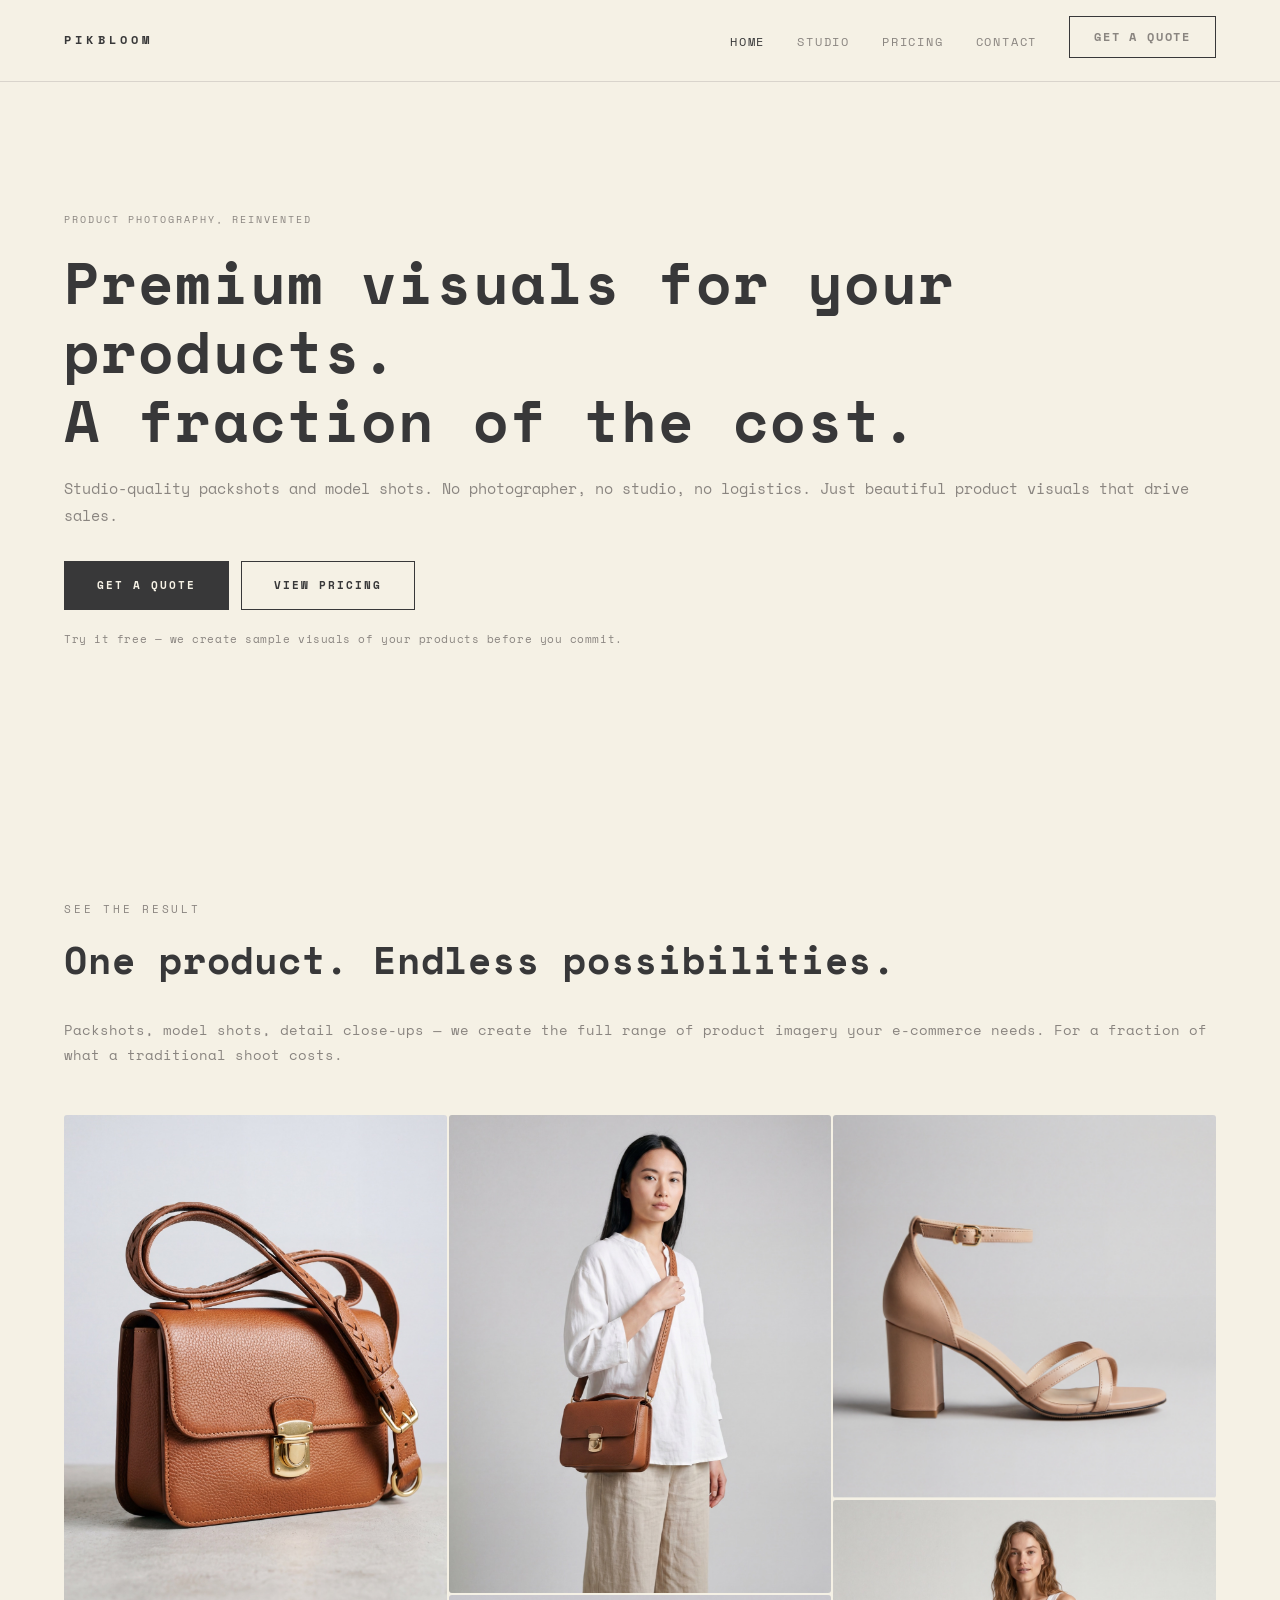
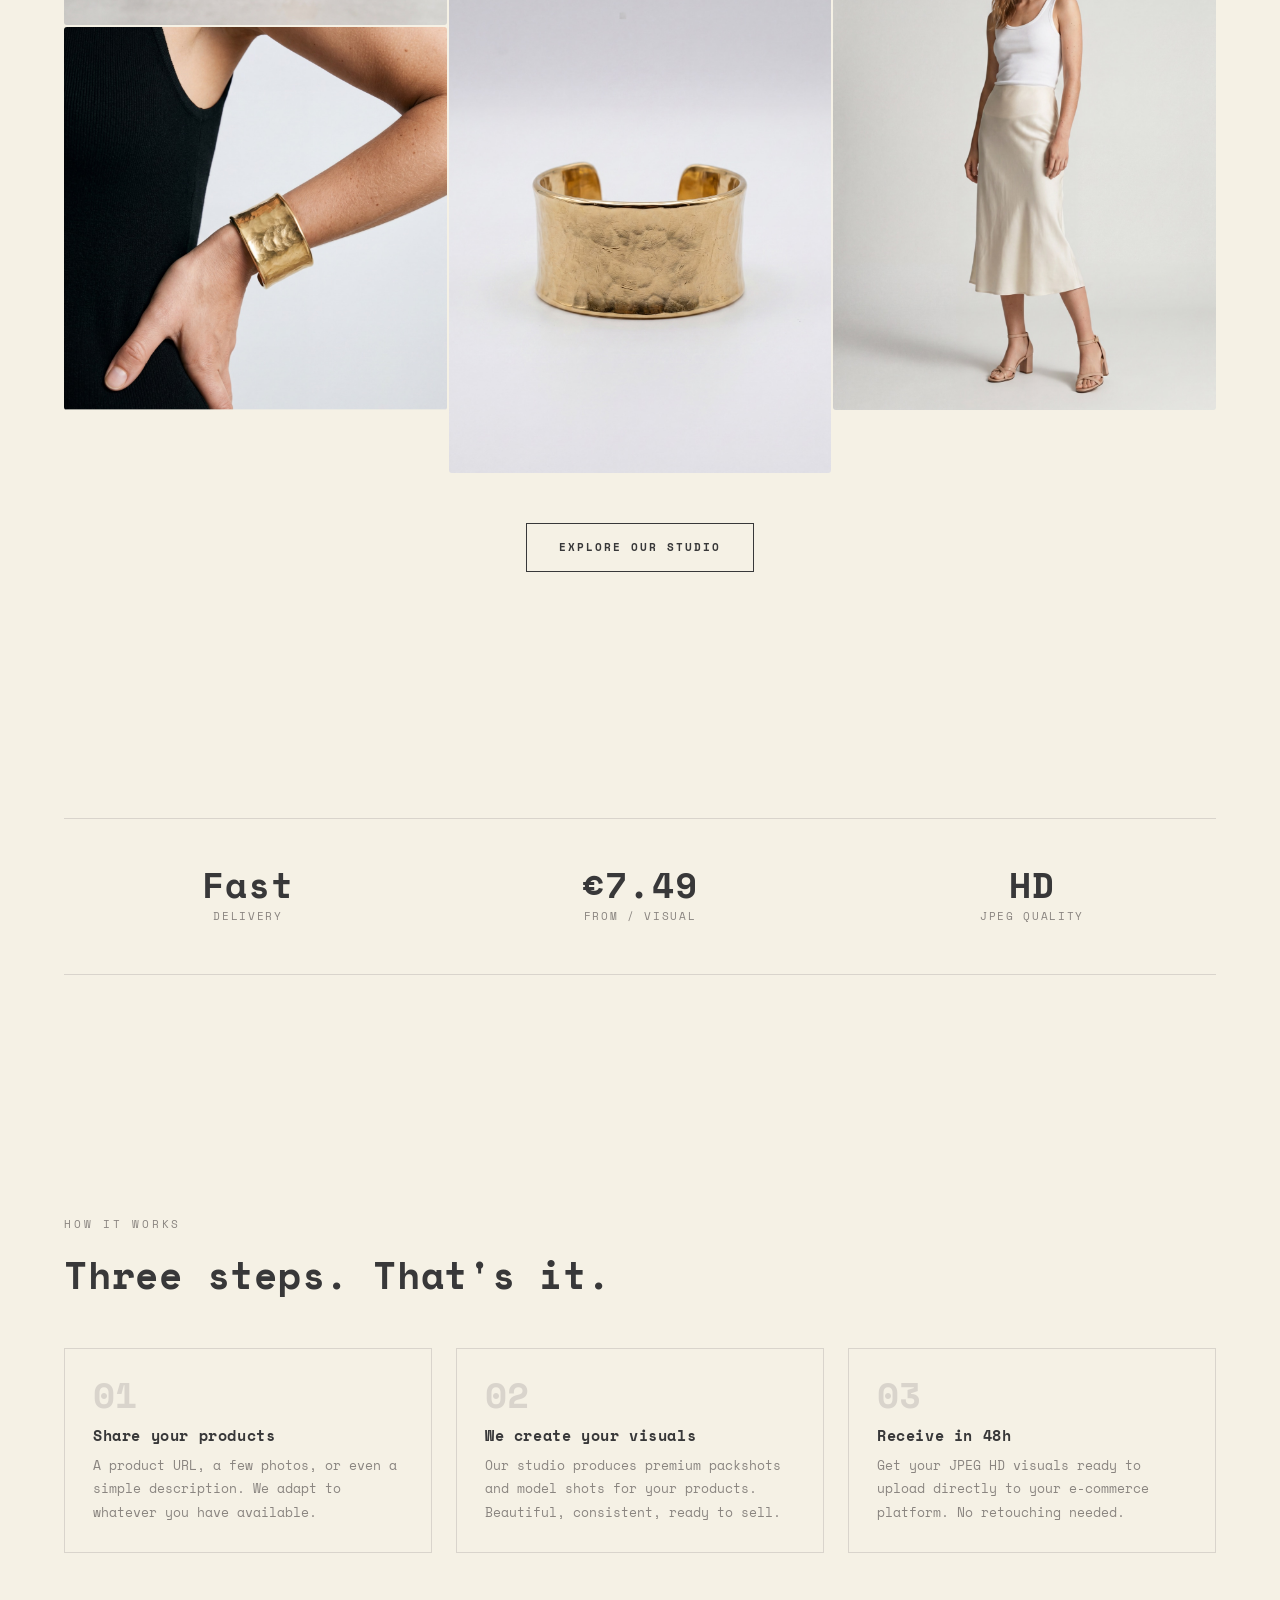
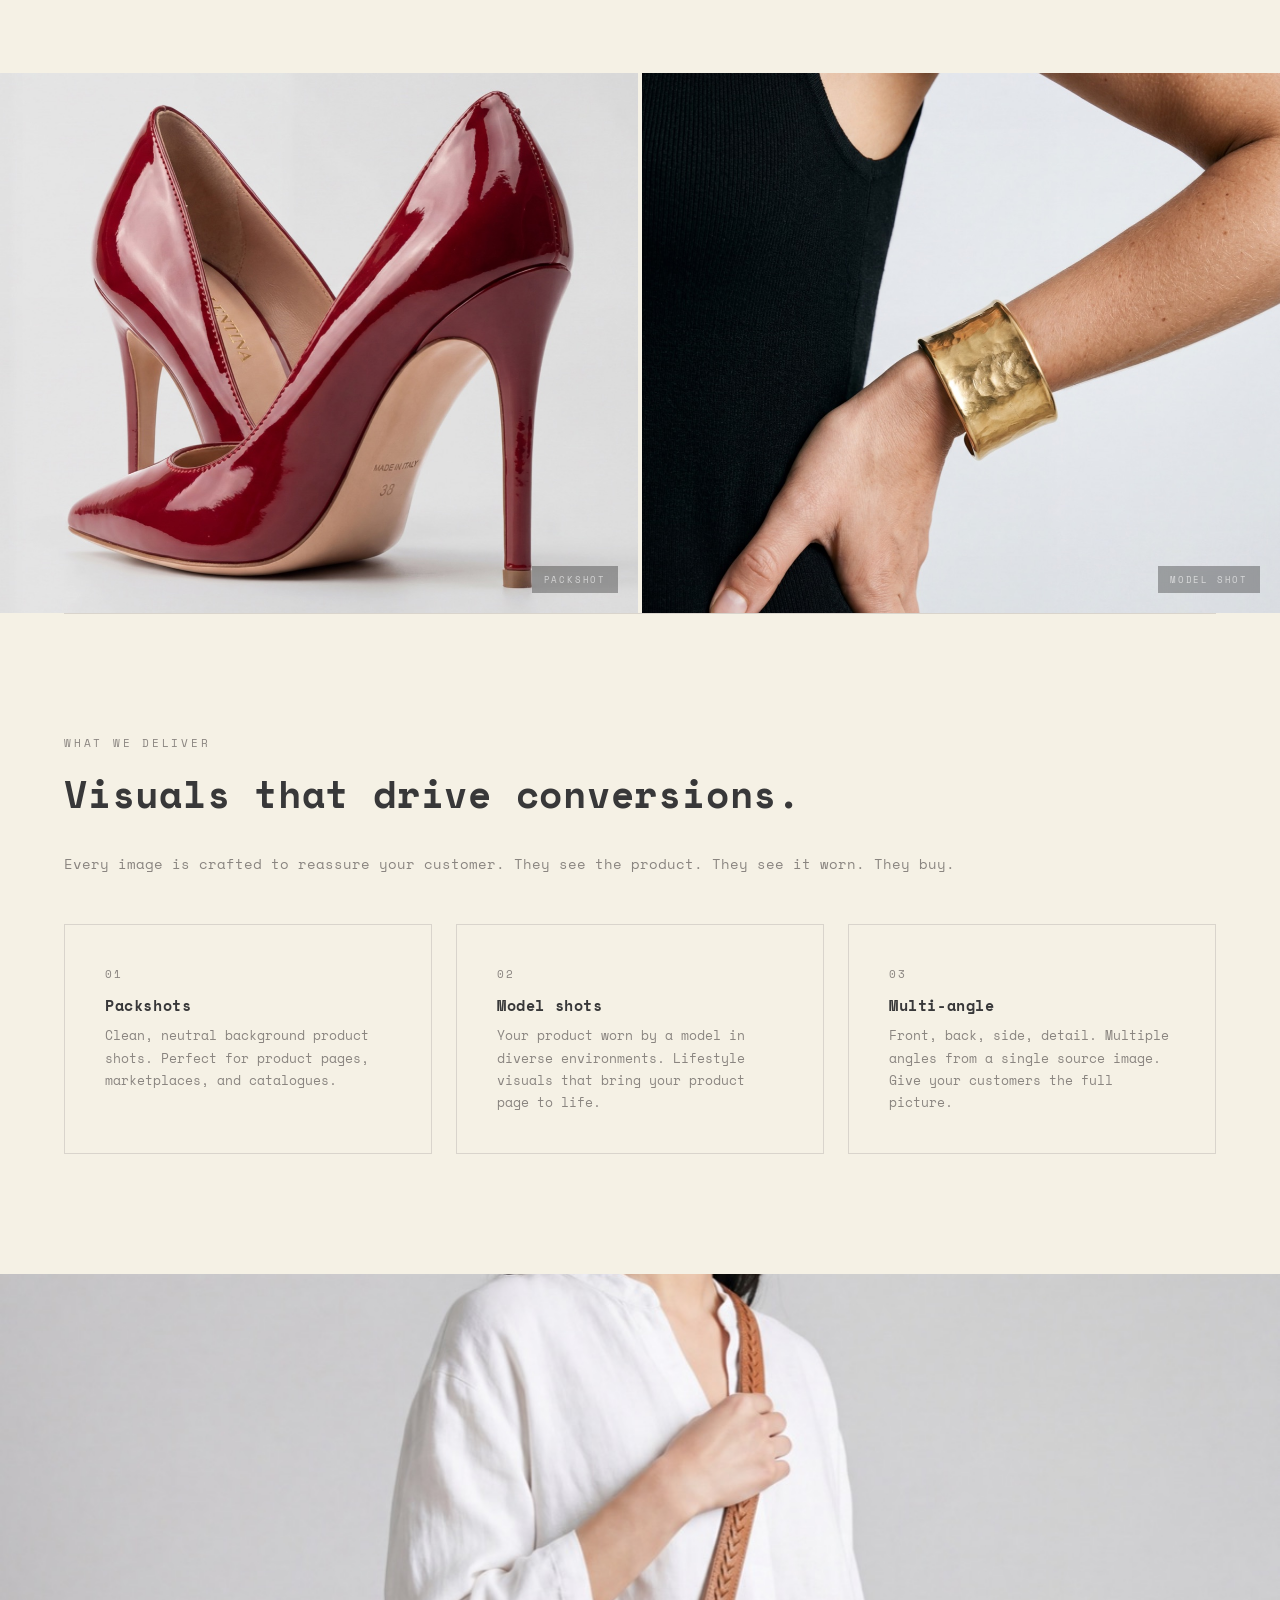
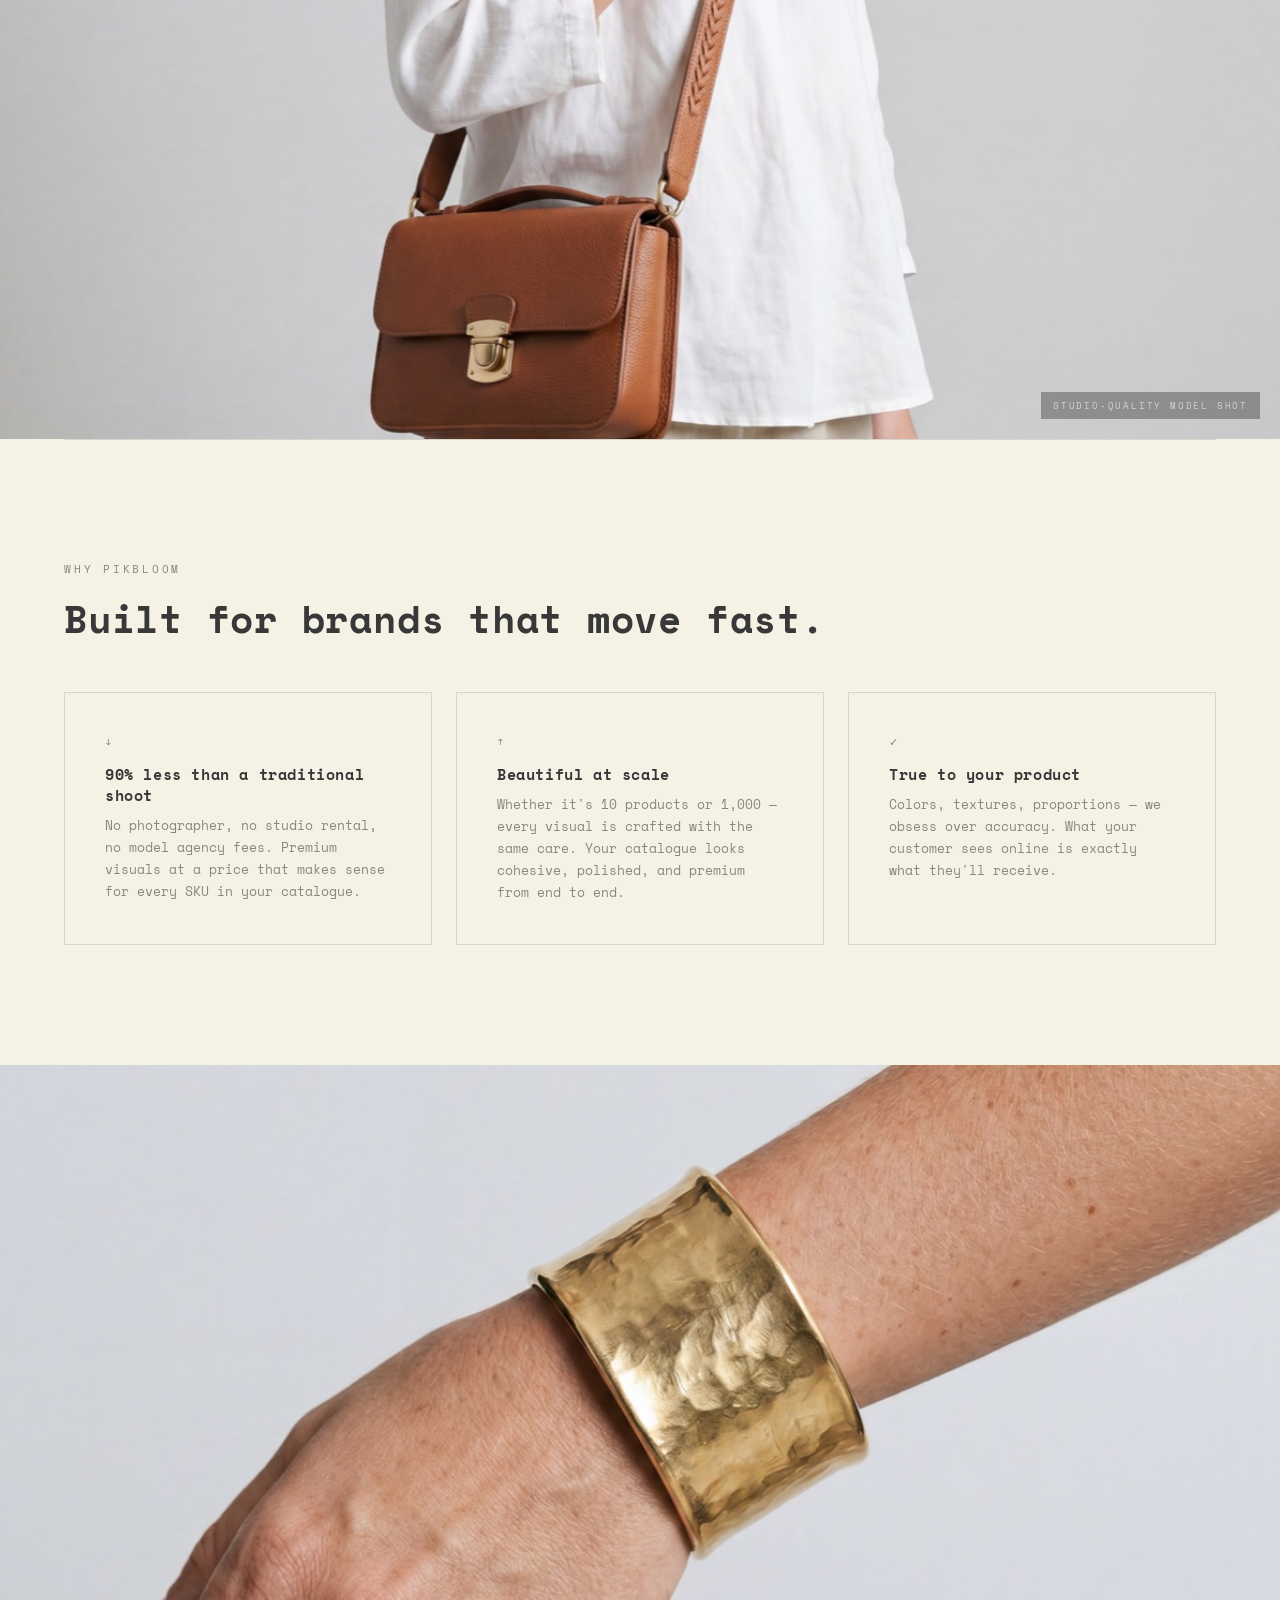
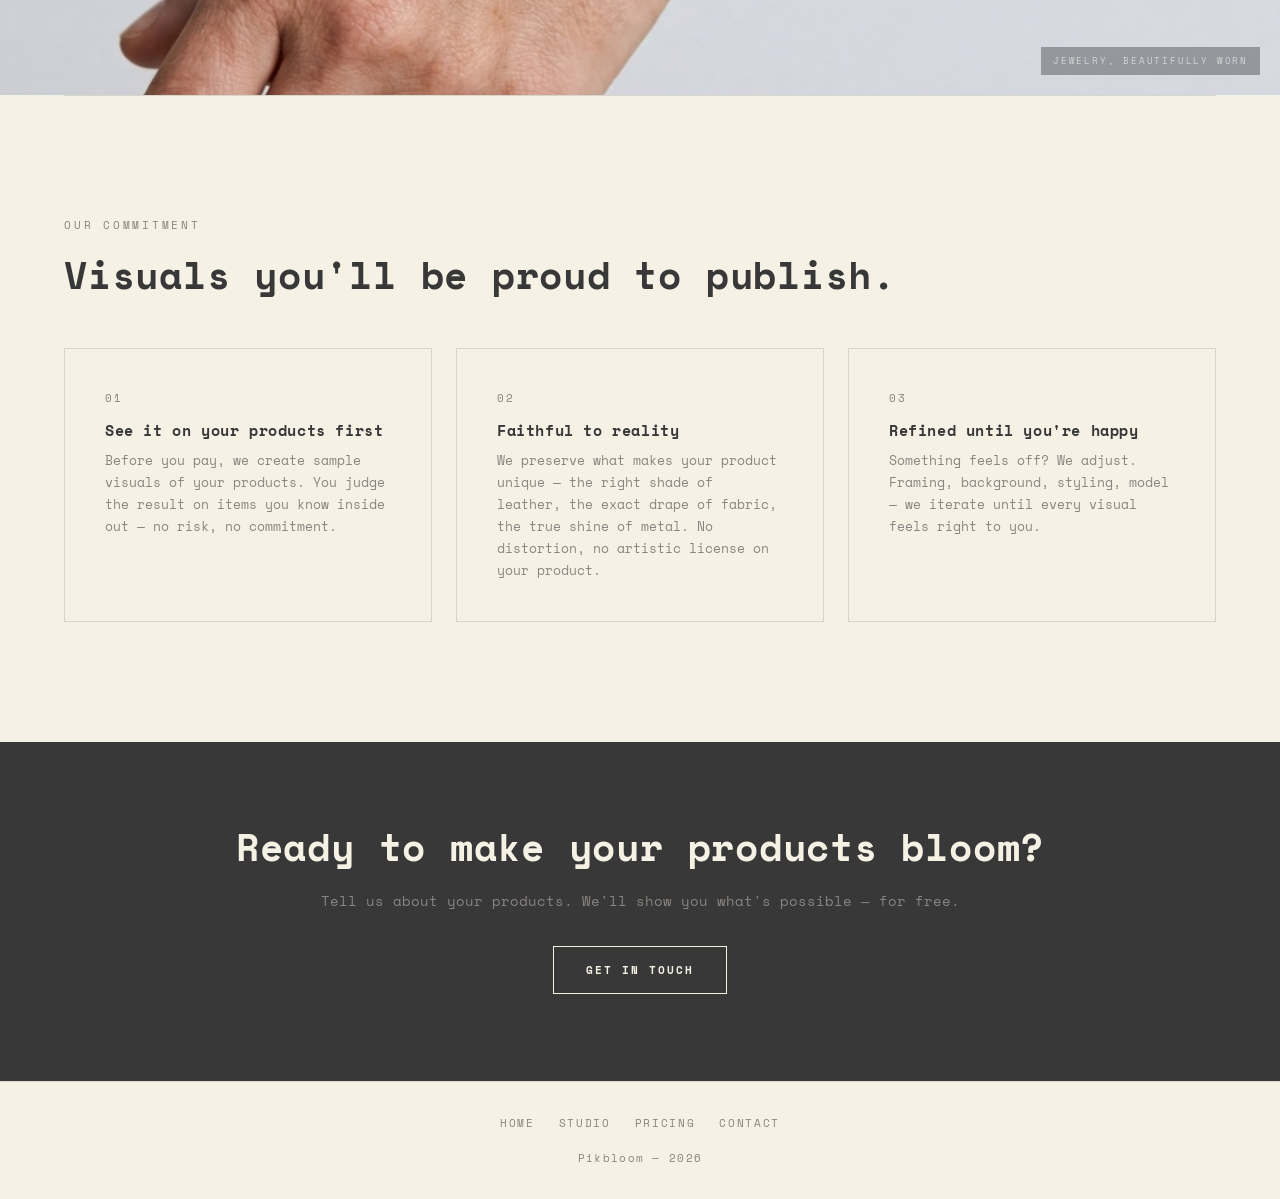
==== index.html @ 3f08f9e9 "Hide masonry labels on desktop, keep visible on mobile only Co-Authored-By: Claude Opus 4.6 <noreply" ====
<!DOCTYPE html>
<html lang="en">
<head>
    <meta charset="UTF-8">
    <meta name="viewport" content="width=device-width, initial-scale=1.0">
    <title>Pikbloom — Your product, in full bloom.</title>
    <meta name="description" content="Premium product photography, without the photoshoot. Studio-quality packshots and model shots for a fraction of the cost. Delivered in 48 hours.">
    <link rel="icon" type="image/jpeg" href="Favicon.jpg">
    <link rel="stylesheet" href="styles.css">
    <style>
        .masonry { position: relative; }
        .masonry-item { position: absolute; overflow: hidden; background: #ECEAE4; border-radius: 3px; }
        .masonry-item img { width: 100%; display: block; object-fit: cover; transition: transform 0.6s ease; }
        .masonry-item:hover img { transform: scale(1.03); }
        .masonry-item.r-sq img { aspect-ratio: 1 / 1; }
        .masonry-item.r-34 img { aspect-ratio: 3 / 4; }
        .masonry-item.r-45 img { aspect-ratio: 4 / 5; }
        .masonry-item-label {
            position: absolute; bottom: 0; left: 0; right: 0;
            padding: 10px 12px; font-size: 9px; letter-spacing: 0.12em;
            text-transform: uppercase; color: var(--text-light);
            background: rgba(245, 241, 229, 0.92);
            transform: translateY(100%); transition: transform 0.3s;
        }
        @media (hover: none) { .masonry-item .masonry-item-label { transform: translateY(0); } }
    </style>
</head>
<body>

    <!-- NAV -->
    <nav>
        <a href="index.html" class="nav-logo">Pikbloom</a>
        <button class="nav-toggle" aria-label="Menu">
            <span></span><span></span><span></span>
        </button>
        <ul class="nav-links">
            <li><a href="index.html">Home</a></li>
            <li><a href="studio.html">Studio</a></li>
            <li><a href="pricing.html">Pricing</a></li>
            <li><a href="contact.html">Contact</a></li>
            <li><a href="contact.html" class="btn btn-small"><span>Get a quote</span></a></li>
        </ul>
    </nav>

    <!-- HERO -->
    <section class="hero">
        <div class="container">
            <div class="hero-content">
                <div class="label">Product photography, reinvented</div>
                <h1>Premium visuals for your products.<br>A fraction of the cost.</h1>
                <p class="large">Studio-quality packshots and model shots. No photographer, no studio, no logistics. Just beautiful product visuals that drive sales.</p>
                <div class="hero-cta">
                    <a href="contact.html" class="btn btn-filled"><span>Get a quote</span></a>
                    <a href="pricing.html" class="btn"><span>View pricing</span></a>
                </div>
                <div style="margin-top: 20px; font-size: 11px; letter-spacing: 0.05em; color: var(--text-light);">
                    Try it free &mdash; we create sample visuals of your products before you commit.
                </div>
            </div>
        </div>
    </section>

    <!-- SHOWCASE — THE CORE VALUE PROP -->
    <section style="padding-top: 0;">
        <div class="container">
            <div class="section-label reveal">See the result</div>
            <h2 class="reveal mb-m">One product. Endless possibilities.</h2>
            <p class="reveal mb-l" style="color: var(--text-light);">
                Packshots, model shots, detail close-ups &mdash; we create the full range of product imagery your e-commerce needs. For a fraction of what a traditional shoot costs.
            </p>

            <div class="masonry reveal">
                <div class="masonry-item r-34">
                    <img src="img/showcase/packshot/bag-cognac.jpg" alt="Leather bag packshot">
                    <div class="masonry-item-label">Packshot &mdash; Bag</div>
                </div>
                <div class="masonry-item r-45">
                    <img src="img/showcase/model/model-bag-cognac.jpg" alt="Model wearing leather bag">
                    <div class="masonry-item-label">Model shot &mdash; Bag</div>
                </div>
                <div class="masonry-item r-sq">
                    <img src="img/showcase/packshot/sandal-nude.jpg" alt="Nude sandal packshot">
                    <div class="masonry-item-label">Packshot &mdash; Sandal</div>
                </div>
                <div class="masonry-item r-34">
                    <img src="img/showcase/model/model-sandal-nude.jpg" alt="Model wearing sandal">
                    <div class="masonry-item-label">Model shot &mdash; Sandal</div>
                </div>
                <div class="masonry-item r-45">
                    <img src="img/showcase/packshot/bracelet-gold.jpg" alt="Gold bracelet packshot">
                    <div class="masonry-item-label">Packshot &mdash; Bracelet</div>
                </div>
                <div class="masonry-item r-sq">
                    <img src="img/showcase/model/model-bracelet-gold.jpg" alt="Model wearing bracelet">
                    <div class="masonry-item-label">Model shot &mdash; Bracelet</div>
                </div>
            </div>

            <div class="reveal" style="margin-top: 48px; text-align: center;">
                <a href="studio.html" class="btn"><span>Explore our studio</span></a>
            </div>
        </div>
    </section>

    <!-- STATS -->
    <section>
        <div class="container">
            <div class="stats-row reveal-stagger">
                <div>
                    <div class="stat-number">Fast</div>
                    <div class="stat-label">Delivery</div>
                </div>
                <div>
                    <div class="stat-number">&euro;7.49</div>
                    <div class="stat-label">From / visual</div>
                </div>
                <div>
                    <div class="stat-number">HD</div>
                    <div class="stat-label">JPEG quality</div>
                </div>
            </div>
        </div>
    </section>

    <!-- HOW IT WORKS -->
    <section>
        <div class="container">
            <div class="section-label reveal">How it works</div>
            <h2 class="reveal mb-l">Three steps. That's it.</h2>

            <div class="process-steps reveal-stagger">
                <div class="process-step">
                    <div class="step-number">01</div>
                    <h3>Share your products</h3>
                    <p>A product URL, a few photos, or even a simple description. We adapt to whatever you have available.</p>
                </div>
                <div class="process-step">
                    <div class="step-number">02</div>
                    <h3>We create your visuals</h3>
                    <p>Our studio produces premium packshots and model shots for your products. Beautiful, consistent, ready to sell.</p>
                </div>
                <div class="process-step">
                    <div class="step-number">03</div>
                    <h3>Receive in 48h</h3>
                    <p>Get your JPEG HD visuals ready to upload directly to your e-commerce platform. No retouching needed.</p>
                </div>
            </div>
        </div>
    </section>

    <!-- IMMERSIVE DUO -->
    <div class="immersive-duo reveal">
        <div class="immersive-break">
            <img src="img/showcase/packshot/shoe-pump.jpg" alt="Red pump — packshot">
            <div class="immersive-caption">Packshot</div>
        </div>
        <div class="immersive-break">
            <img src="img/showcase/model/model-bracelet-cuff.jpg" alt="Gold cuff bracelet — worn">
            <div class="immersive-caption">Model shot</div>
        </div>
    </div>

    <div class="section-divider"></div>

    <!-- WHAT WE DELIVER -->
    <section>
        <div class="container">
            <div class="section-label reveal">What we deliver</div>
            <h2 class="reveal mb-m">Visuals that drive conversions.</h2>
            <p class="reveal mb-l" style="color: var(--text-light);">
                Every image is crafted to reassure your customer. They see the product. They see it worn. They buy.
            </p>

            <div class="features-grid reveal-stagger">
                <div class="feature-card">
                    <div class="feature-number">01</div>
                    <h3>Packshots</h3>
                    <p>Clean, neutral background product shots. Perfect for product pages, marketplaces, and catalogues.</p>
                </div>
                <div class="feature-card">
                    <div class="feature-number">02</div>
                    <h3>Model shots</h3>
                    <p>Your product worn by a model in diverse environments. Lifestyle visuals that bring your product page to life.</p>
                </div>
                <div class="feature-card">
                    <div class="feature-number">03</div>
                    <h3>Multi-angle</h3>
                    <p>Front, back, side, detail. Multiple angles from a single source image. Give your customers the full picture.</p>
                </div>
            </div>
        </div>
    </section>


    <!-- IMMERSIVE FULL -->
    <div class="immersive-break tall reveal">
        <img src="img/showcase/model/model-bag-cognac.jpg" alt="Model wearing cognac bag — studio shot">
        <div class="immersive-caption">Studio-quality model shot</div>
    </div>

    <div class="section-divider"></div>

    <!-- WHY PIKBLOOM -->
    <section>
        <div class="container">
            <div class="section-label reveal">Why Pikbloom</div>
            <h2 class="reveal mb-l">Built for brands that move fast.</h2>

            <div class="features-grid reveal-stagger">
                <div class="feature-card">
                    <div class="feature-number">&darr;</div>
                    <h3>90% less than a traditional shoot</h3>
                    <p>No photographer, no studio rental, no model agency fees. Premium visuals at a price that makes sense for every SKU in your catalogue.</p>
                </div>
                <div class="feature-card">
                    <div class="feature-number">&uarr;</div>
                    <h3>Beautiful at scale</h3>
                    <p>Whether it's 10 products or 1,000 &mdash; every visual is crafted with the same care. Your catalogue looks cohesive, polished, and premium from end to end.</p>
                </div>
                <div class="feature-card">
                    <div class="feature-number">&check;</div>
                    <h3>True to your product</h3>
                    <p>Colors, textures, proportions &mdash; we obsess over accuracy. What your customer sees online is exactly what they'll receive.</p>
                </div>
            </div>
        </div>
    </section>

    <!-- IMMERSIVE BREAK -->
    <div class="immersive-break reveal">
        <img src="img/showcase/model/model-bracelet-hand.jpg" alt="Gold bracelet worn — close-up">
        <div class="immersive-caption">Jewelry, beautifully worn</div>
    </div>

    <div class="section-divider"></div>

    <!-- QUALITY PROMISE -->
    <section>
        <div class="container">
            <div class="section-label reveal">Our commitment</div>
            <h2 class="reveal mb-l">Visuals you'll be proud to publish.</h2>

            <div class="features-grid reveal-stagger">
                <div class="feature-card">
                    <div class="feature-number">01</div>
                    <h3>See it on your products first</h3>
                    <p>Before you pay, we create sample visuals of your products. You judge the result on items you know inside out &mdash; no risk, no commitment.</p>
                </div>
                <div class="feature-card">
                    <div class="feature-number">02</div>
                    <h3>Faithful to reality</h3>
                    <p>We preserve what makes your product unique &mdash; the right shade of leather, the exact drape of fabric, the true shine of metal. No distortion, no artistic license on your product.</p>
                </div>
                <div class="feature-card">
                    <div class="feature-number">03</div>
                    <h3>Refined until you're happy</h3>
                    <p>Something feels off? We adjust. Framing, background, styling, model &mdash; we iterate until every visual feels right to you.</p>
                </div>
            </div>
        </div>
    </section>

    <!-- CTA -->
    <div class="cta-section">
        <h2 class="reveal">Ready to make your products bloom?</h2>
        <p class="reveal">Tell us about your products. We'll show you what's possible &mdash; for free.</p>
        <div class="reveal">
            <a href="contact.html" class="btn"><span>Get in touch</span></a>
        </div>
    </div>

    <!-- FOOTER -->
    <footer>
        <div class="footer-links">
            <a href="index.html">Home</a>
            <a href="studio.html">Studio</a>
            <a href="pricing.html">Pricing</a>
            <a href="contact.html">Contact</a>
        </div>
        <div>Pikbloom &mdash; 2026</div>
    </footer>

    <script src="script.js"></script>
    <script>
    (function() {
        const GAP = 2;
        function layoutMasonry(container) {
            const items = container.querySelectorAll('.masonry-item');
            if (!items.length) return;
            const cols = window.innerWidth >= 1024 ? 3 : 2;
            const containerW = container.offsetWidth;
            const colW = (containerW - GAP * (cols - 1)) / cols;
            const colHeights = new Array(cols).fill(0);
            items.forEach(item => {
                const col = colHeights.indexOf(Math.min(...colHeights));
                item.style.width = colW + 'px';
                item.style.left = col * (colW + GAP) + 'px';
                item.style.top = colHeights[col] + 'px';
                colHeights[col] += item.offsetHeight + GAP;
            });
            container.style.height = Math.max(...colHeights) + 'px';
        }
        function layoutAll() { document.querySelectorAll('.masonry').forEach(layoutMasonry); }
        const images = document.querySelectorAll('.masonry-item img');
        let loaded = 0;
        images.forEach(img => {
            if (img.complete) { loaded++; } else { img.addEventListener('load', () => { loaded++; if (loaded >= images.length) layoutAll(); }); }
        });
        if (loaded >= images.length) layoutAll();
        window.addEventListener('resize', layoutAll);
    })();
    </script>
</body>
</html>
---- styles.css ----
/* ============================================
   PIKBLOOM — Global Styles (Mobile-First)
   ============================================ */

@import url('https://fonts.googleapis.com/css2?family=Space+Mono:ital,wght@0,400;0,700;1,400&display=swap');

:root {
    --bg: #F5F1E5;
    --bg-alt: #FAF9F6;
    --text: #383839;
    --text-light: #8A8580;
    --accent: #000000;
    --line: #D9D4CC;
    --font: 'Space Mono', monospace;
    --pad: 20px;
}

* { margin: 0; padding: 0; box-sizing: border-box; }
html { scroll-behavior: smooth; }

body {
    font-family: var(--font);
    background: var(--bg);
    color: var(--text);
    font-size: 14px;
    line-height: 1.7;
    -webkit-font-smoothing: antialiased;
    overflow-x: hidden;
}

a { color: var(--text); text-decoration: none; }
img { display: block; max-width: 100%; }

/* ---- UTILITIES ---- */
.container { width: 100%; padding: 0 var(--pad); }
.container-narrow { width: 100%; padding: 0 var(--pad); }
.small { font-size: 12px; color: var(--text-light); letter-spacing: 0.05em; }
.label { font-size: 10px; letter-spacing: 0.2em; text-transform: uppercase; color: var(--text-light); }
.text-center { text-align: center; }
.mt-s { margin-top: 16px; }
.mt-m { margin-top: 32px; }
.mt-l { margin-top: 48px; }
.mt-xl { margin-top: 80px; }
.mb-s { margin-bottom: 16px; }
.mb-m { margin-bottom: 32px; }
.mb-l { margin-bottom: 48px; }

/* ---- NAV ---- */
nav {
    position: fixed;
    top: 0; left: 0; right: 0;
    z-index: 100;
    background: var(--bg);
    border-bottom: 1px solid var(--line);
    padding: 16px var(--pad);
    display: flex;
    justify-content: space-between;
    align-items: center;
    transition: padding 0.3s ease, box-shadow 0.3s ease;
}

nav.scrolled {
    box-shadow: 0 2px 20px rgba(56,56,57,0.04);
}

nav .nav-logo {
    font-size: 12px;
    font-weight: 700;
    letter-spacing: 0.35em;
    text-transform: uppercase;
}

/* Mobile: links hidden by default */
nav .nav-links {
    display: none;
    list-style: none;
}

nav .nav-links.open {
    display: flex;
    flex-direction: column;
    position: absolute;
    top: 100%; left: 0; right: 0;
    background: var(--bg);
    padding: 24px var(--pad);
    border-bottom: 1px solid var(--line);
    gap: 20px;
}

nav .nav-links a {
    color: var(--text-light);
    font-size: 12px;
    letter-spacing: 0.15em;
    text-transform: uppercase;
    transition: color 0.3s;
}

nav .nav-links a:hover,
nav .nav-links a.active { color: var(--text); }

.nav-toggle {
    display: block;
    background: none;
    border: none;
    cursor: pointer;
    width: 28px;
    height: 20px;
    position: relative;
}

.nav-toggle span {
    display: block;
    width: 100%;
    height: 1px;
    background: var(--text);
    position: absolute;
    left: 0;
    transition: all 0.3s;
}

.nav-toggle span:nth-child(1) { top: 0; }
.nav-toggle span:nth-child(2) { top: 50%; }
.nav-toggle span:nth-child(3) { bottom: 0; }

/* ---- TYPOGRAPHY ---- */
h1 {
    font-size: 28px;
    font-weight: 700;
    letter-spacing: 0.02em;
    line-height: 1.2;
}

h2 {
    font-size: 22px;
    font-weight: 700;
    letter-spacing: 0.02em;
    line-height: 1.3;
}

h3 {
    font-size: 16px;
    font-weight: 700;
    letter-spacing: 0.04em;
    line-height: 1.4;
}

p {
    font-size: 14px;
    line-height: 1.8;
}

p.large {
    font-size: 15px;
    line-height: 1.8;
}

/* ---- BUTTONS ---- */
.btn {
    font-family: var(--font);
    font-size: 11px;
    font-weight: 700;
    letter-spacing: 0.18em;
    text-transform: uppercase;
    padding: 14px 32px;
    border: 1px solid var(--text);
    background: transparent;
    color: var(--text);
    cursor: pointer;
    text-decoration: none;
    display: inline-block;
    position: relative;
    overflow: hidden;
    transition: color 0.3s;
    -webkit-tap-highlight-color: transparent;
}

.btn::after {
    content: '';
    position: absolute;
    bottom: 0; left: 0;
    width: 100%; height: 0;
    background: var(--text);
    transition: height 0.3s;
    z-index: 0;
}

.btn:hover::after { height: 100%; }
.btn:hover { color: var(--bg); }
.btn span { position: relative; z-index: 1; }

.btn-filled {
    background: var(--text);
    color: var(--bg);
}

.btn-filled::after { background: var(--bg); }
.btn-filled:hover { color: var(--text); }

.btn-small {
    padding: 10px 24px;
    font-size: 10px;
}

.btn-full { width: 100%; text-align: center; }

/* ---- SECTIONS ---- */
section {
    padding: 64px 0;
}

.section-label {
    font-size: 11px;
    letter-spacing: 0.25em;
    text-transform: uppercase;
    color: var(--text-light);
    margin-bottom: 16px;
}

.section-divider {
    width: 100%;
    height: 1px;
    background: var(--line);
    margin: 0 var(--pad);
    width: calc(100% - var(--pad) * 2);
}

/* ---- HERO ---- */
.hero {
    min-height: 100svh;
    display: flex;
    align-items: center;
    padding-top: 72px;
}

.hero-content .label {
    margin-bottom: 20px;
}

.hero-content h1 {
    margin-bottom: 20px;
}

.hero-content p {
    margin-bottom: 32px;
    color: var(--text-light);
}

.hero-cta {
    display: flex;
    flex-direction: column;
    gap: 12px;
    align-items: stretch;
}

/* ---- BEFORE/AFTER TRANSFORMER ---- */
.transformer {
    max-width: 1100px;
    margin: 0 auto;
}

.transformer-tabs {
    display: flex;
    gap: 0;
    margin-bottom: 32px;
}

.transformer-tab {
    font-family: var(--font);
    font-size: 10px;
    letter-spacing: 0.12em;
    text-transform: uppercase;
    padding: 10px 16px;
    border: none;
    background: none;
    color: var(--text-light);
    cursor: pointer;
    position: relative;
    transition: color 0.3s;
    -webkit-tap-highlight-color: transparent;
}

.transformer-tab:first-child {
    padding-left: 0;
}

.transformer-tab.active {
    color: var(--text);
}

.transformer-tab::after {
    content: '';
    position: absolute;
    bottom: 0; left: 0; right: 0;
    height: 1px;
    background: var(--text);
    transform: scaleX(0);
    transition: transform 0.3s;
}

.transformer-tab.active::after {
    transform: scaleX(1);
}

.transformer-pair {
    display: none;
    grid-template-columns: 1fr;
    gap: 16px;
}

.transformer-pair.active {
    display: grid;
}

.transformer-side {
    display: flex;
    flex-direction: column;
    gap: 10px;
}

.transformer-side-label {
    font-size: 9px;
    letter-spacing: 0.2em;
    text-transform: uppercase;
    color: var(--text-light);
}

.transformer-img {
    overflow: hidden;
    position: relative;
    background: #ECEAE4;
    aspect-ratio: 4 / 5;
}

.transformer-img img {
    width: 100%;
    height: 100%;
    object-fit: cover;
    object-position: center top;
    transition: transform 0.5s ease;
}

.transformer-arrow {
    display: flex;
    align-items: center;
    justify-content: center;
    font-size: 16px;
    color: var(--line);
    padding: 4px 0;
}

/* ---- FEATURES GRID ---- */
.features-grid {
    display: grid;
    grid-template-columns: 1fr;
    gap: 16px;
}

.feature-card {
    padding: 28px;
    border: 1px solid var(--line);
    transition: transform 0.3s, box-shadow 0.3s;
}

.feature-number {
    font-size: 11px;
    letter-spacing: 0.2em;
    color: var(--text-light);
    margin-bottom: 12px;
}

.feature-card h3 {
    font-size: 15px;
    margin-bottom: 8px;
}

.feature-card p {
    font-size: 13px;
    color: var(--text-light);
    line-height: 1.7;
}

/* ---- PORTFOLIO GRID ---- */
.portfolio-grid {
    display: grid;
    grid-template-columns: 1fr 1fr;
    gap: 8px;
}

.portfolio-item {
    overflow: hidden;
    border: 1px solid var(--line);
    position: relative;
    height: 220px;
}

.portfolio-item img {
    width: 100%;
    height: 100%;
    object-fit: cover;
}

.portfolio-item .portfolio-label {
    position: absolute;
    bottom: 0; left: 0; right: 0;
    padding: 10px 12px;
    background: rgba(245, 241, 229, 0.92);
    font-size: 9px;
    letter-spacing: 0.12em;
    text-transform: uppercase;
    color: var(--text-light);
    transform: translateY(100%);
    transition: transform 0.3s;
}

.portfolio-item:hover .portfolio-label {
    transform: translateY(0);
}

/* Touch: show labels on mobile */
@media (hover: none) {
    .portfolio-item .portfolio-label {
        transform: translateY(0);
    }
}

/* ---- STATS ROW ---- */
.stats-row {
    display: grid;
    grid-template-columns: 1fr;
    gap: 24px;
    text-align: center;
    padding: 48px 0;
    border-top: 1px solid var(--line);
    border-bottom: 1px solid var(--line);
}

.stat-number {
    font-size: 36px;
    font-weight: 700;
    letter-spacing: 0.03em;
    line-height: 1;
    margin-bottom: 4px;
}

.stat-label {
    font-size: 11px;
    letter-spacing: 0.15em;
    text-transform: uppercase;
    color: var(--text-light);
}

/* ---- PRICING ---- */
.pricing-grid {
    display: grid;
    grid-template-columns: 1fr;
    gap: 16px;
}

.pricing-card {
    padding: 32px 24px;
    border: 1px solid var(--line);
    background: var(--bg-alt);
    display: flex;
    flex-direction: column;
}

.pricing-card.featured {
    border-color: var(--text);
    background: var(--text);
    color: var(--bg);
    position: relative;
}

.pricing-card.featured .pricing-badge {
    position: absolute;
    top: -11px; left: 50%;
    transform: translateX(-50%);
    background: var(--bg);
    color: var(--text);
    font-size: 9px;
    letter-spacing: 0.15em;
    text-transform: uppercase;
    padding: 4px 14px;
    font-weight: 700;
    white-space: nowrap;
}

.pricing-card.featured .small,
.pricing-card.featured .pricing-detail {
    color: rgba(245,241,229,0.6);
}

.pricing-tier {
    font-size: 11px;
    letter-spacing: 0.2em;
    text-transform: uppercase;
    margin-bottom: 4px;
}

.pricing-volume {
    font-size: 12px;
    color: var(--text-light);
    margin-bottom: 20px;
}

.pricing-price {
    font-size: 36px;
    font-weight: 700;
    line-height: 1;
    margin-bottom: 4px;
}

.pricing-unit {
    font-size: 11px;
    color: var(--text-light);
    margin-bottom: 20px;
}

.pricing-card.featured .pricing-unit,
.pricing-card.featured .pricing-volume {
    color: rgba(245,241,229,0.5);
}

.pricing-savings {
    font-size: 12px;
    font-weight: 700;
    margin-bottom: 20px;
    padding: 8px 0;
    border-top: 1px solid var(--line);
    border-bottom: 1px solid var(--line);
}

.pricing-card.featured .pricing-savings {
    border-color: rgba(245,241,229,0.2);
}

.pricing-detail {
    font-size: 12px;
    color: var(--text-light);
    line-height: 1.7;
    flex-grow: 1;
}

.pricing-cta {
    margin-top: 24px;
}

.pricing-card.featured .btn {
    border-color: var(--bg);
    color: var(--bg);
}

.pricing-card.featured .btn::after {
    background: var(--bg);
}

.pricing-card.featured .btn:hover {
    color: var(--text);
}

/* ---- PROCESS ---- */
.process-steps {
    display: grid;
    grid-template-columns: 1fr;
    gap: 16px;
}

.process-step {
    padding: 28px;
    border: 1px solid var(--line);
}

.process-step .step-number {
    font-size: 36px;
    font-weight: 700;
    color: var(--line);
    margin-bottom: 12px;
    line-height: 1;
}

.process-step h3 {
    font-size: 15px;
    margin-bottom: 8px;
}

.process-step p {
    font-size: 13px;
    color: var(--text-light);
}

/* ---- CONTACT ---- */
.contact-grid {
    display: grid;
    grid-template-columns: 1fr;
    gap: 48px;
}

.contact-info-block {
    padding: 24px 0;
    border-bottom: 1px solid var(--line);
}

.contact-info-block:first-child {
    border-top: 1px solid var(--line);
}

.contact-info-label {
    font-size: 10px;
    letter-spacing: 0.2em;
    text-transform: uppercase;
    color: var(--text-light);
    margin-bottom: 6px;
}

.contact-info-value {
    font-size: 15px;
    letter-spacing: 0.02em;
}

.contact-info-value a {
    border-bottom: 1px solid var(--line);
    transition: border-color 0.3s;
}

.contact-info-value a:hover {
    border-color: var(--text);
}

/* ---- TABLE (pricing) ---- */
.pricing-table {
    width: 100%;
    border-collapse: collapse;
    font-size: 12px;
    text-align: left;
}

.pricing-table th {
    padding: 12px 0;
    letter-spacing: 0.1em;
    text-transform: uppercase;
    font-size: 10px;
    border-bottom: 2px solid var(--text);
}

.pricing-table td {
    padding: 12px 0;
    border-bottom: 1px solid var(--line);
}

.pricing-table tr:last-child td {
    border-bottom: none;
}

.pricing-table .text-right {
    text-align: right;
}

.pricing-table .highlight {
    font-weight: 700;
}

/* Mobile: hide last column on small screens */
.pricing-table .hide-mobile {
    display: none;
}

/* ---- FOOTER ---- */
footer {
    padding: 32px var(--pad);
    text-align: center;
    font-size: 11px;
    letter-spacing: 0.12em;
    color: var(--text-light);
    border-top: 1px solid var(--line);
}

footer .footer-links {
    display: flex;
    justify-content: center;
    gap: 24px;
    margin-bottom: 16px;
}

footer .footer-links a {
    color: var(--text-light);
    font-size: 11px;
    letter-spacing: 0.15em;
    text-transform: uppercase;
    transition: color 0.3s;
}

footer .footer-links a:hover { color: var(--text); }

/* ---- CTA SECTION ---- */
.cta-section {
    background: var(--text);
    color: var(--bg);
    padding: 64px var(--pad);
    text-align: center;
}

.cta-section h2 {
    margin: 0 auto 16px;
}

.cta-section p {
    color: var(--text-light);
    margin: 0 auto 32px;
}

.cta-section .btn {
    border-color: var(--bg);
    color: var(--bg);
}

.cta-section .btn::after {
    background: var(--bg);
}

.cta-section .btn:hover {
    color: var(--text);
}

/* ---- IMMERSIVE PHOTO BREAKS ---- */
.immersive-break {
    width: 100%;
    height: 50vh;
    overflow: hidden;
    position: relative;
}

.immersive-break img {
    width: 100%;
    height: 100%;
    object-fit: cover;
    object-position: center;
}

.immersive-break .immersive-caption {
    position: absolute;
    bottom: 20px;
    right: 20px;
    font-size: 9px;
    letter-spacing: 0.2em;
    text-transform: uppercase;
    color: rgba(255,255,255,0.6);
    background: rgba(0,0,0,0.3);
    padding: 6px 12px;
    backdrop-filter: blur(4px);
    -webkit-backdrop-filter: blur(4px);
}

.immersive-break.tall { height: 70vh; }

.immersive-duo {
    display: grid;
    grid-template-columns: 1fr;
    gap: 4px;
}

.immersive-duo .immersive-break {
    height: 40vh;
}

/* ---- ANIMATIONS ---- */
.reveal {
    opacity: 0;
    transform: translateY(24px);
    transition: opacity 0.6s ease, transform 0.6s ease;
}

.reveal.visible {
    opacity: 1;
    transform: translateY(0);
}

.reveal-stagger > * {
    opacity: 0;
    transform: translateY(16px);
    transition: opacity 0.5s ease, transform 0.5s ease;
}

.reveal-stagger.visible > *:nth-child(1) { transition-delay: 0s; }
.reveal-stagger.visible > *:nth-child(2) { transition-delay: 0.08s; }
.reveal-stagger.visible > *:nth-child(3) { transition-delay: 0.16s; }
.reveal-stagger.visible > *:nth-child(4) { transition-delay: 0.24s; }
.reveal-stagger.visible > *:nth-child(5) { transition-delay: 0.32s; }
.reveal-stagger.visible > *:nth-child(6) { transition-delay: 0.40s; }

.reveal-stagger.visible > * {
    opacity: 1;
    transform: translateY(0);
}

/* ============================================
   TABLET (min-width: 600px)
   ============================================ */
@media (min-width: 600px) {
    :root { --pad: 32px; }

    h1 { font-size: 36px; }
    h2 { font-size: 28px; }

    section { padding: 80px 0; }

    .hero { padding-top: 80px; }

    .hero-cta {
        flex-direction: row;
        align-items: center;
    }

    .features-grid { grid-template-columns: 1fr 1fr; }
    .portfolio-grid { grid-template-columns: repeat(3, 1fr); gap: 12px; }
    .portfolio-item { height: 280px; }
    .stats-row { grid-template-columns: repeat(3, 1fr); }
    .pricing-grid { grid-template-columns: 1fr 1fr; gap: 20px; }
    .process-steps { grid-template-columns: repeat(3, 1fr); gap: 16px; }

    .transformer-pair {
        grid-template-columns: 1fr auto 1fr;
        gap: 0;
    }
    .transformer-arrow {
        padding: 0 24px;
        align-self: center;
    }

    .contact-grid { grid-template-columns: 1fr 1fr; gap: 48px; }

    .pricing-table .hide-mobile { display: table-cell; }

    .immersive-break { height: 60vh; }
    .immersive-break.tall { height: 80vh; }
    .immersive-duo { grid-template-columns: 1fr 1fr; gap: 4px; }
    .immersive-duo .immersive-break { height: 50vh; }
}

/* ============================================
   DESKTOP (min-width: 1024px)
   ============================================ */
@media (min-width: 1024px) {
    :root { --pad: 64px; }

    h1 { font-size: clamp(40px, 4.5vw, 60px); }
    h2 { font-size: clamp(28px, 3vw, 40px); }

    section { padding: 120px 0; }

    nav .nav-links {
        display: flex;
        gap: 32px;
        align-items: center;
    }

    .nav-toggle { display: none; }

    .features-grid { grid-template-columns: repeat(3, 1fr); gap: 24px; }
    .portfolio-grid { gap: 16px; }
    .portfolio-item { height: 420px; }
    .pricing-grid { grid-template-columns: repeat(4, 1fr); }
    .process-steps { gap: 24px; }
    .contact-grid { gap: 64px; }

    .feature-card { padding: 40px; }
    .feature-card:hover {
        transform: translateY(-4px);
        box-shadow: 0 16px 48px rgba(56,56,57,0.06);
    }

    .transformer-img:hover img { transform: scale(1.03); }
    .portfolio-item:hover img { transform: scale(1.05); }

    .pricing-card:hover {
        transform: translateY(-4px);
        box-shadow: 0 16px 48px rgba(56,56,57,0.06);
    }

    .cta-section { padding: 80px var(--pad); }

    .immersive-break { height: 70vh; }
    .immersive-break.tall { height: 85vh; }
    .immersive-duo .immersive-break { height: 60vh; }
}

/* ============================================
   WIDE (min-width: 1400px)
   ============================================ */
@media (min-width: 1400px) {
    :root { --pad: 80px; }
}
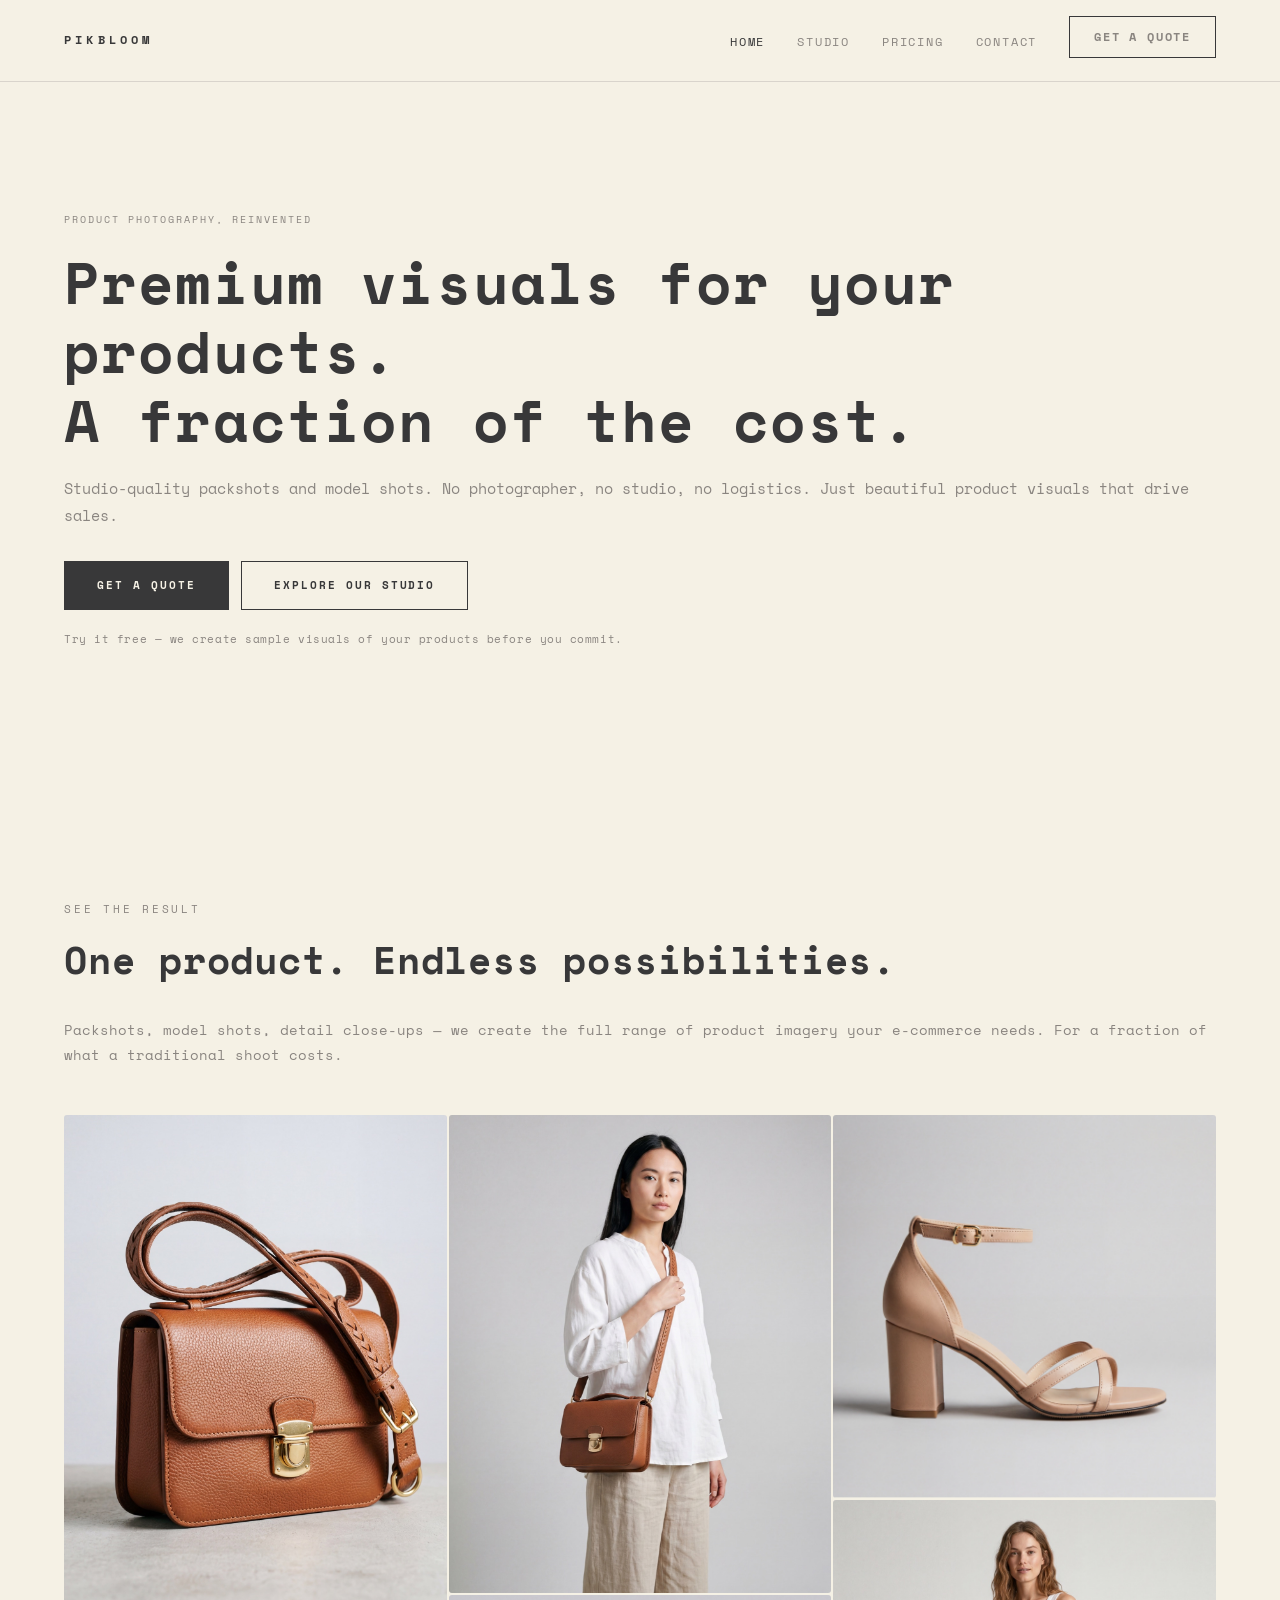
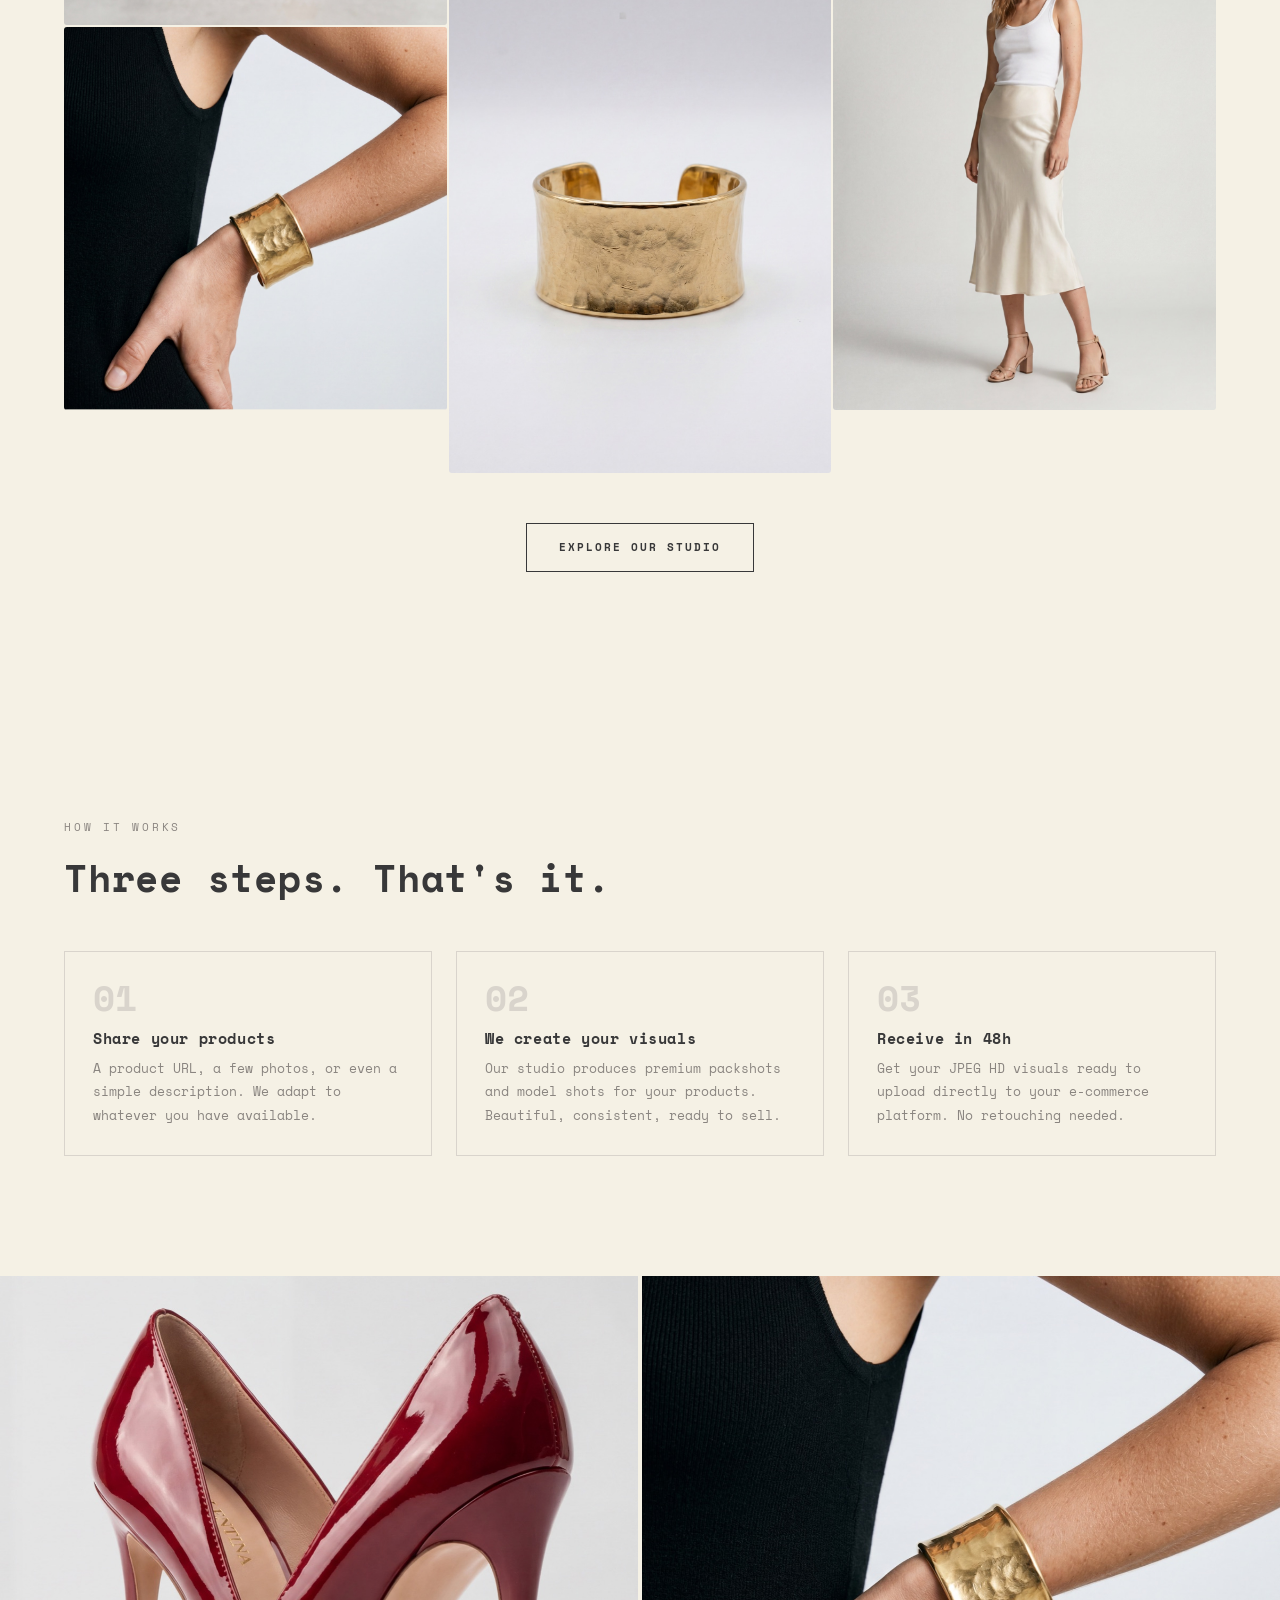
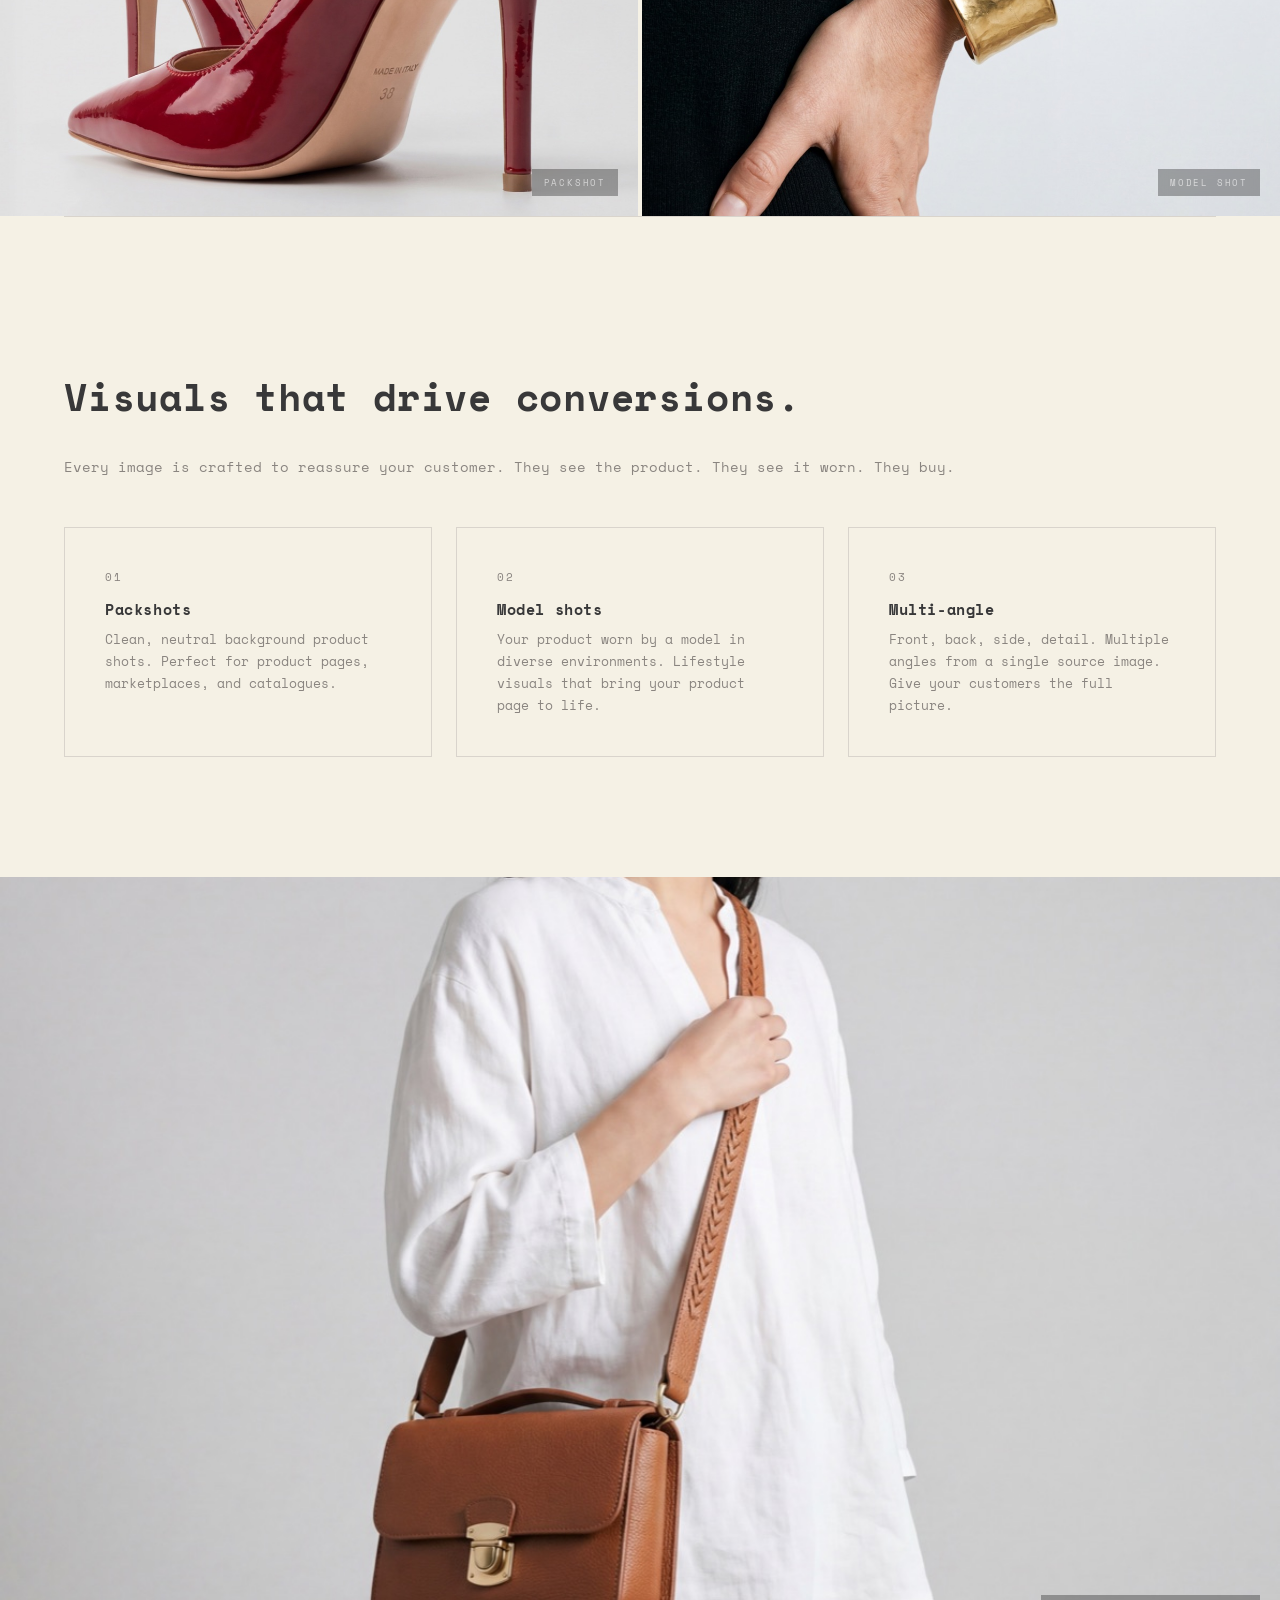
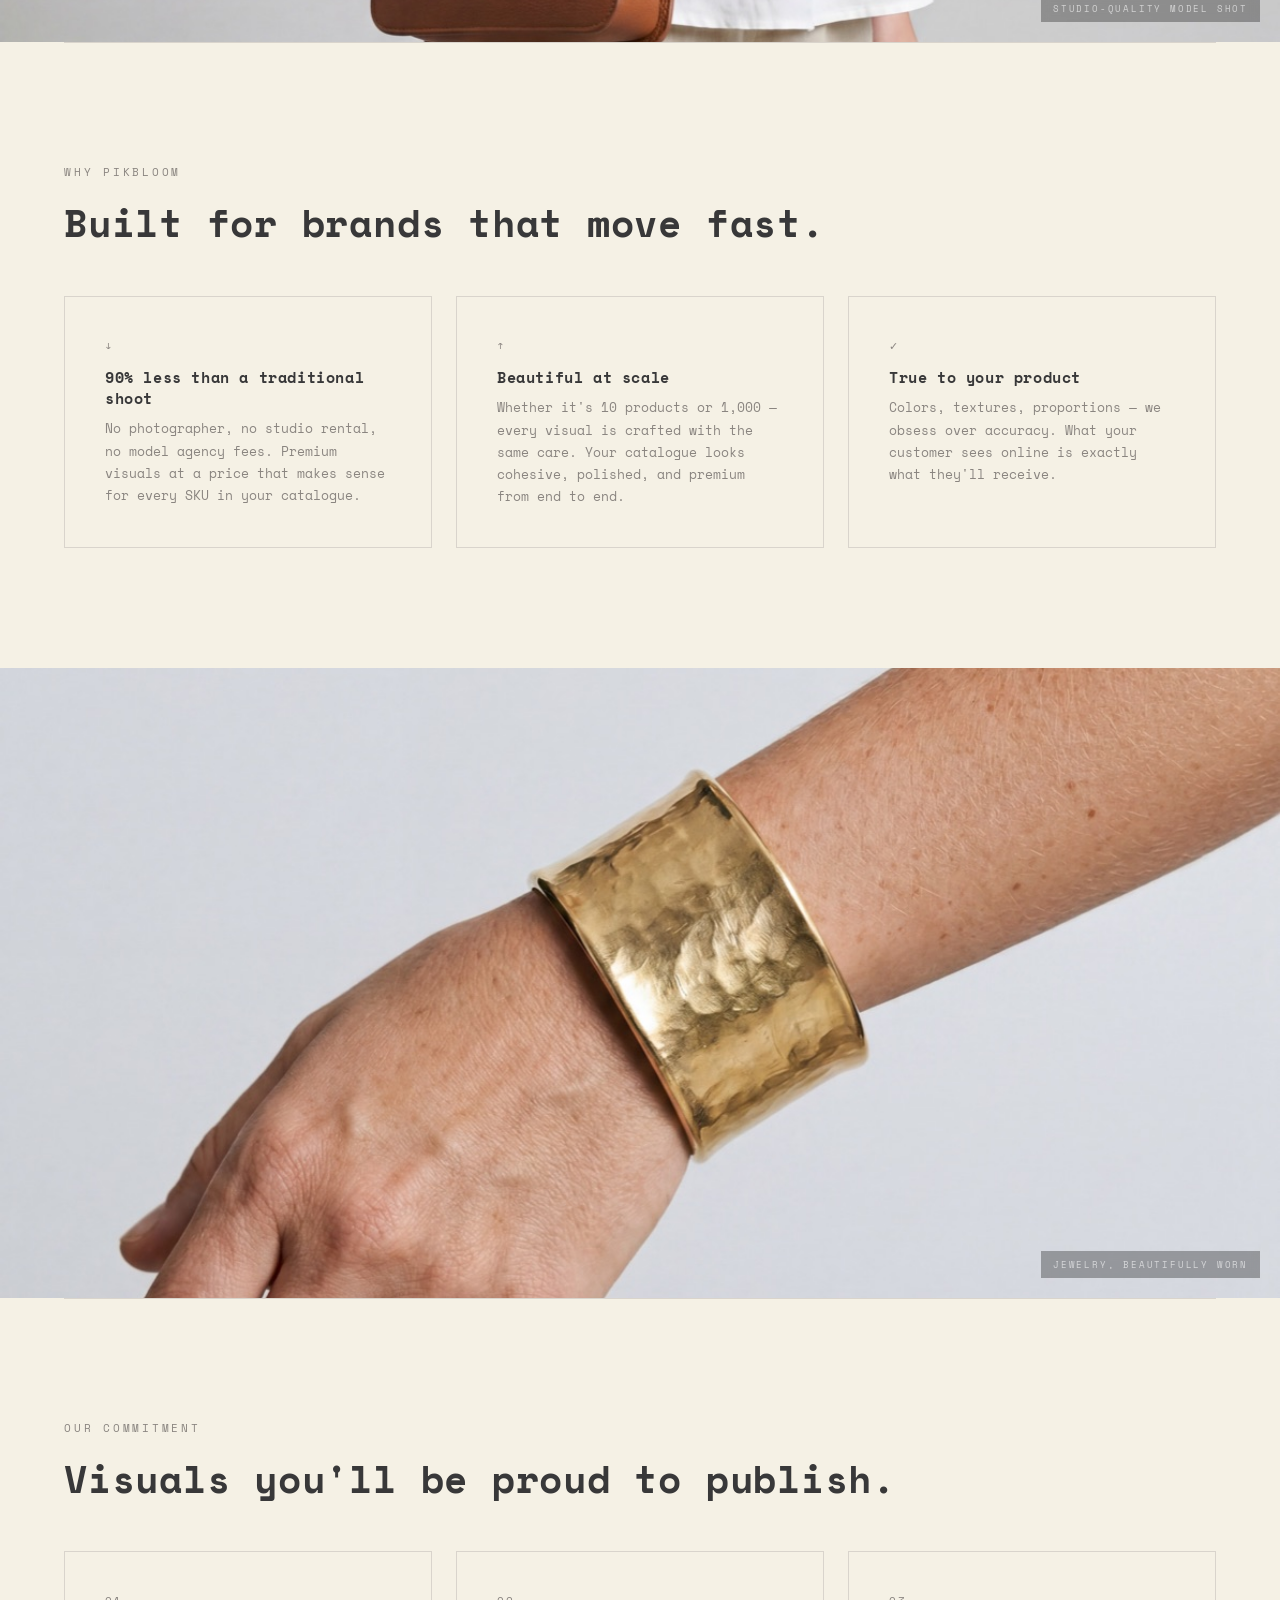
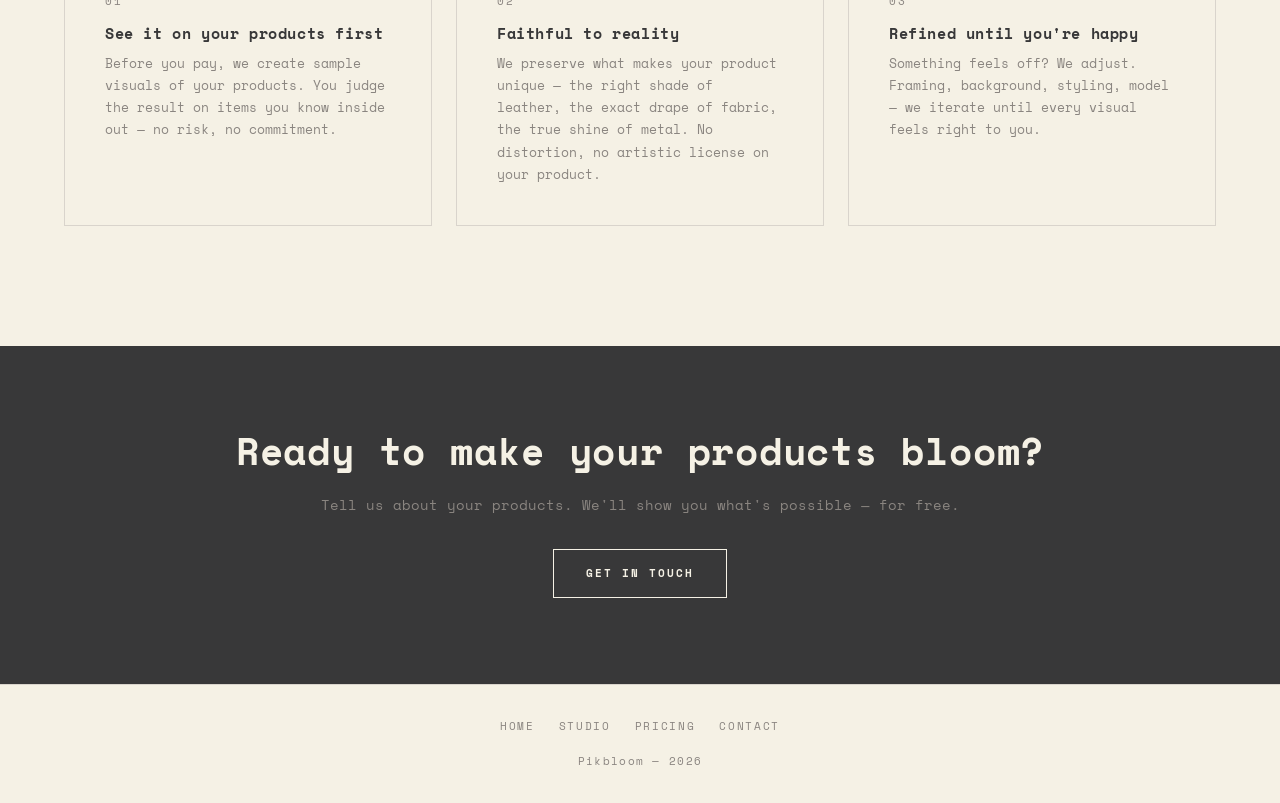
==== commit 54789b9c: "Remove all pricing info and stats banners across site - Remove stats sections (Fast/€7.49/HD) from i" ====
--- a/index.html
+++ b/index.html
@@ -22,7 +22,8 @@
             background: rgba(245, 241, 229, 0.92);
             transform: translateY(100%); transition: transform 0.3s;
         }
-        @media (hover: none) { .masonry-item .masonry-item-label { transform: translateY(0); } }
+        .masonry-item:hover .masonry-item-label { transform: translateY(0); }
+        @media (hover: none) { .masonry-item .masonry-item-label { display: none; } }
     </style>
 </head>
 <body>
@@ -51,7 +52,7 @@
                 <p class="large">Studio-quality packshots and model shots. No photographer, no studio, no logistics. Just beautiful product visuals that drive sales.</p>
                 <div class="hero-cta">
                     <a href="contact.html" class="btn btn-filled"><span>Get a quote</span></a>
-                    <a href="pricing.html" class="btn"><span>View pricing</span></a>
+                    <a href="studio.html" class="btn"><span>Explore our studio</span></a>
                 </div>
                 <div style="margin-top: 20px; font-size: 11px; letter-spacing: 0.05em; color: var(--text-light);">
                     Try it free &mdash; we create sample visuals of your products before you commit.
@@ -102,25 +103,6 @@
         </div>
     </section>
 
-    <!-- STATS -->
-    <section>
-        <div class="container">
-            <div class="stats-row reveal-stagger">
-                <div>
-                    <div class="stat-number">Fast</div>
-                    <div class="stat-label">Delivery</div>
-                </div>
-                <div>
-                    <div class="stat-number">&euro;7.49</div>
-                    <div class="stat-label">From / visual</div>
-                </div>
-                <div>
-                    <div class="stat-number">HD</div>
-                    <div class="stat-label">JPEG quality</div>
-                </div>
-            </div>
-        </div>
-    </section>
 
     <!-- HOW IT WORKS -->
     <section>
--- a/styles.css
+++ b/styles.css
@@ -889,3 +889,53 @@
 @media (min-width: 1400px) {
     :root { --pad: 80px; }
 }
+
+/* ============================================
+   LIGHTBOX
+   ============================================ */
+.lightbox {
+    position: fixed;
+    inset: 0;
+    z-index: 1000;
+    background: rgba(0, 0, 0, 0.9);
+    display: flex;
+    align-items: center;
+    justify-content: center;
+    opacity: 0;
+    visibility: hidden;
+    transition: opacity 0.3s, visibility 0.3s;
+    cursor: zoom-out;
+}
+.lightbox.active {
+    opacity: 1;
+    visibility: visible;
+}
+.lightbox img {
+    max-width: 92vw;
+    max-height: 90vh;
+    object-fit: contain;
+    border-radius: 3px;
+}
+.lightbox-close {
+    position: absolute;
+    top: 16px;
+    right: 20px;
+    width: 36px;
+    height: 36px;
+    border: none;
+    background: none;
+    cursor: pointer;
+    z-index: 1001;
+}
+.lightbox-close::before,
+.lightbox-close::after {
+    content: '';
+    position: absolute;
+    top: 50%;
+    left: 50%;
+    width: 20px;
+    height: 1.5px;
+    background: #fff;
+}
+.lightbox-close::before { transform: translate(-50%, -50%) rotate(45deg); }
+.lightbox-close::after { transform: translate(-50%, -50%) rotate(-45deg); }
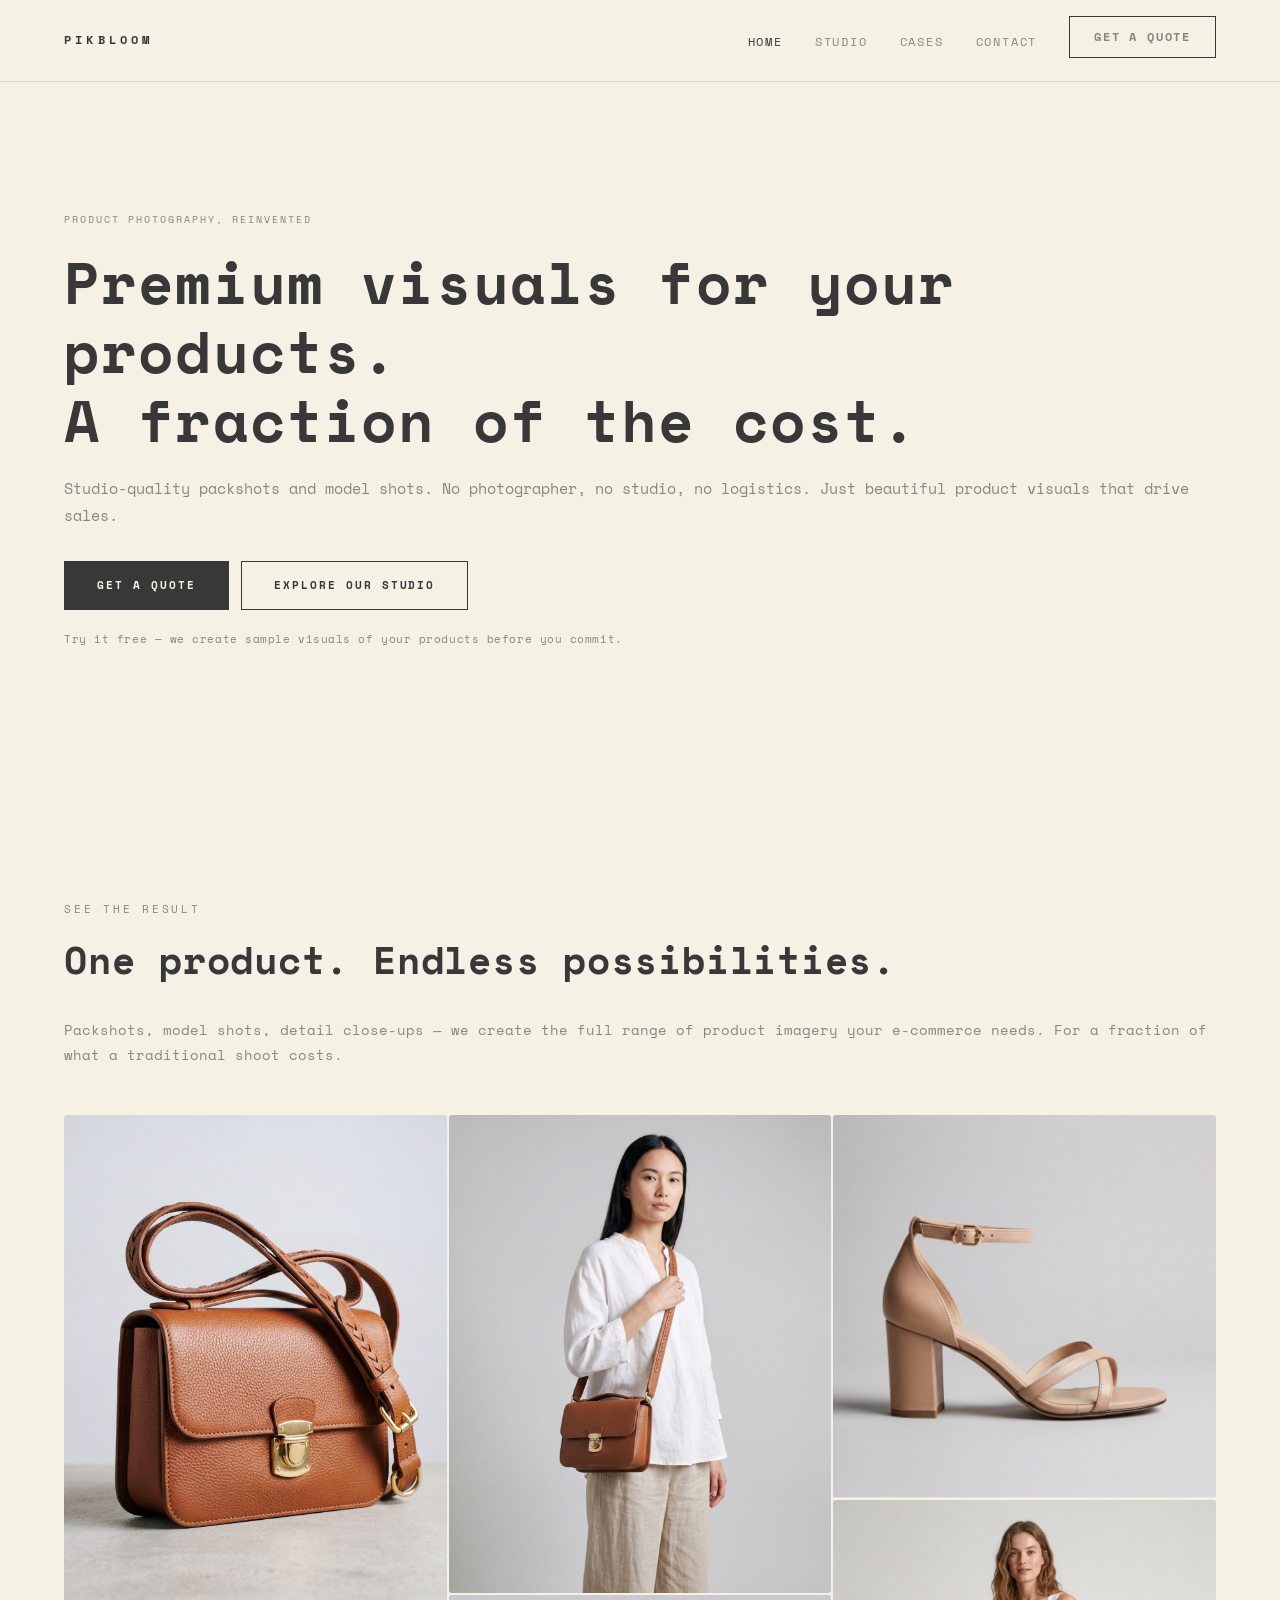
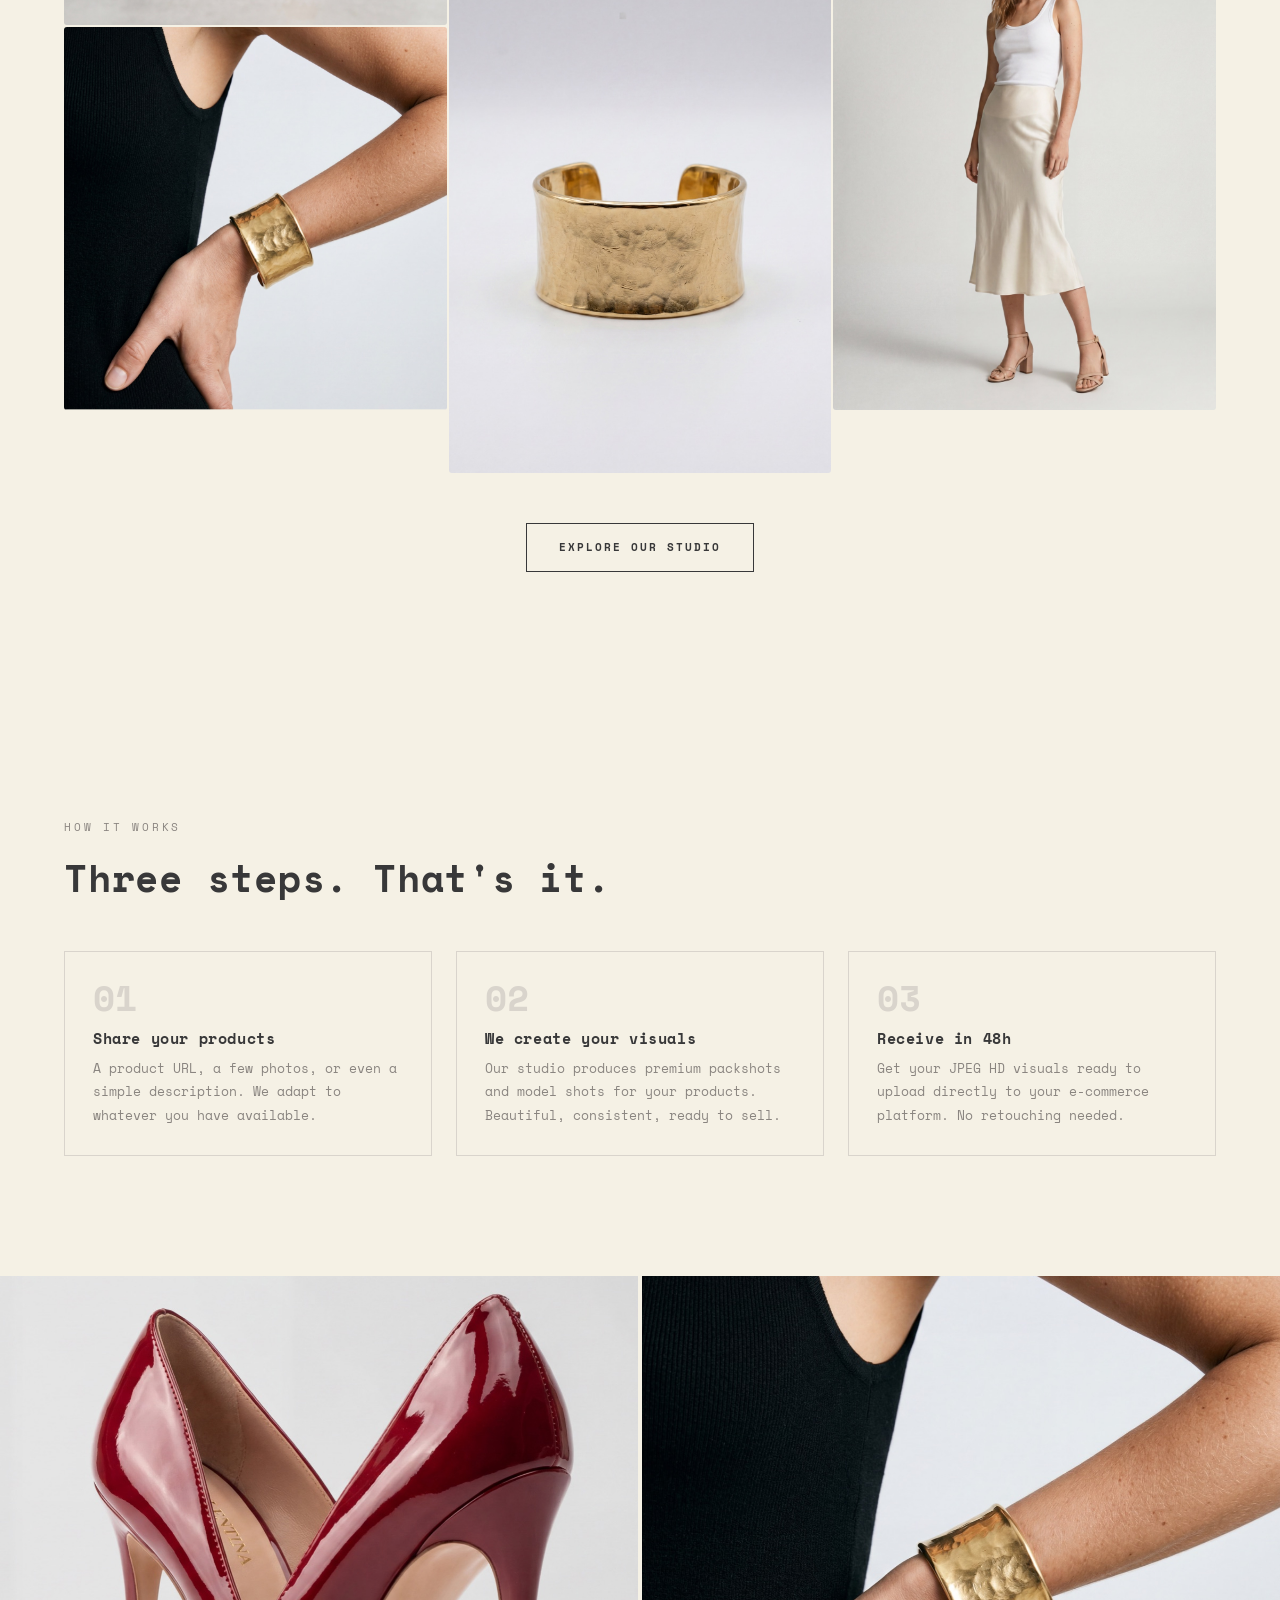
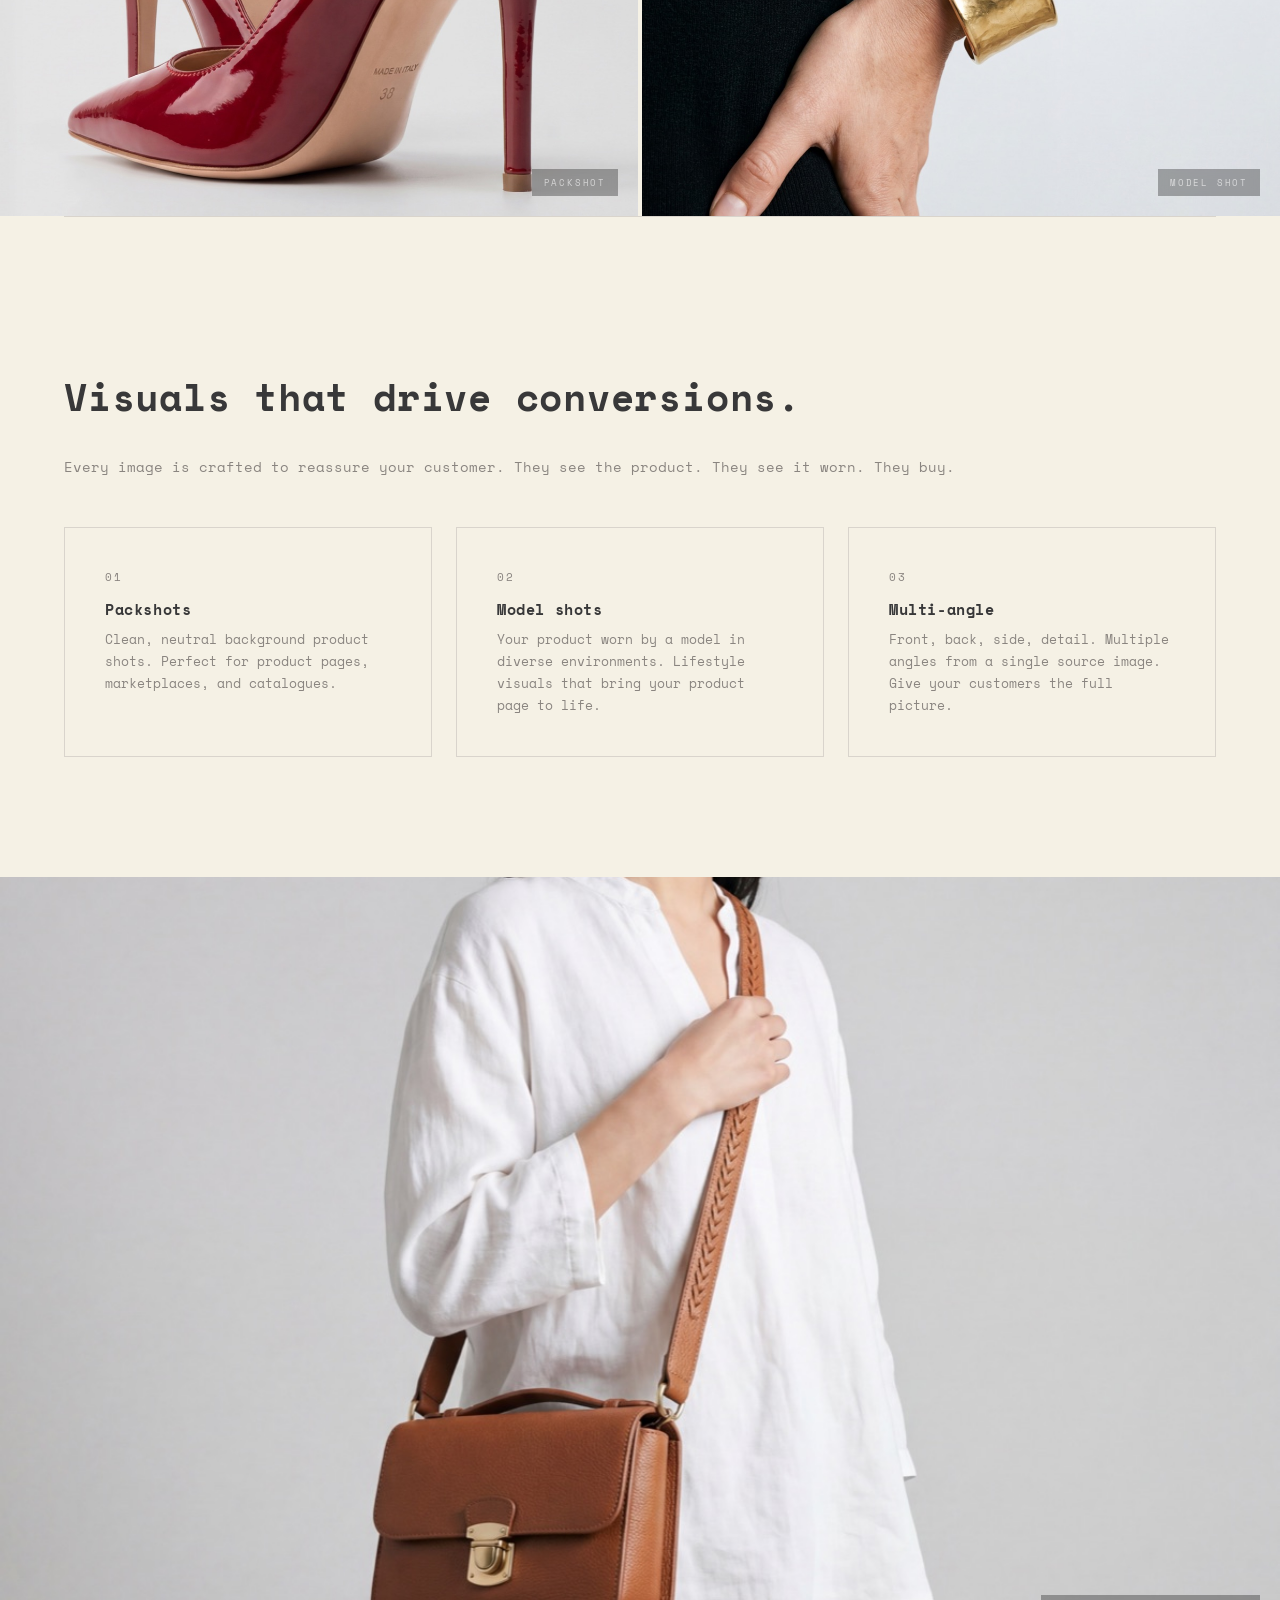
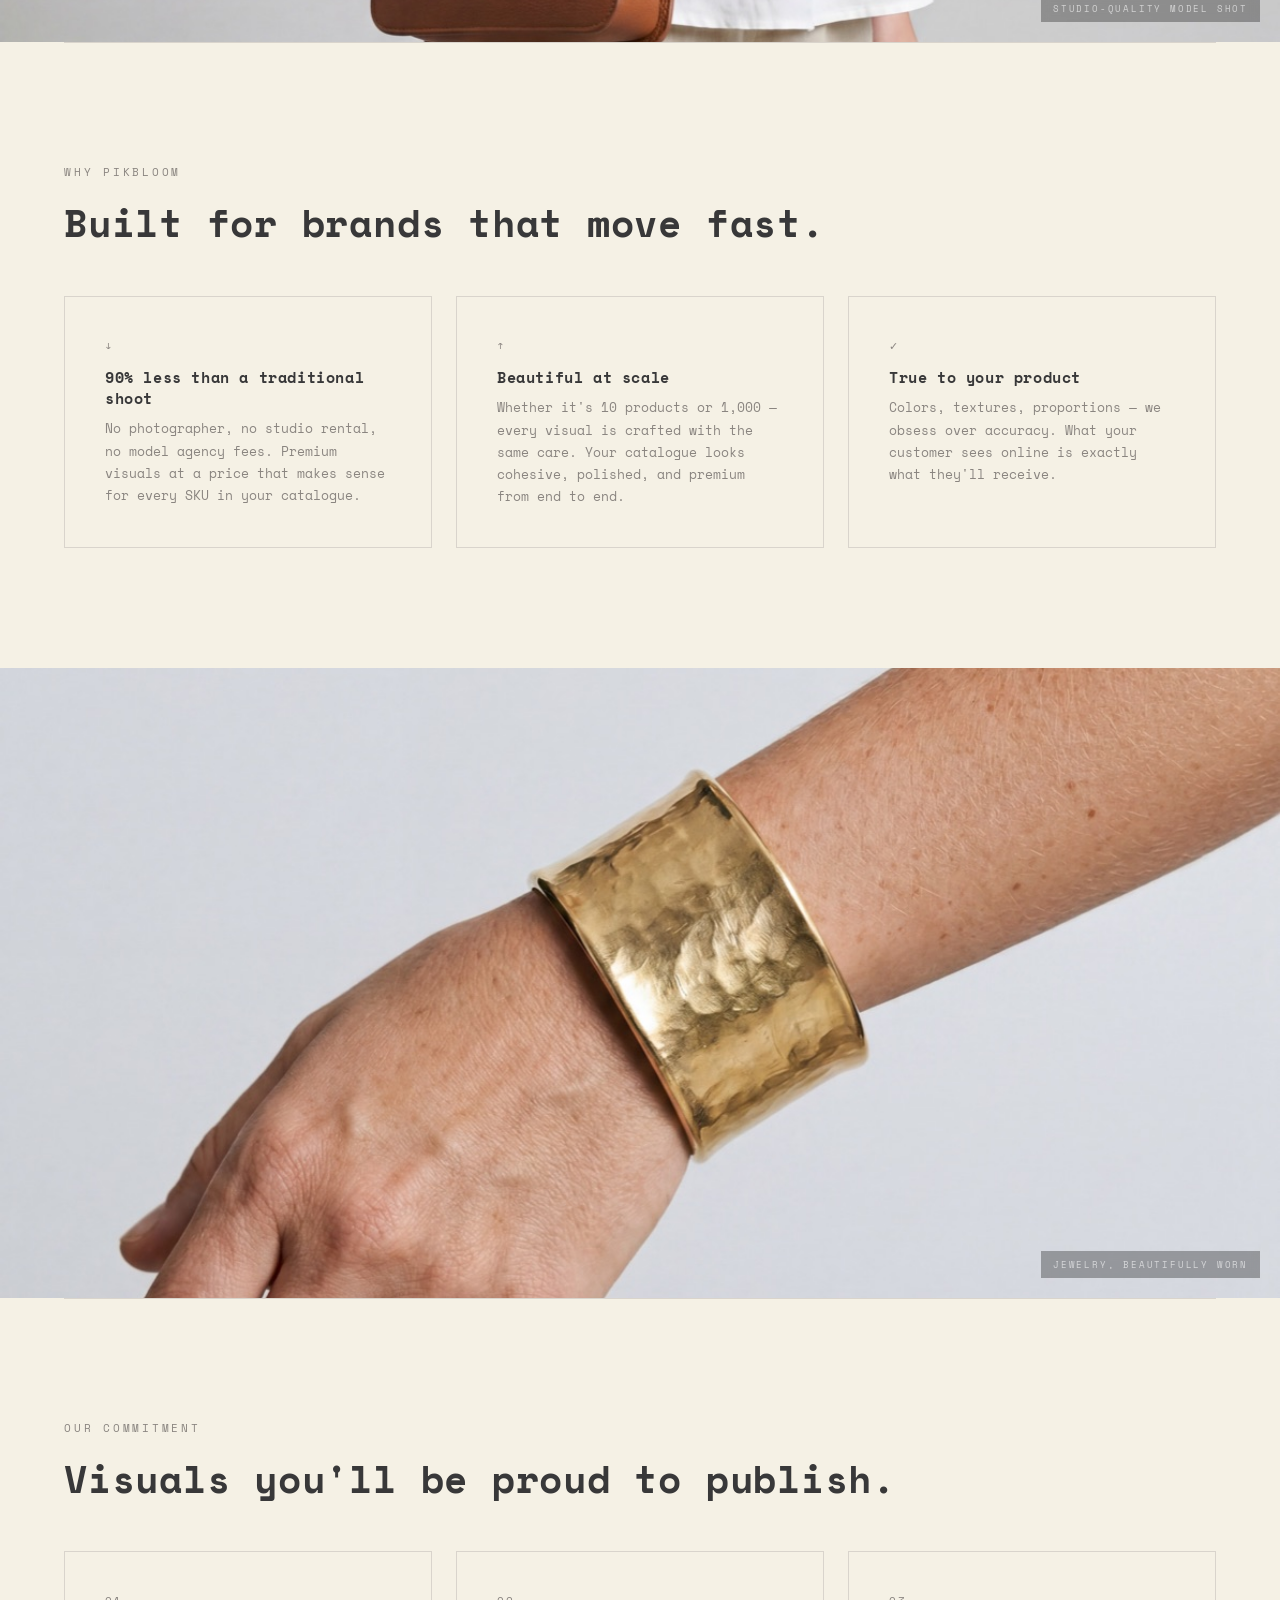
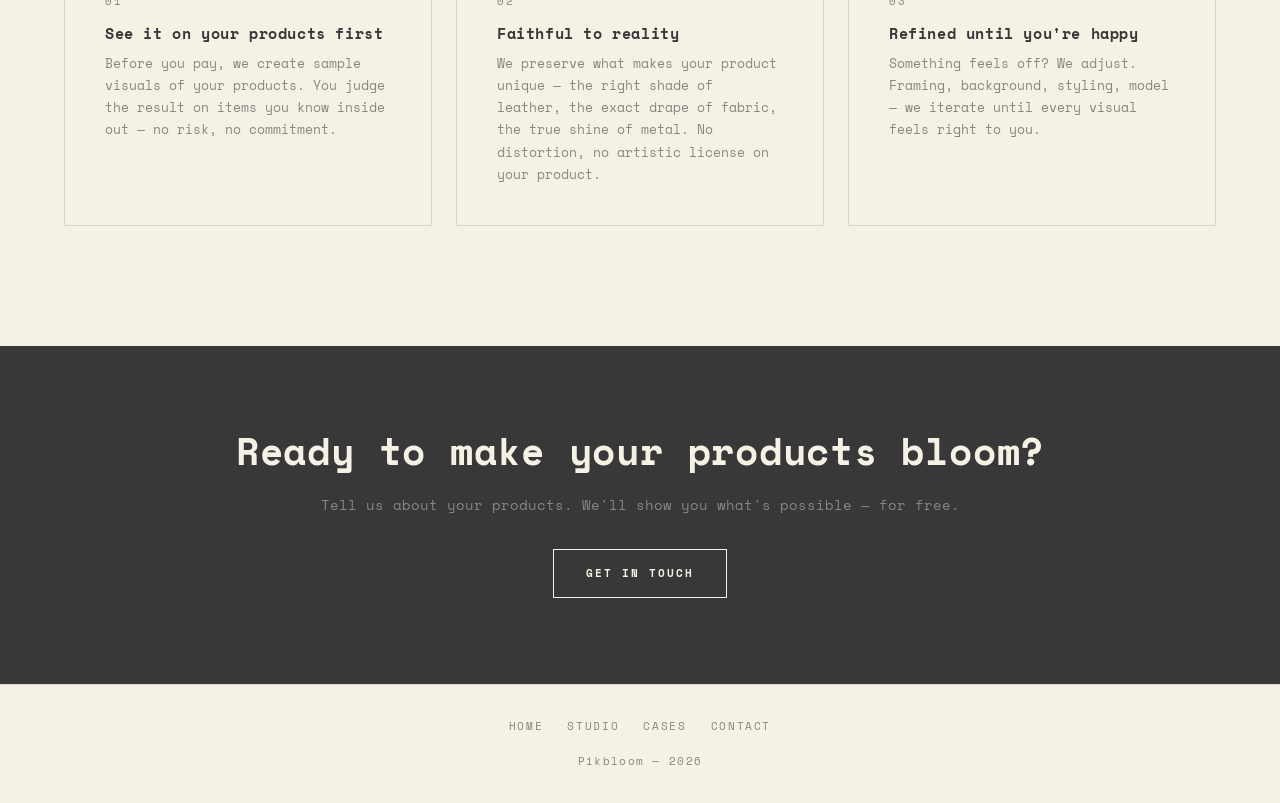
==== commit b687bfe1: "Replace Pricing nav tab with Cases page - Create cases.html with masonry grid (placeholder images) -" ====
--- a/index.html
+++ b/index.html
@@ -37,7 +37,7 @@
         <ul class="nav-links">
             <li><a href="index.html">Home</a></li>
             <li><a href="studio.html">Studio</a></li>
-            <li><a href="pricing.html">Pricing</a></li>
+            <li><a href="cases.html">Cases</a></li>
             <li><a href="contact.html">Contact</a></li>
             <li><a href="contact.html" class="btn btn-small"><span>Get a quote</span></a></li>
         </ul>
@@ -256,7 +256,7 @@
         <div class="footer-links">
             <a href="index.html">Home</a>
             <a href="studio.html">Studio</a>
-            <a href="pricing.html">Pricing</a>
+            <a href="cases.html">Cases</a>
             <a href="contact.html">Contact</a>
         </div>
         <div>Pikbloom &mdash; 2026</div>
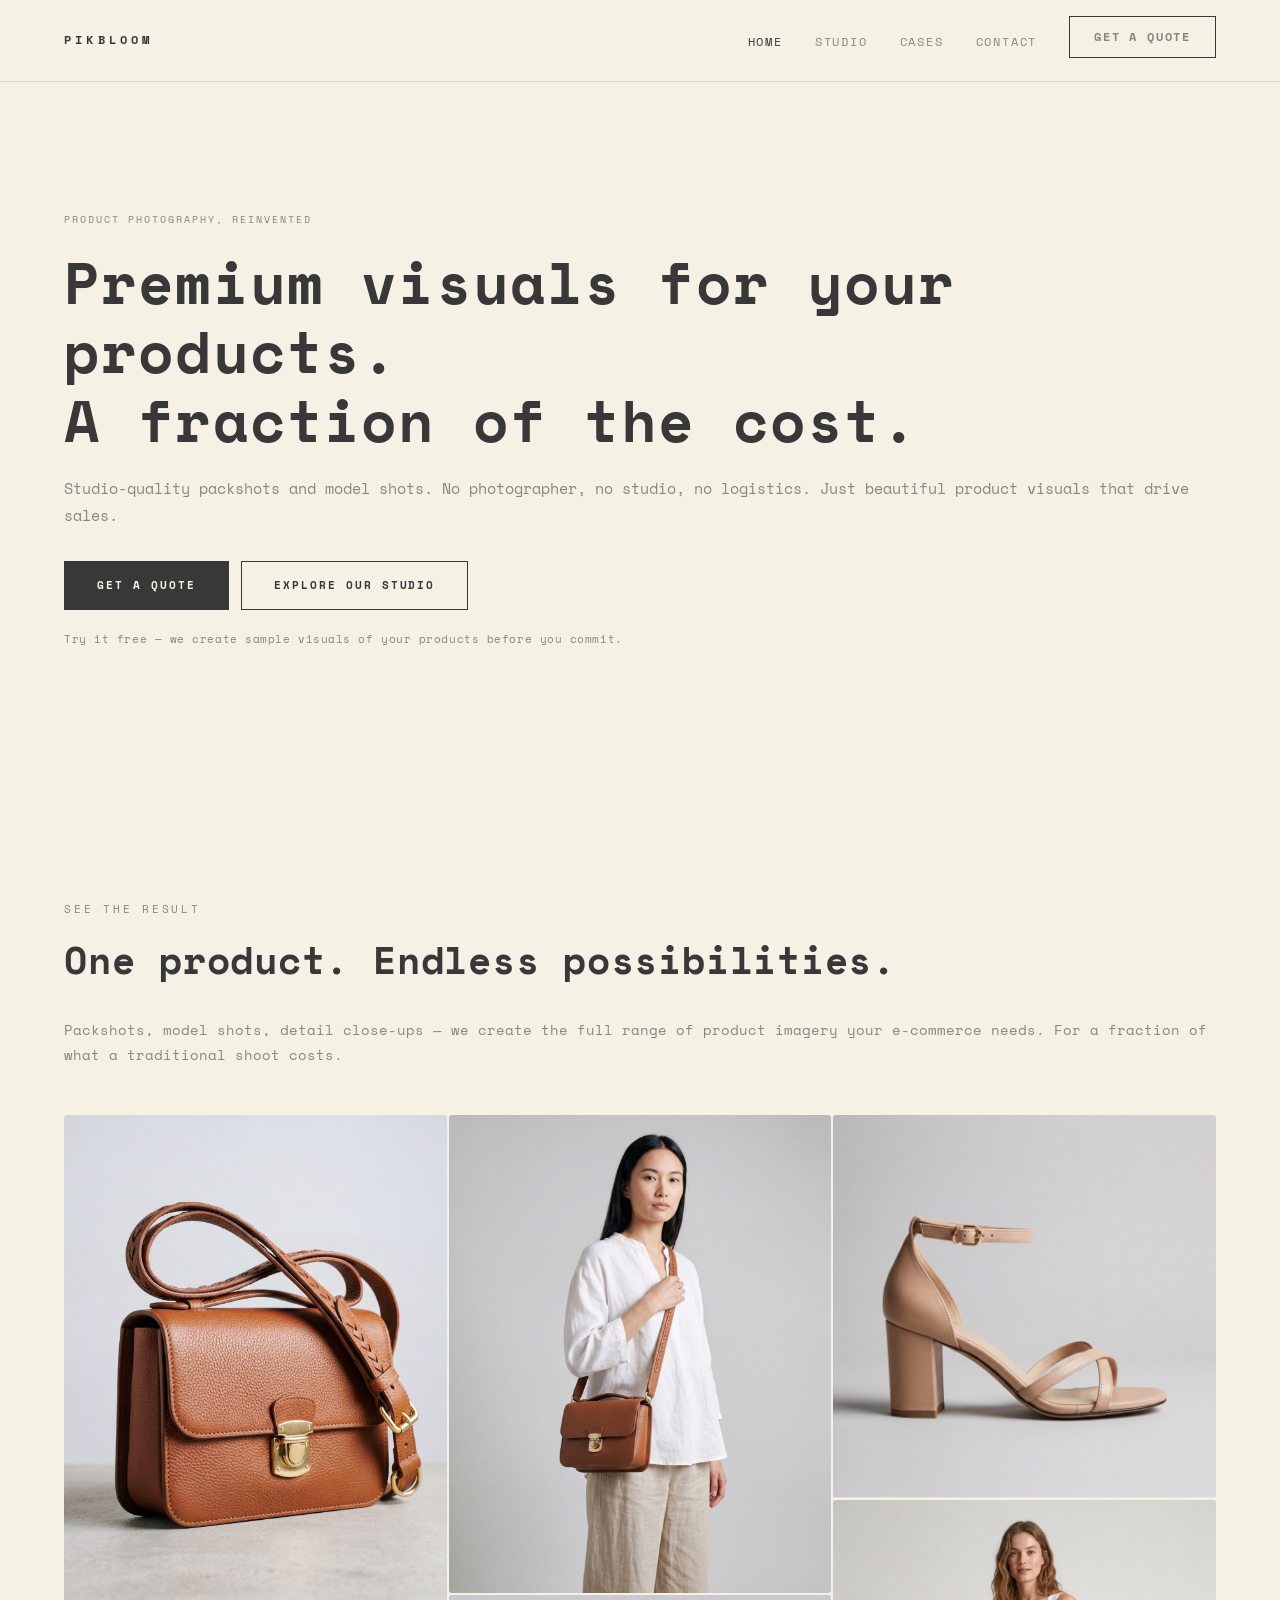
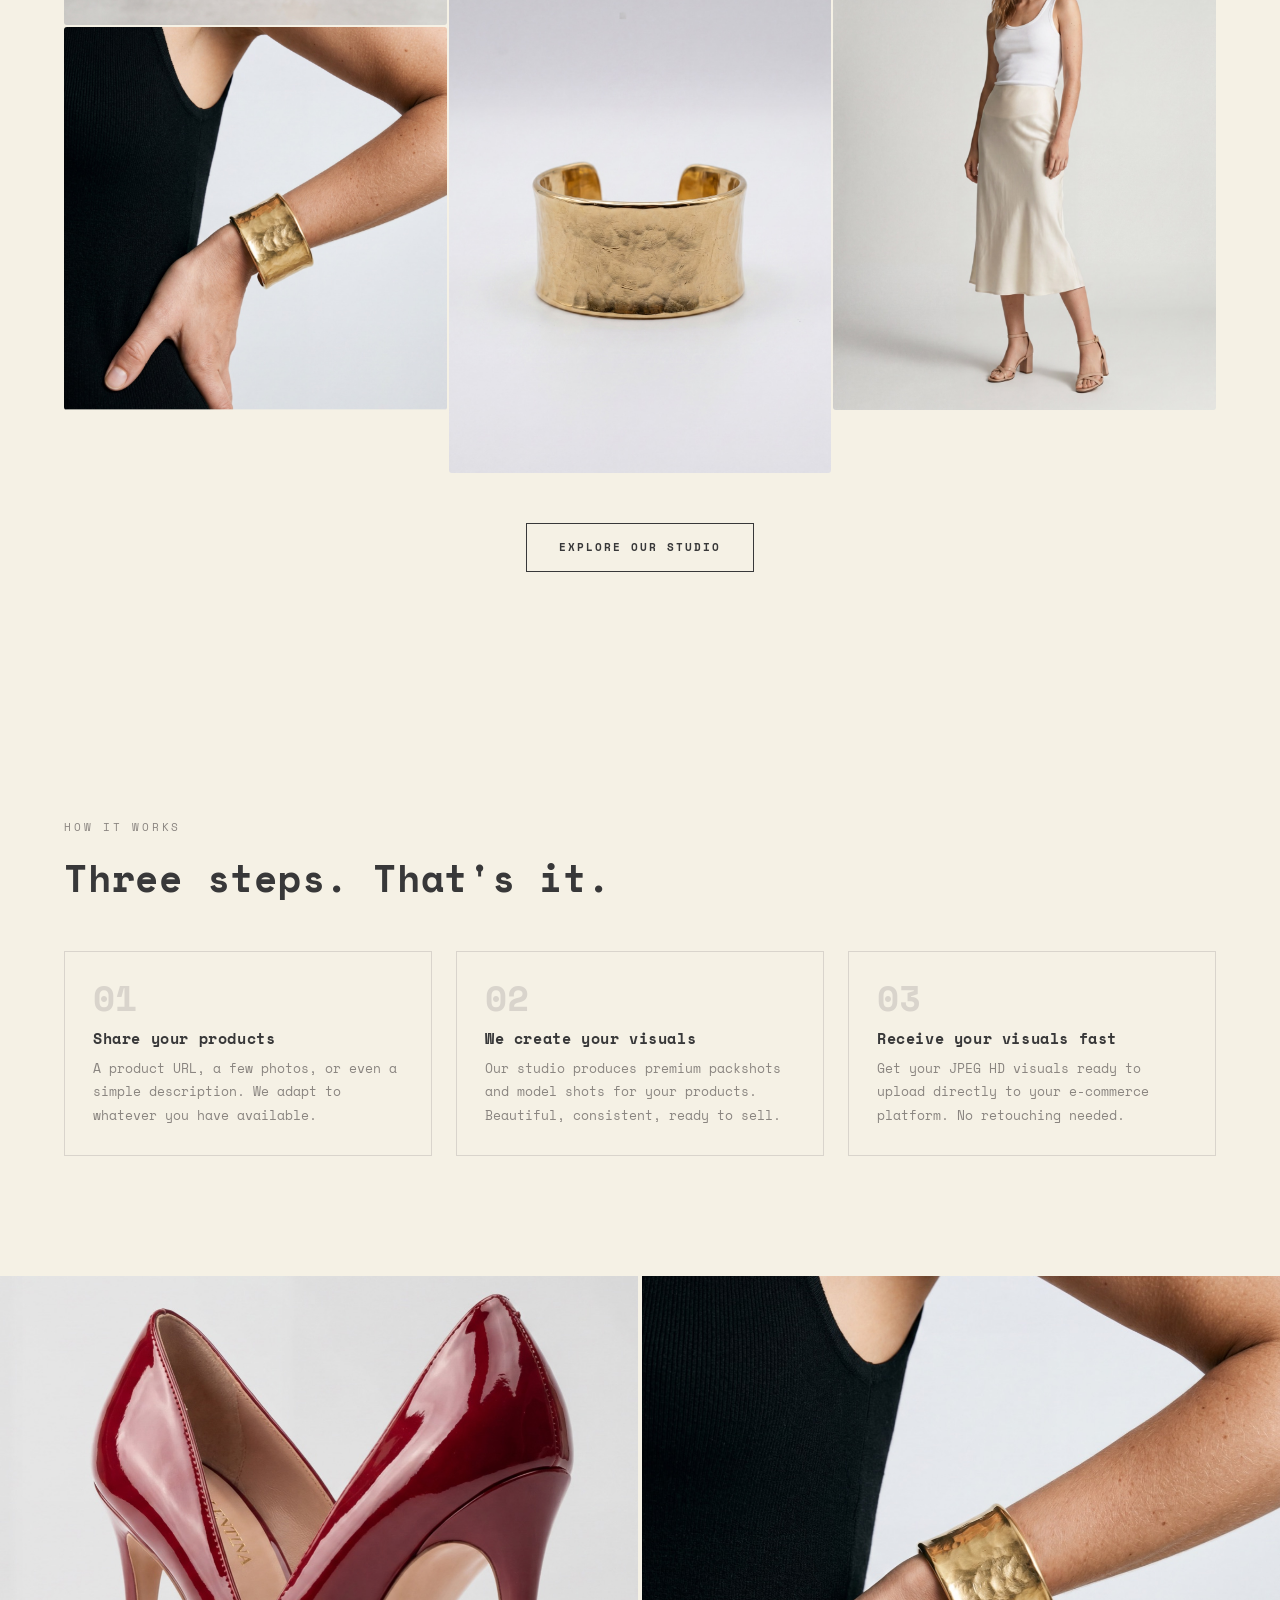
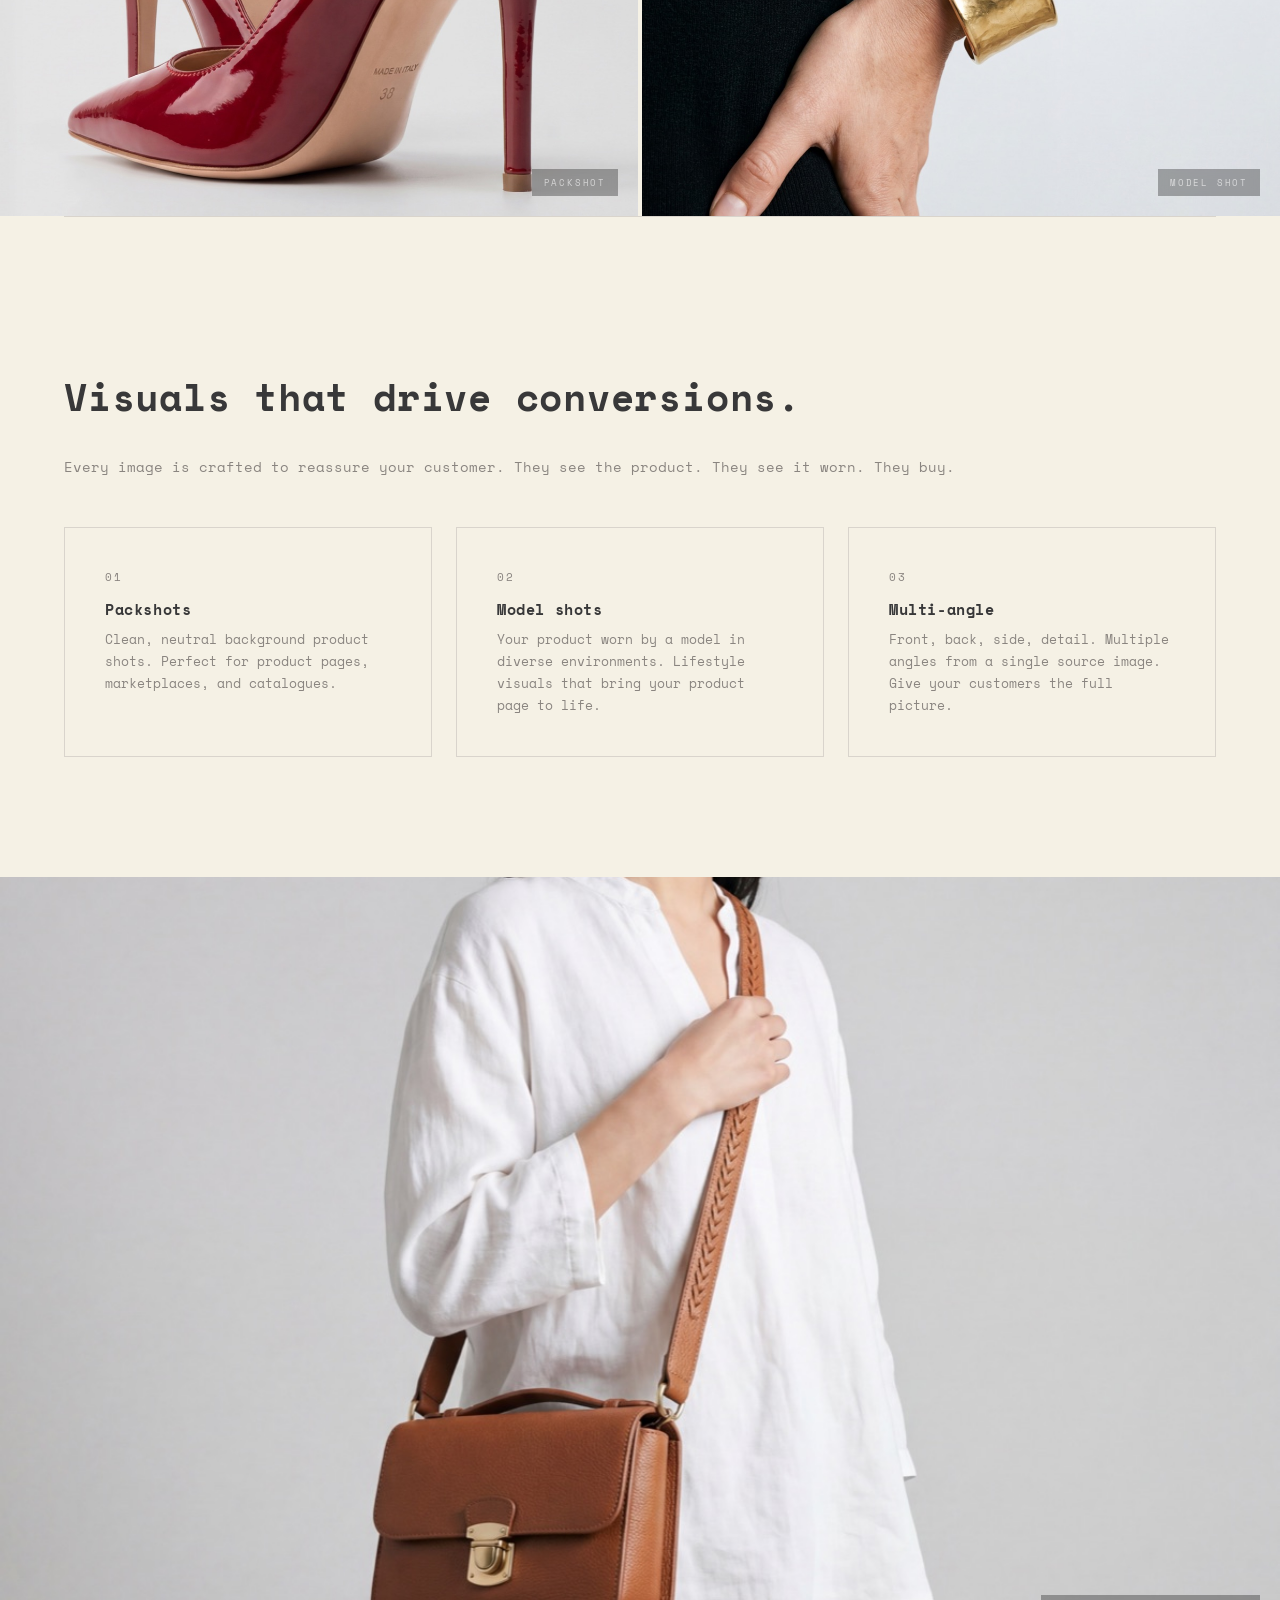
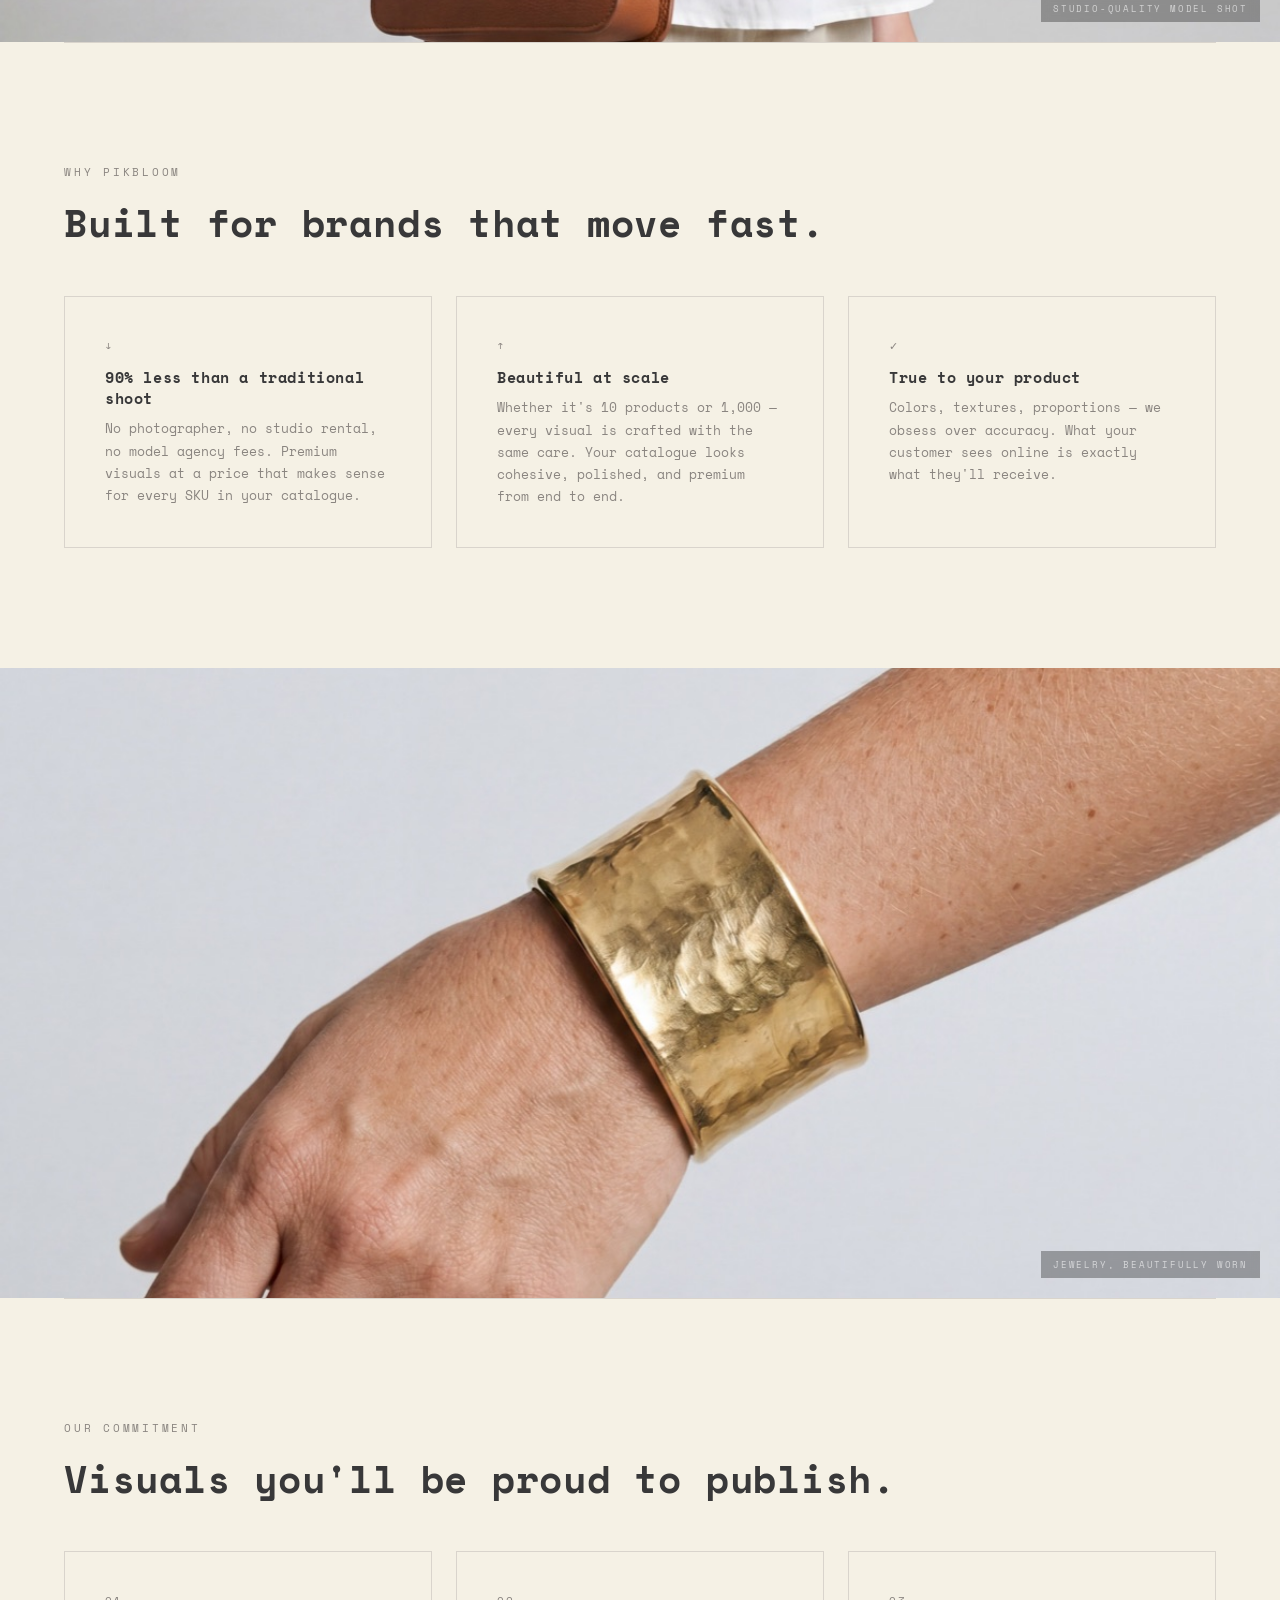
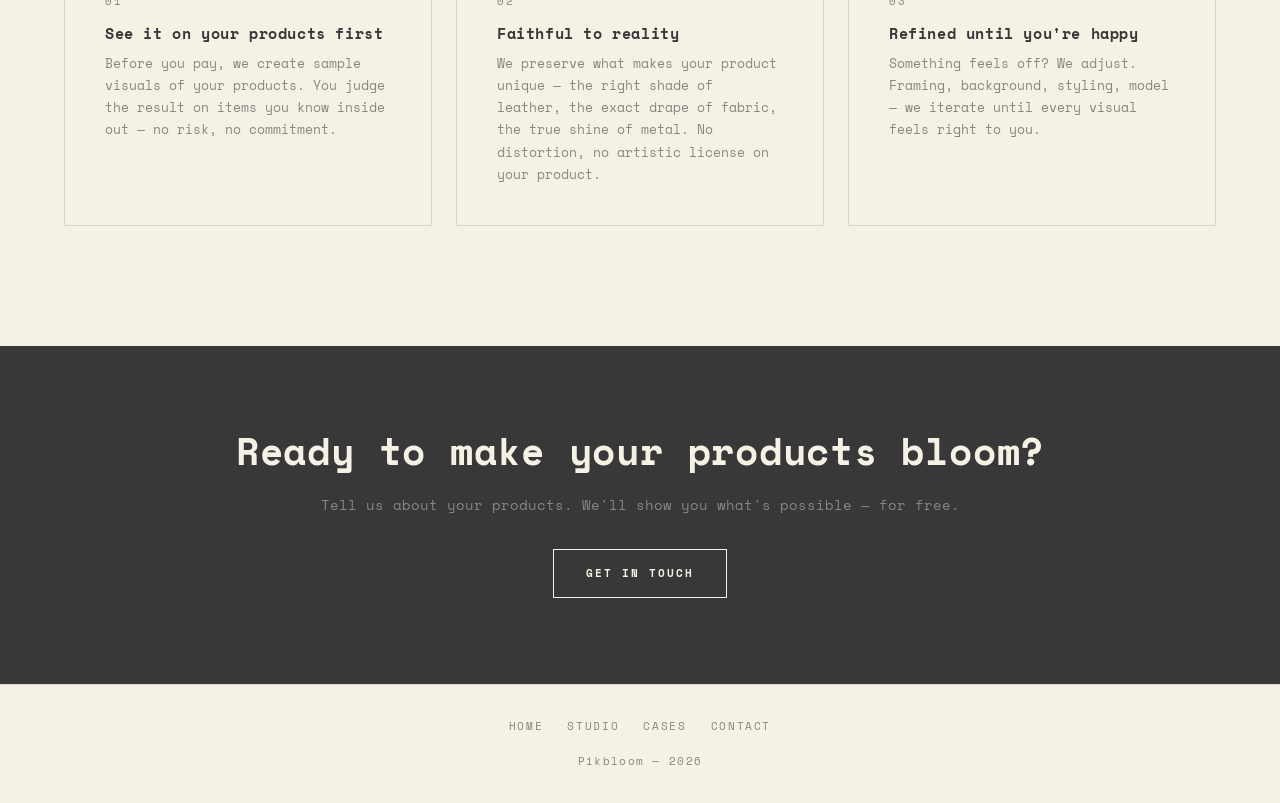
==== commit ed5fc235: "Replace all 48h delivery mentions with fast delivery Co-Authored-By: Claude Opus 4.6 (1M context) <n" ====
--- a/index.html
+++ b/index.html
@@ -4,7 +4,7 @@
     <meta charset="UTF-8">
     <meta name="viewport" content="width=device-width, initial-scale=1.0">
     <title>Pikbloom — Your product, in full bloom.</title>
-    <meta name="description" content="Premium product photography, without the photoshoot. Studio-quality packshots and model shots for a fraction of the cost. Delivered in 48 hours.">
+    <meta name="description" content="Premium product photography, without the photoshoot. Studio-quality packshots and model shots for a fraction of the cost. Fast delivery.">
     <link rel="icon" type="image/jpeg" href="Favicon.jpg">
     <link rel="stylesheet" href="styles.css">
     <style>
@@ -123,7 +123,7 @@
                 </div>
                 <div class="process-step">
                     <div class="step-number">03</div>
-                    <h3>Receive in 48h</h3>
+                    <h3>Receive your visuals fast</h3>
                     <p>Get your JPEG HD visuals ready to upload directly to your e-commerce platform. No retouching needed.</p>
                 </div>
             </div>
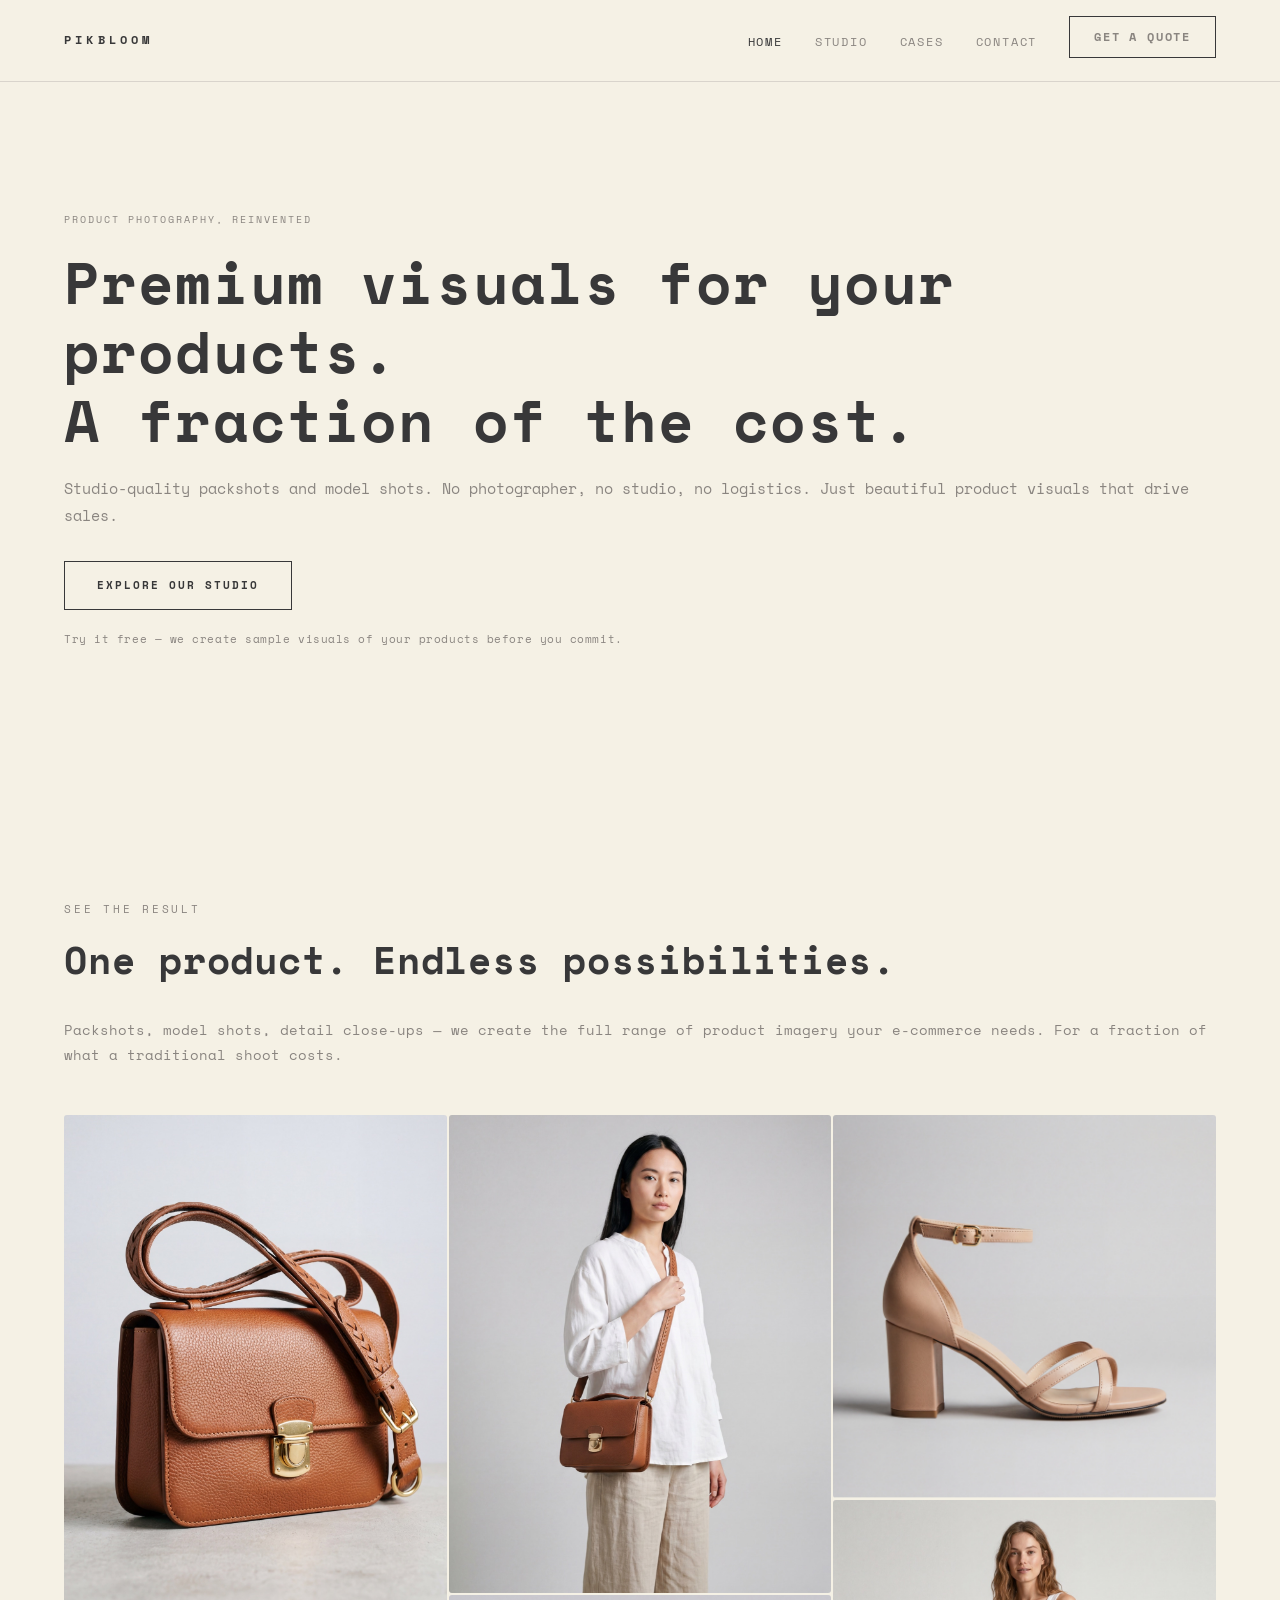
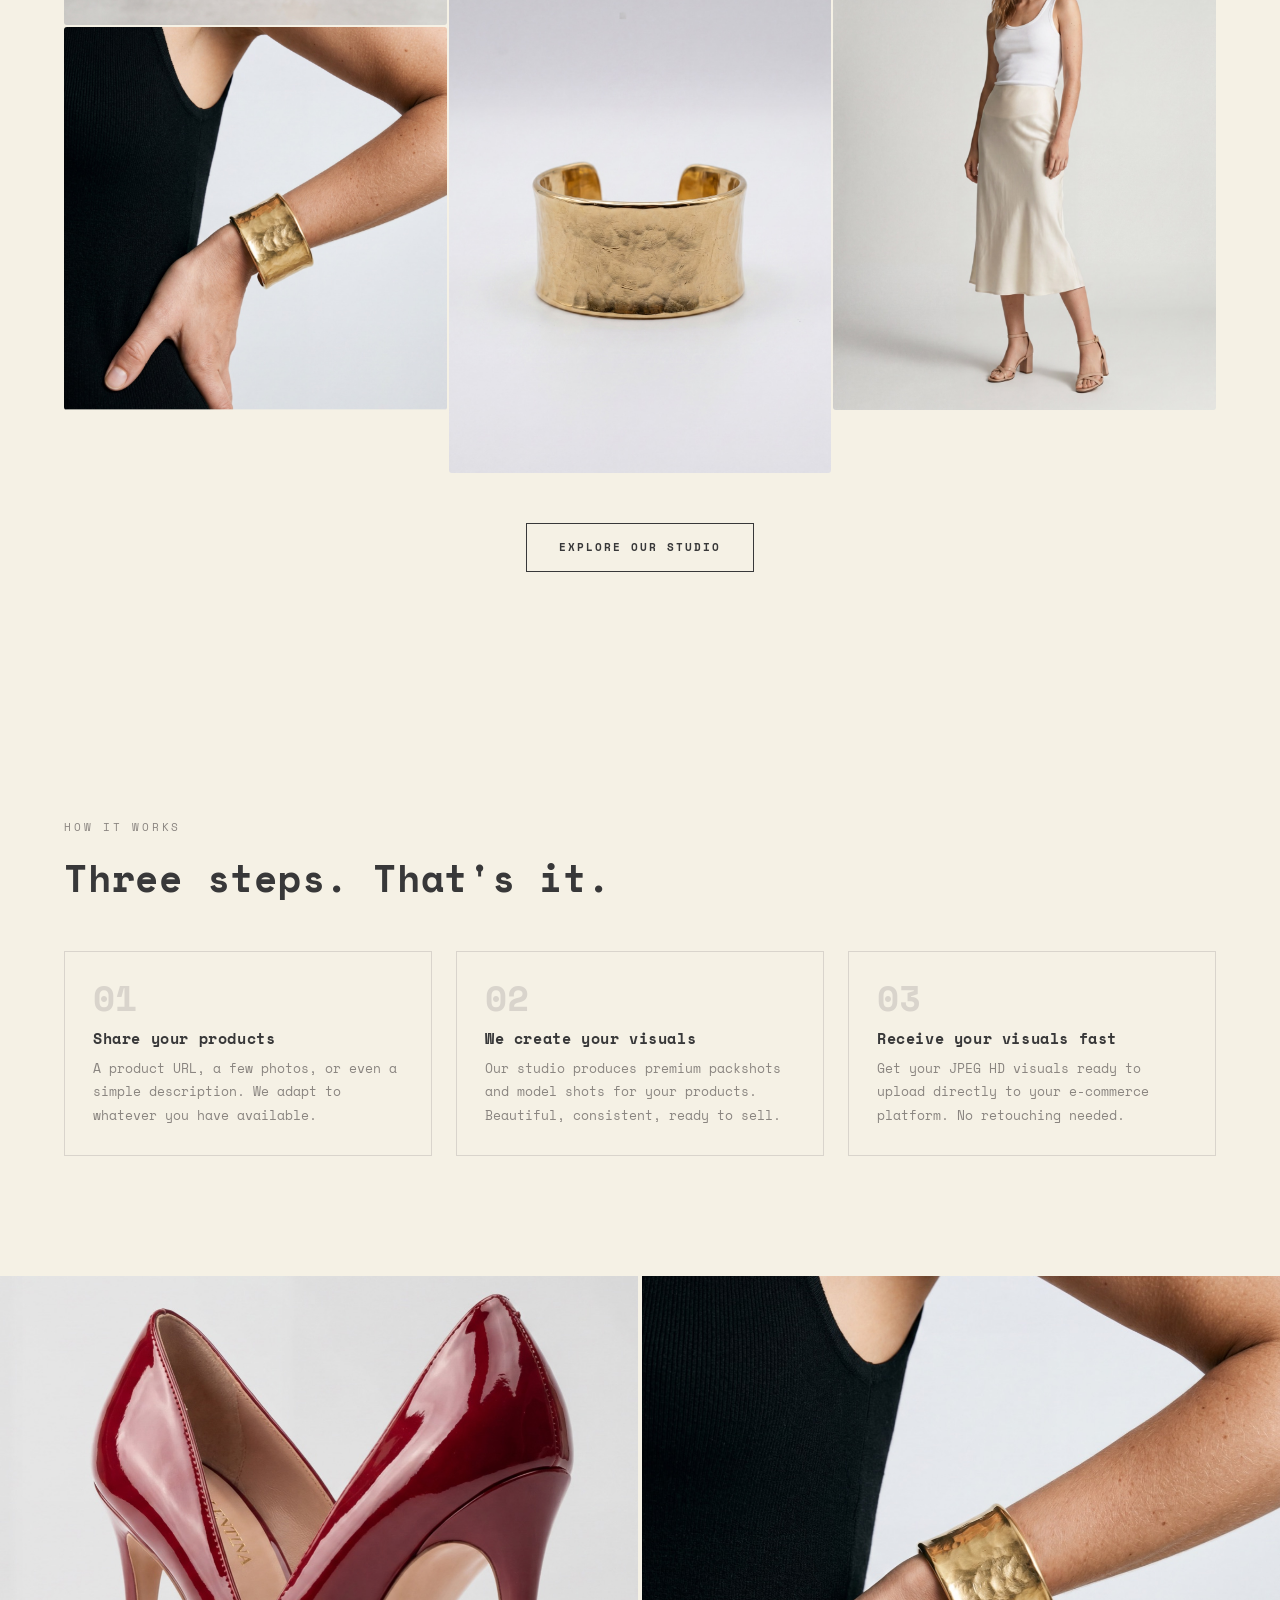
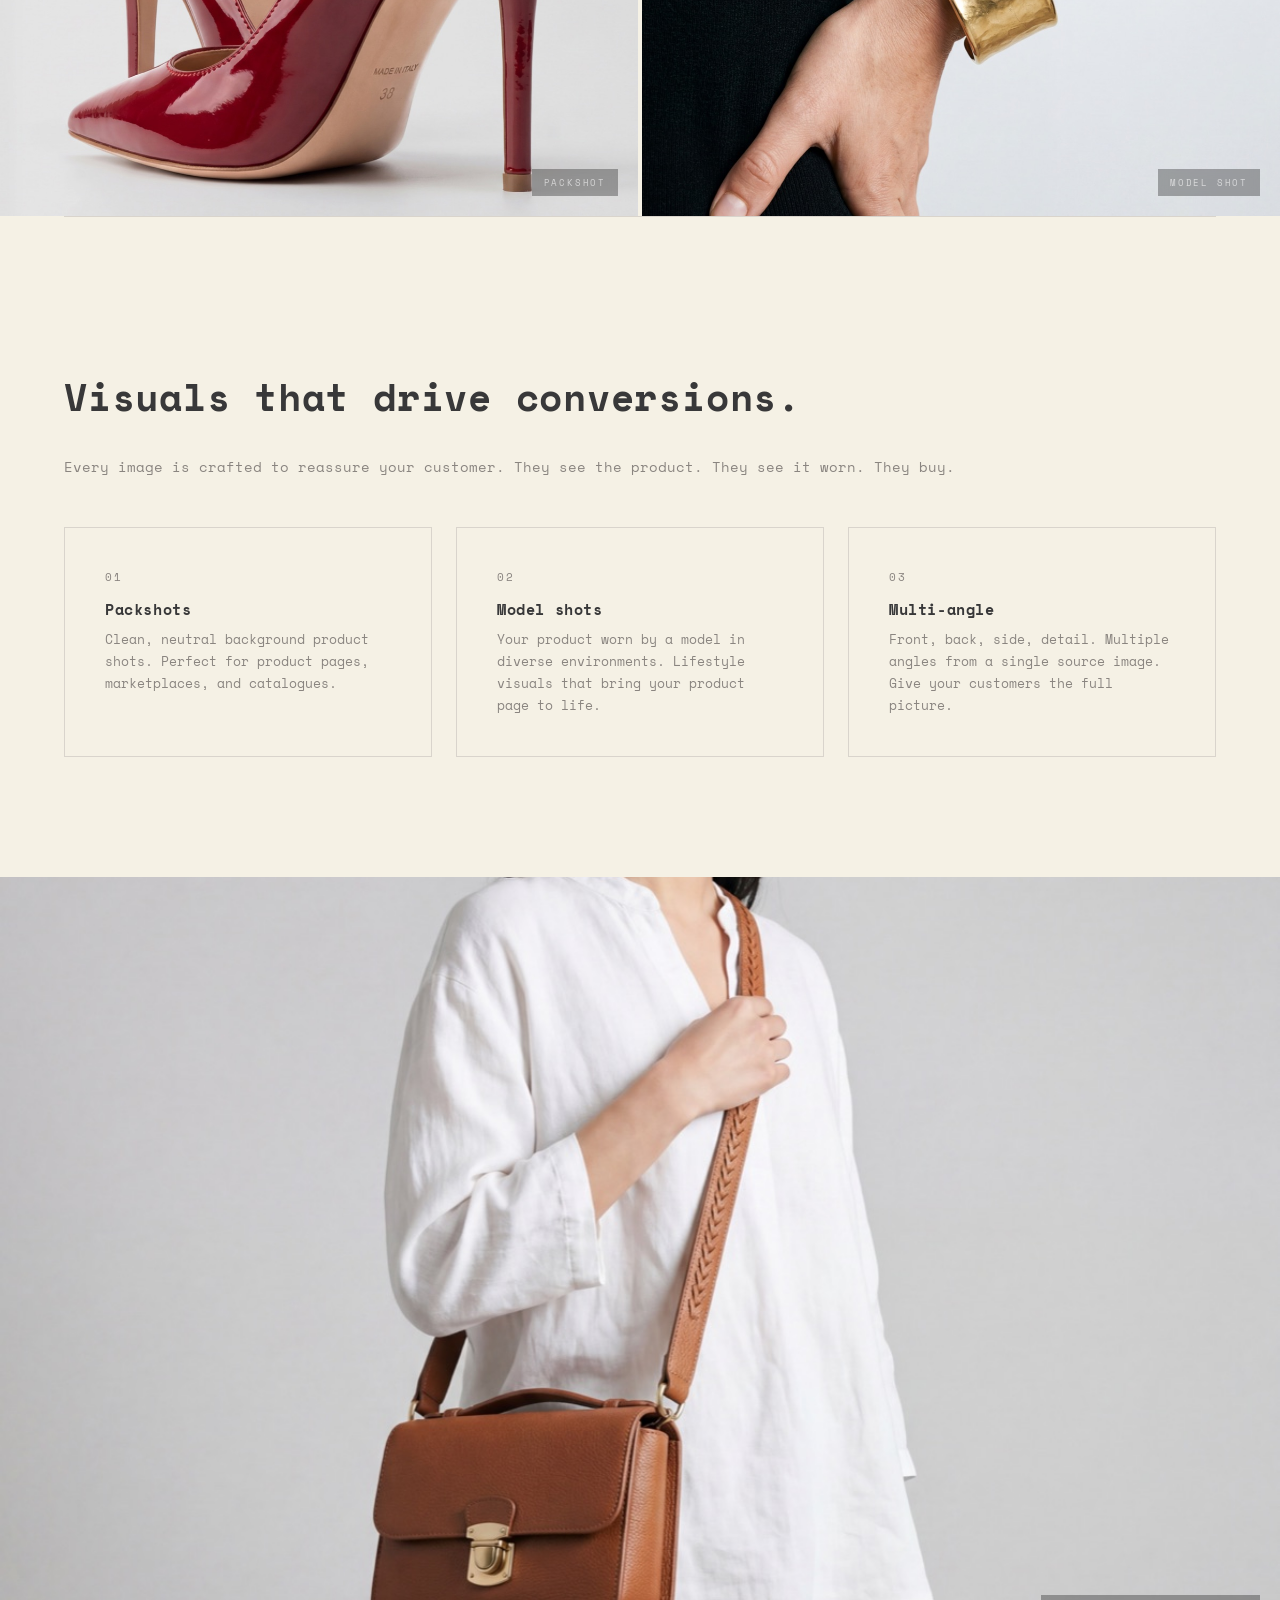
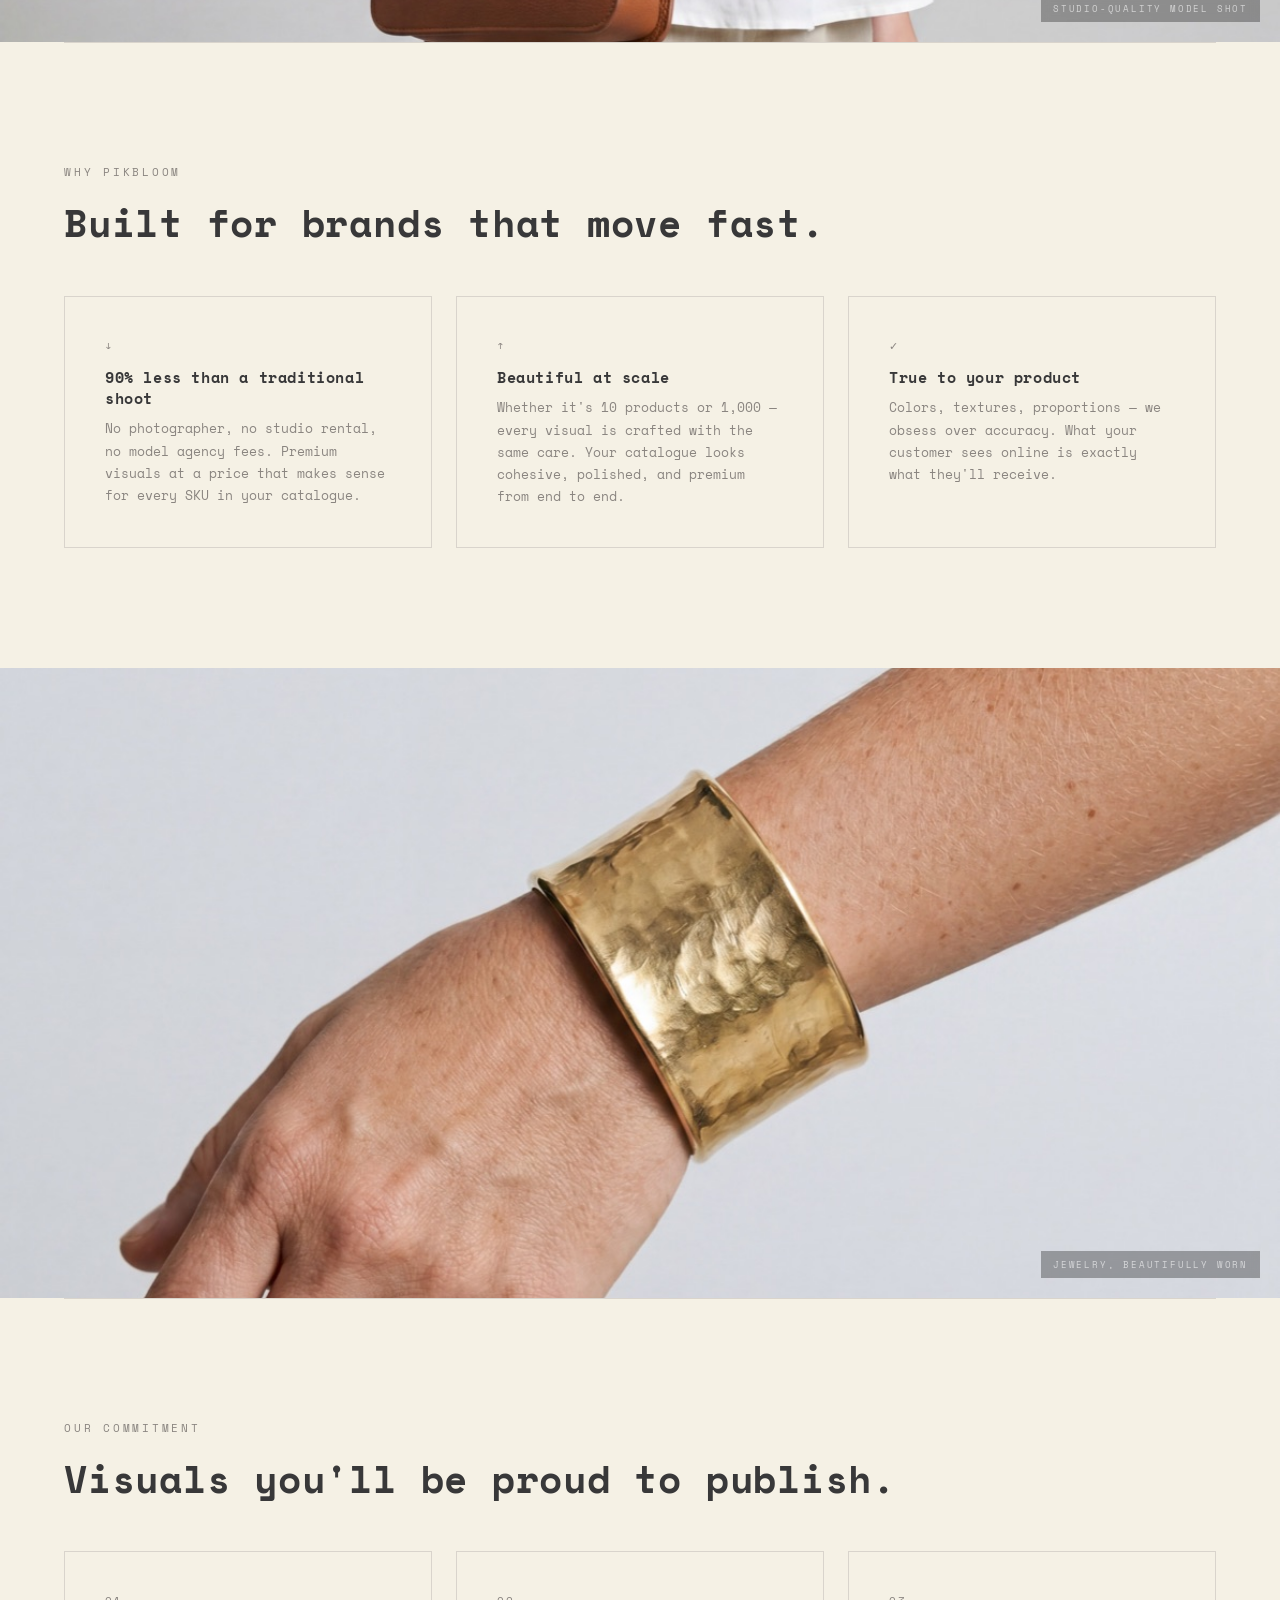
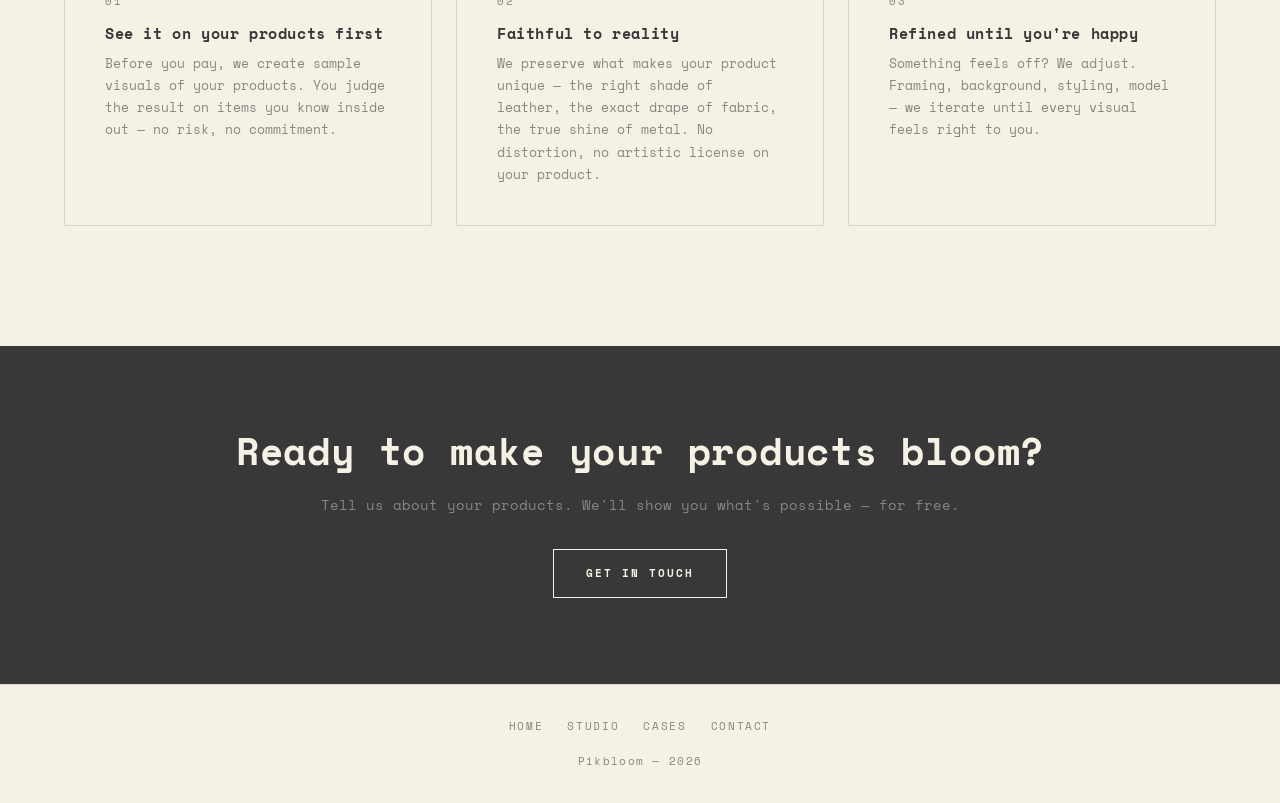
==== commit 89192ccf: "Remove Get a quote CTA from homepage hero Co-Authored-By: Claude Opus 4.6 (1M context) <noreply@anth" ====
--- a/index.html
+++ b/index.html
@@ -51,7 +51,6 @@
                 <h1>Premium visuals for your products.<br>A fraction of the cost.</h1>
                 <p class="large">Studio-quality packshots and model shots. No photographer, no studio, no logistics. Just beautiful product visuals that drive sales.</p>
                 <div class="hero-cta">
-                    <a href="contact.html" class="btn btn-filled"><span>Get a quote</span></a>
                     <a href="studio.html" class="btn"><span>Explore our studio</span></a>
                 </div>
                 <div style="margin-top: 20px; font-size: 11px; letter-spacing: 0.05em; color: var(--text-light);">
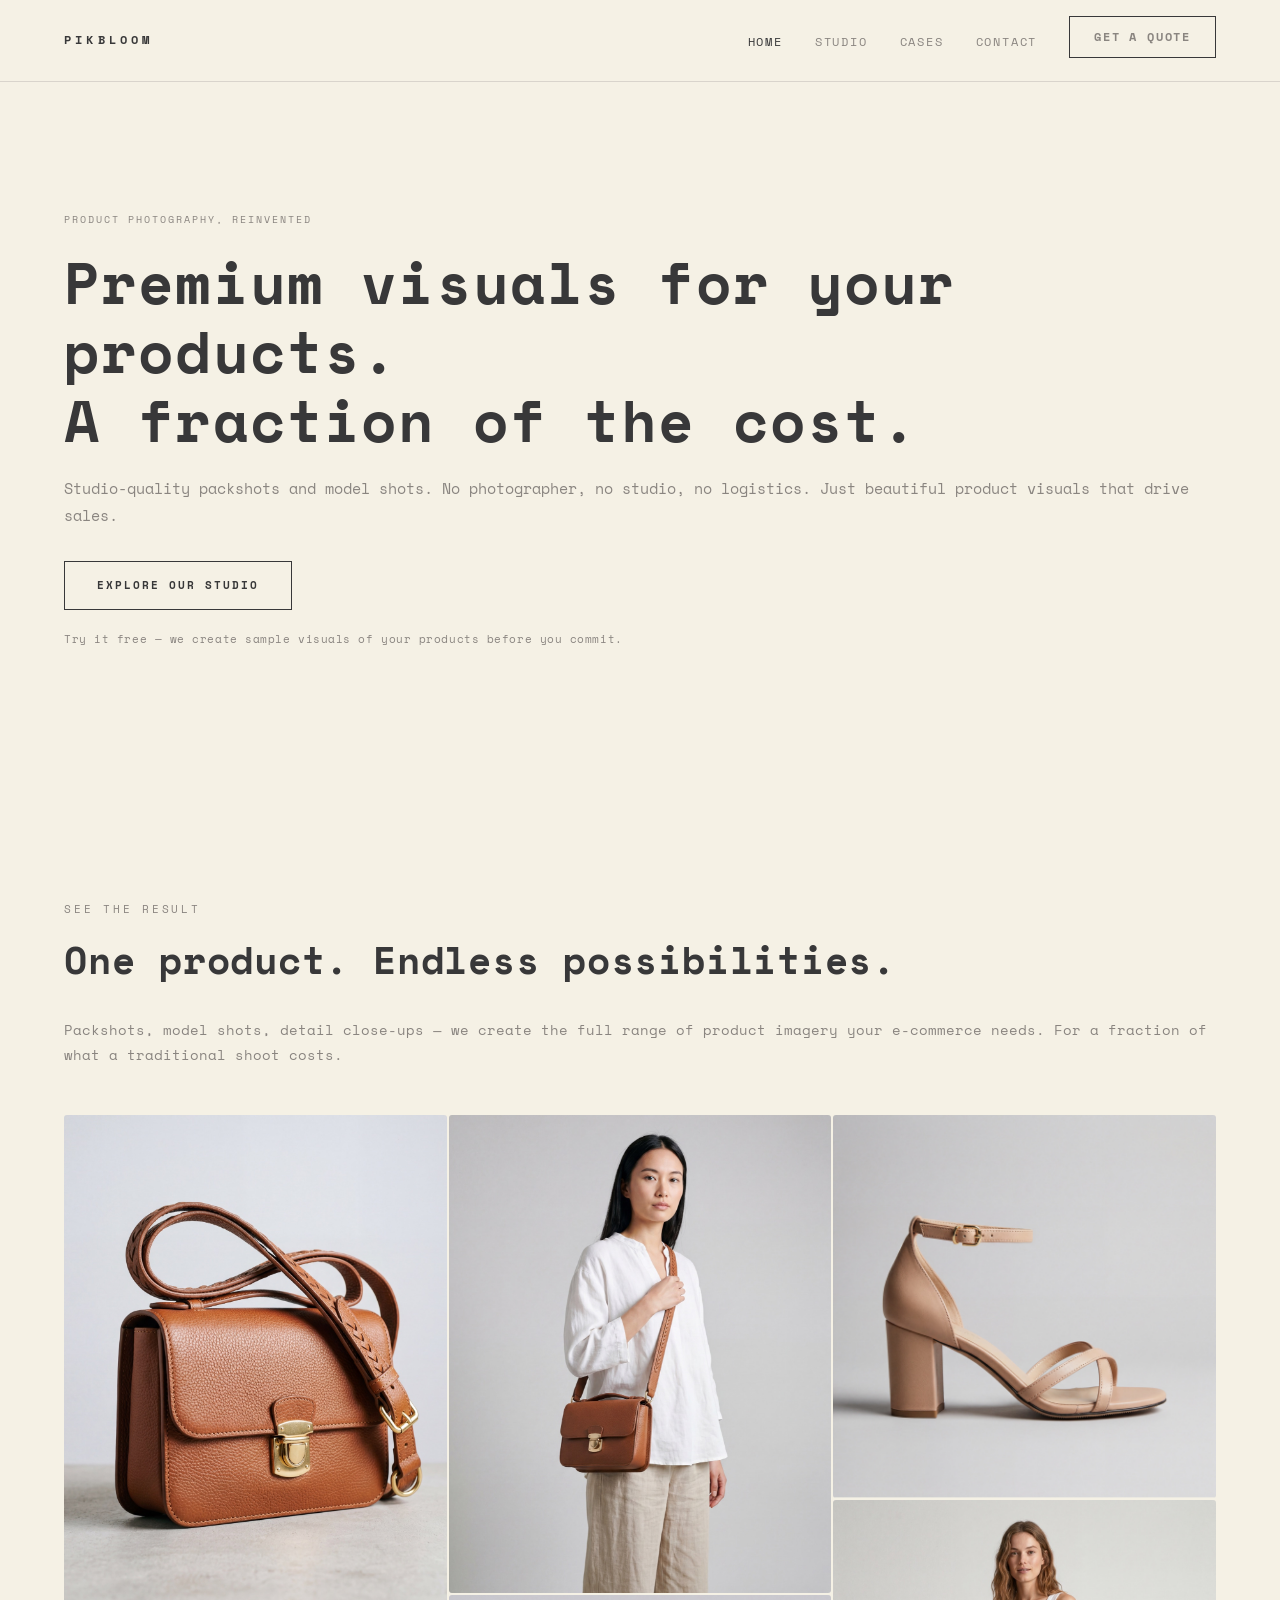
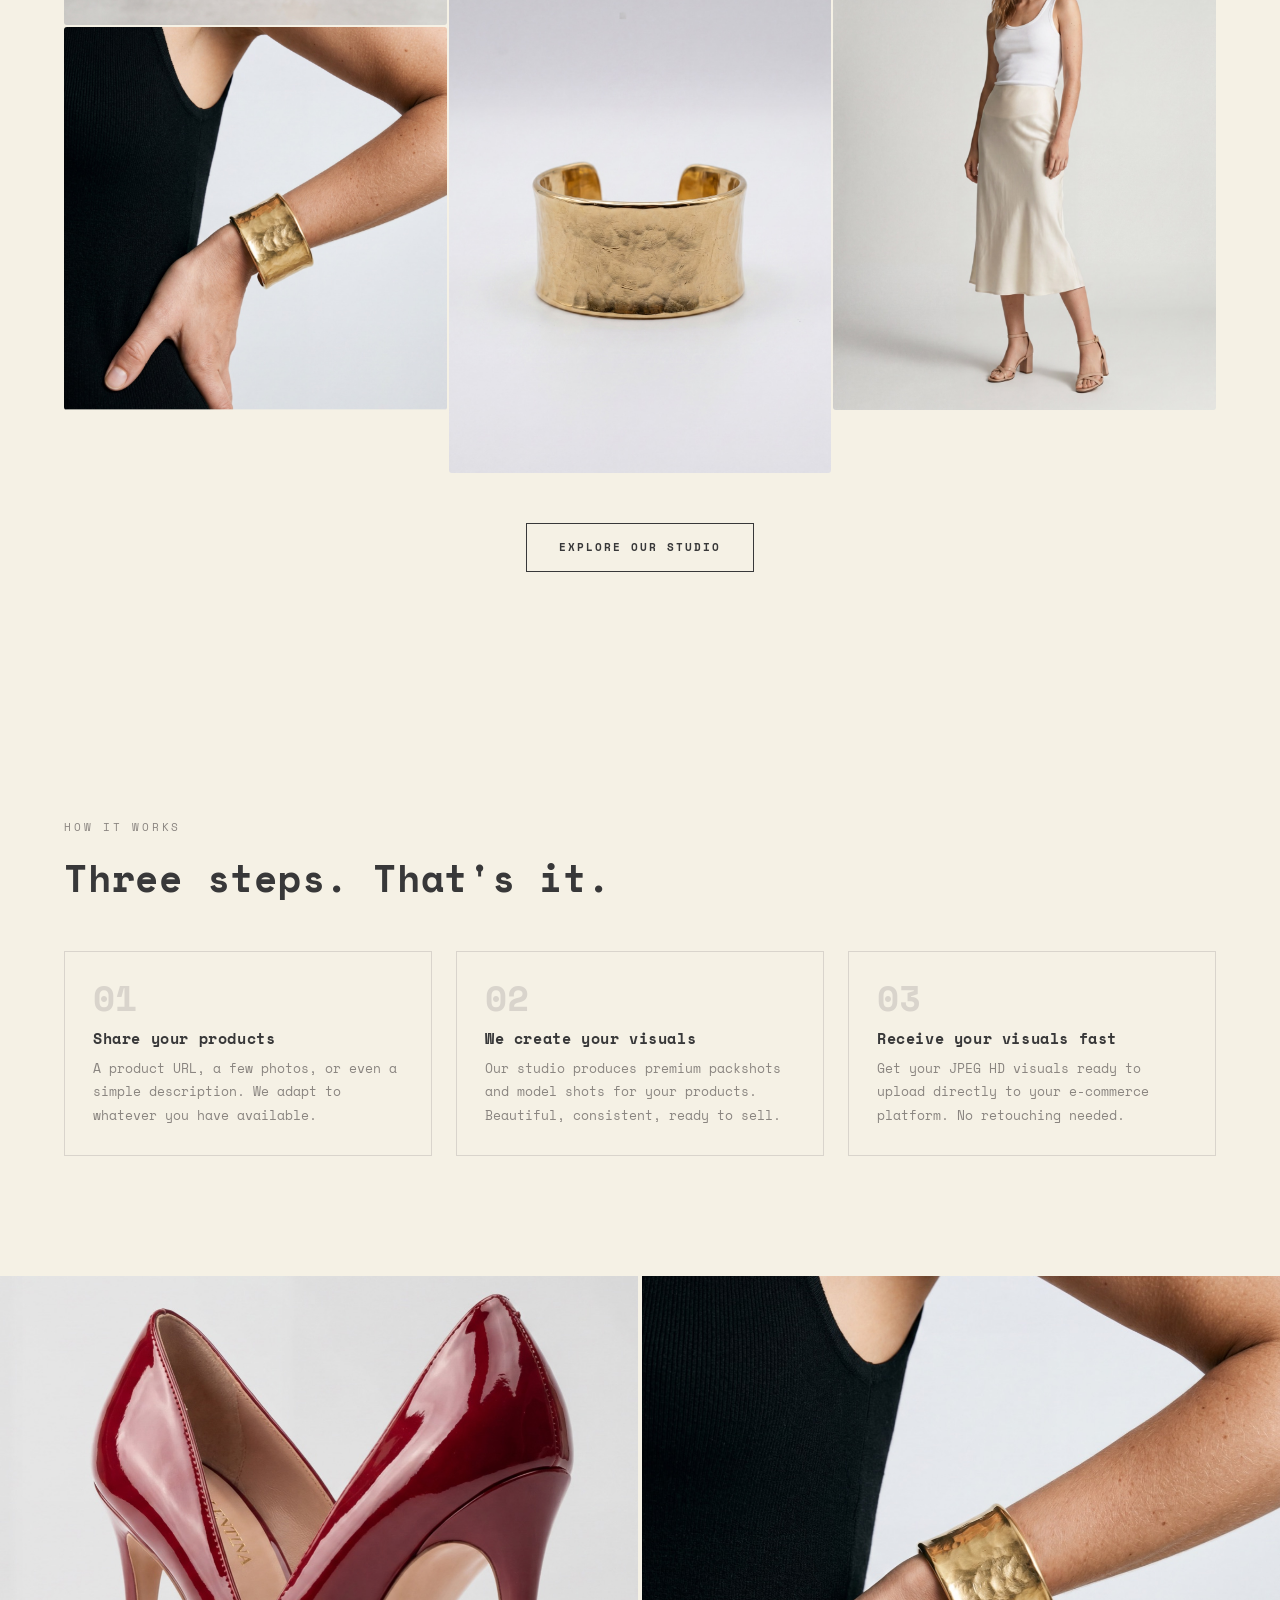
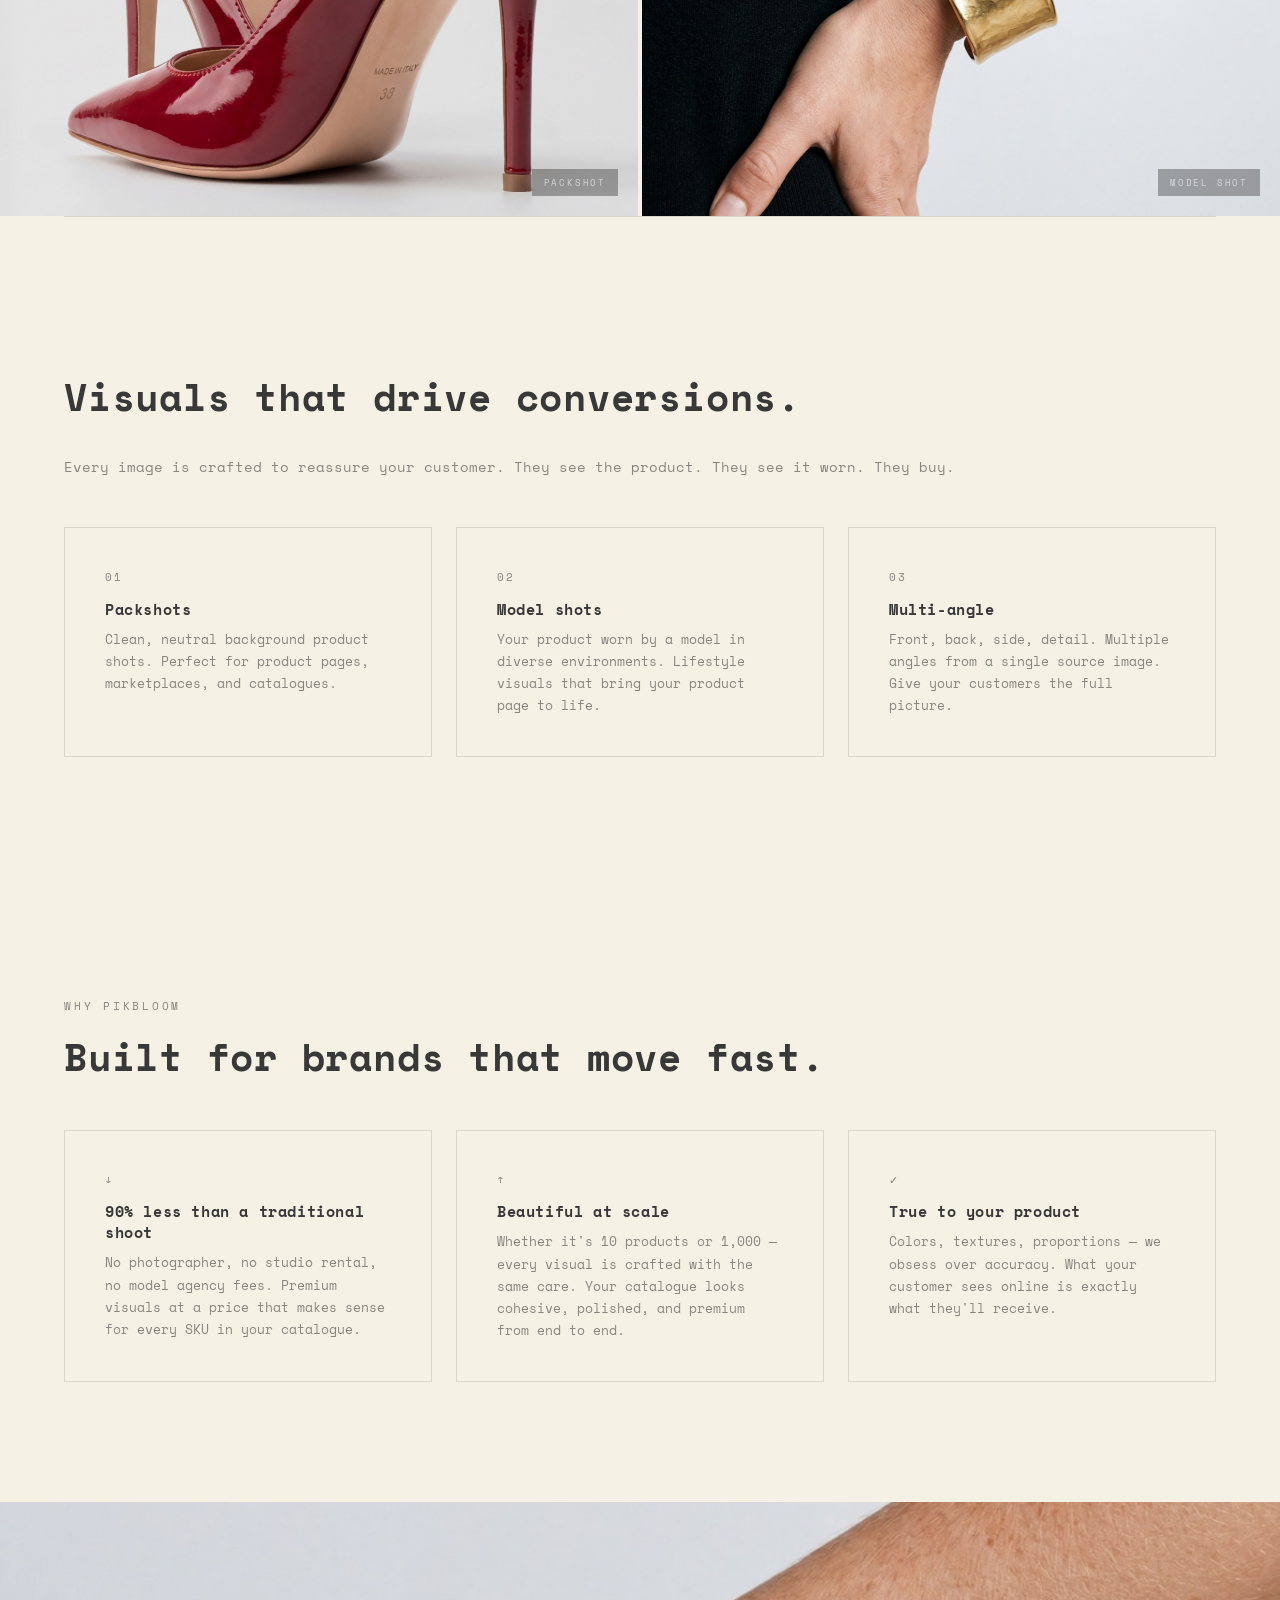
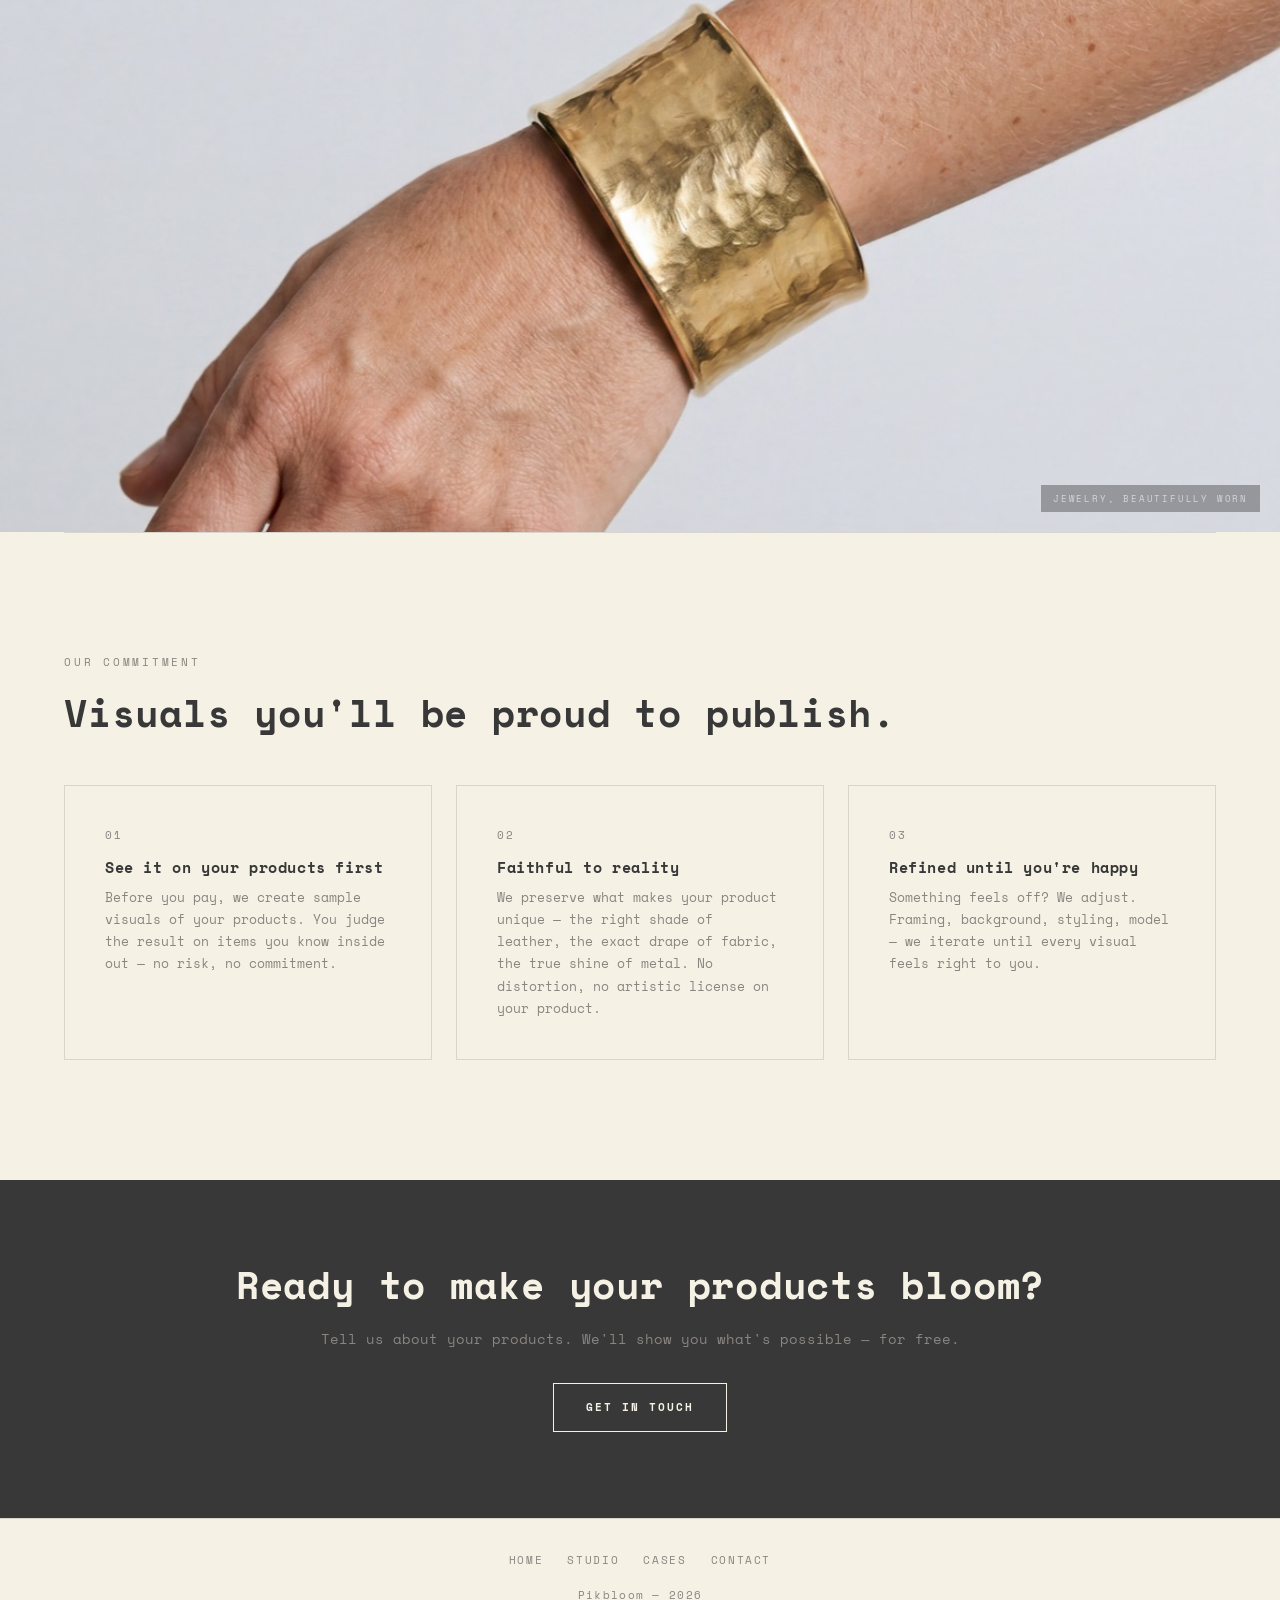
==== commit 409e0b8e: "Remove immersive model shot between What we deliver and Why Pikbloom Co-Authored-By: Claude Opus 4.6" ====
--- a/index.html
+++ b/index.html
@@ -172,14 +172,6 @@
         </div>
     </section>
 
-
-    <!-- IMMERSIVE FULL -->
-    <div class="immersive-break tall reveal">
-        <img src="img/showcase/model/model-bag-cognac.jpg" alt="Model wearing cognac bag — studio shot">
-        <div class="immersive-caption">Studio-quality model shot</div>
-    </div>
-
-    <div class="section-divider"></div>
 
     <!-- WHY PIKBLOOM -->
     <section>
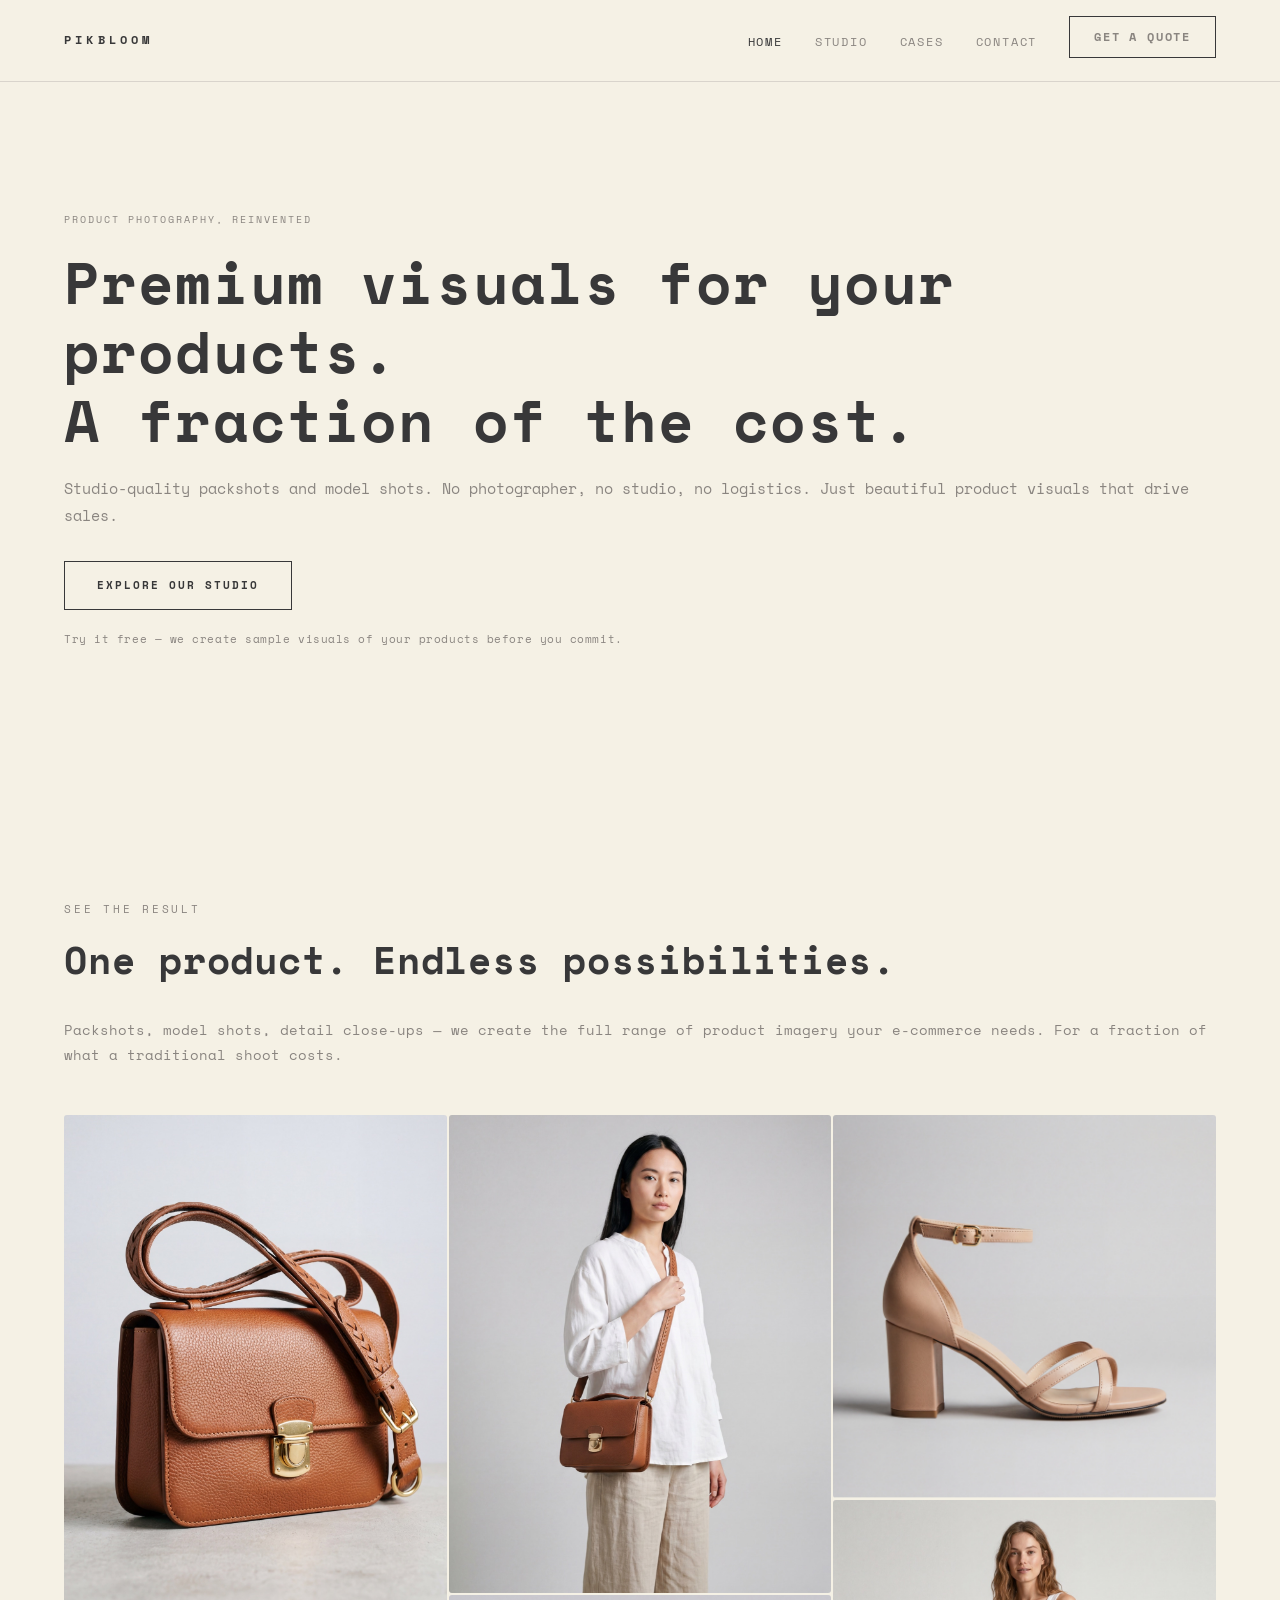
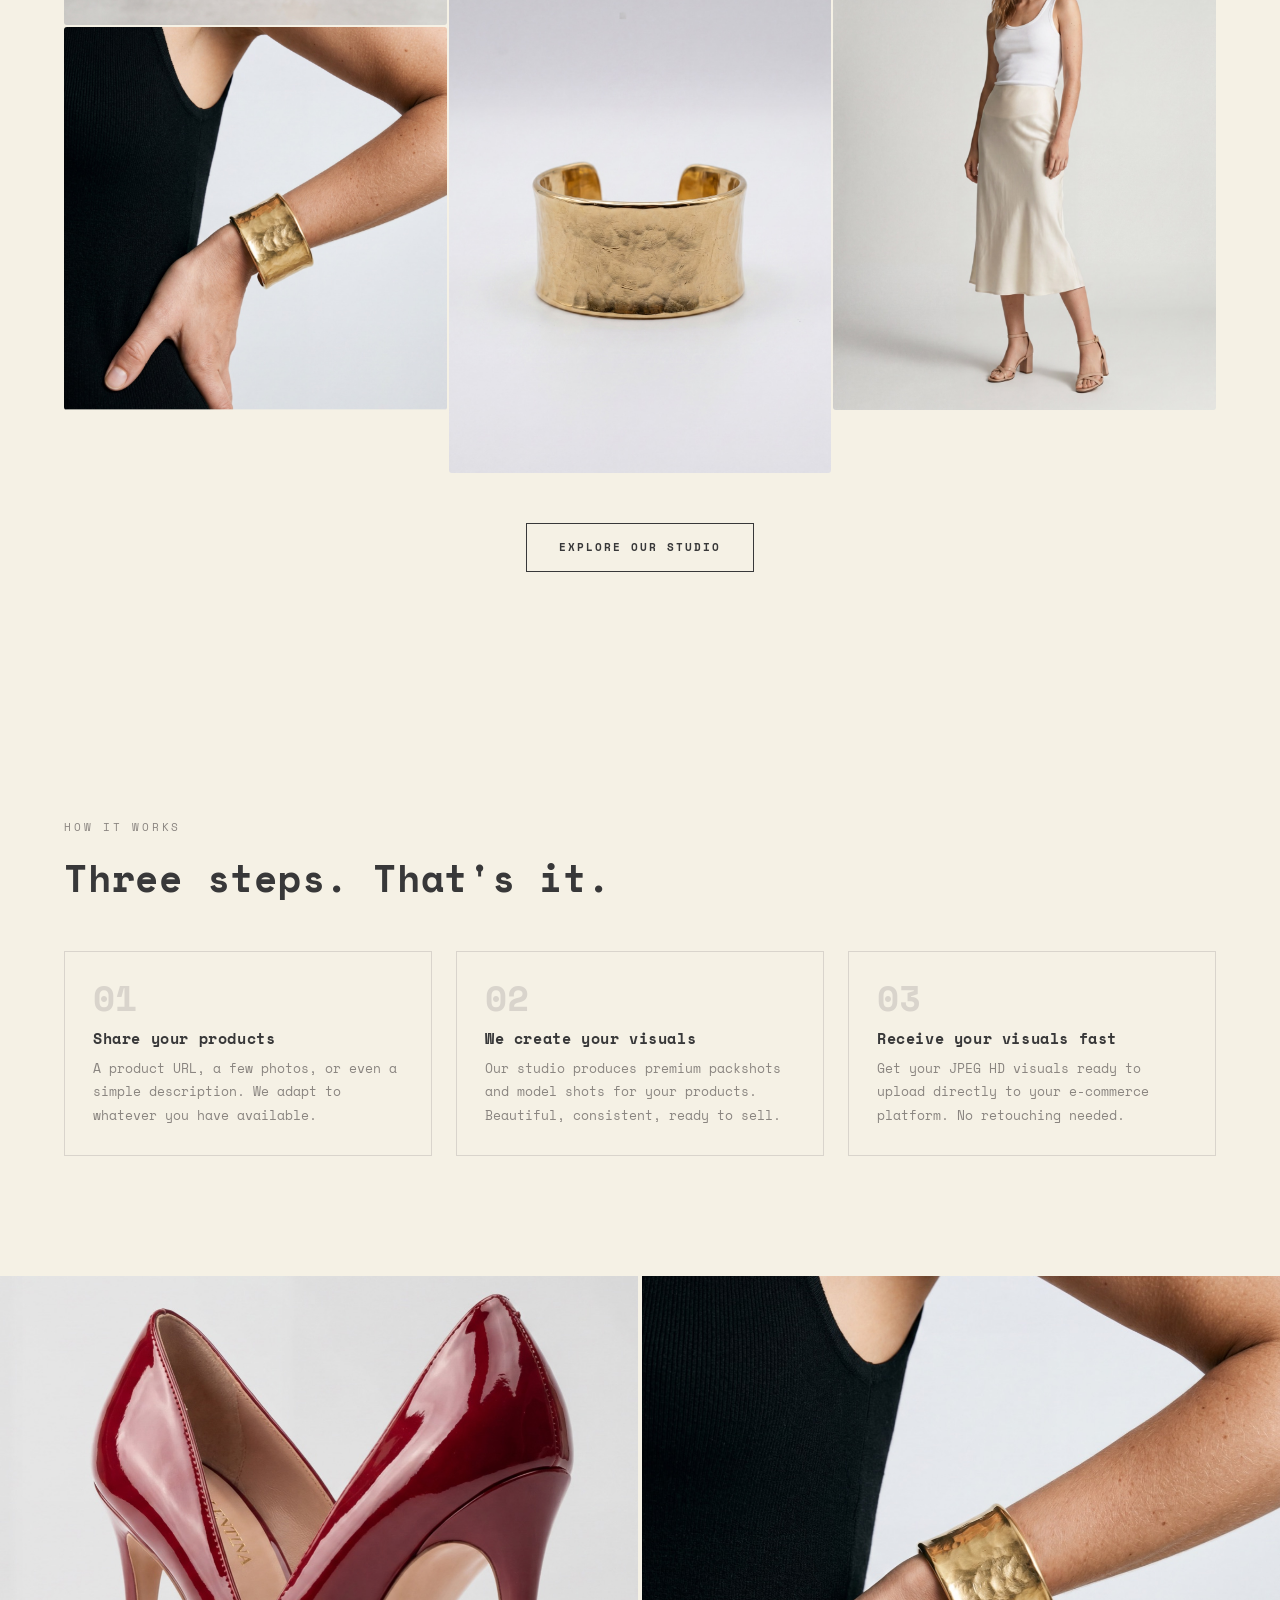
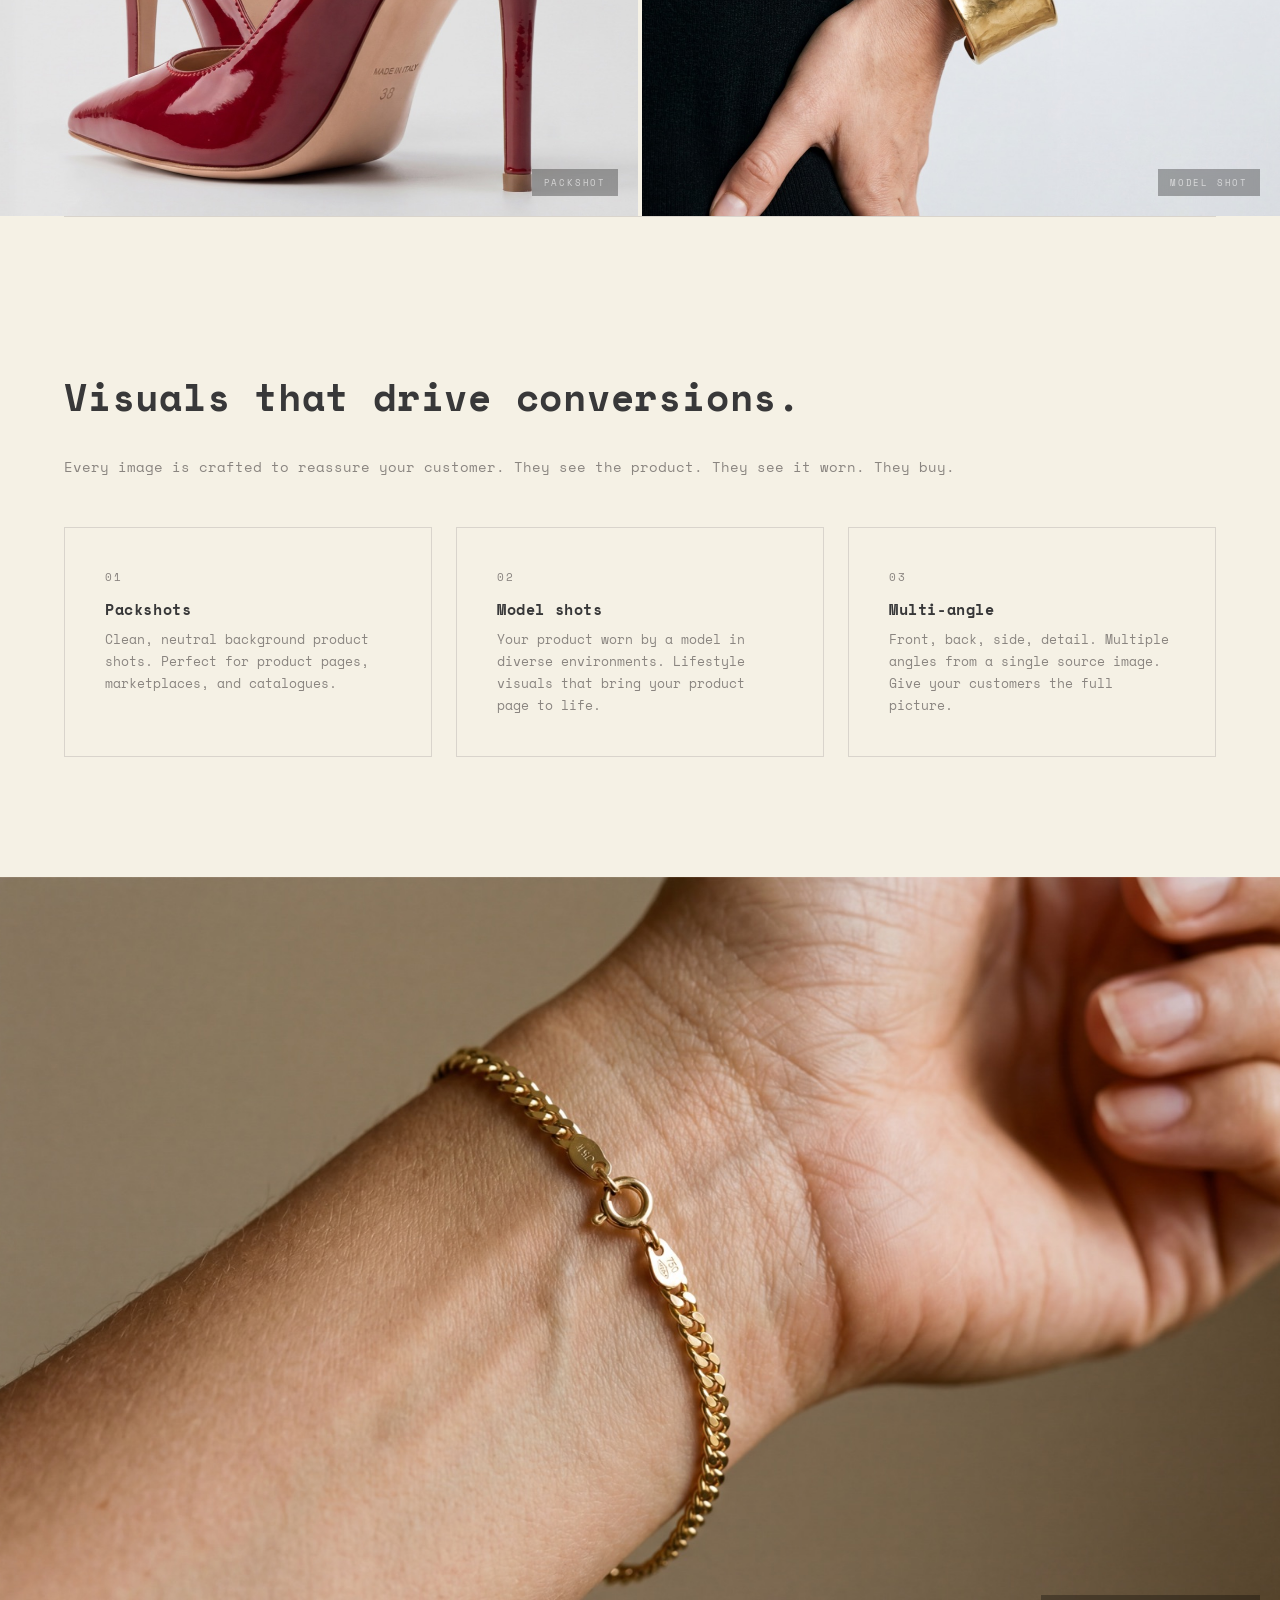
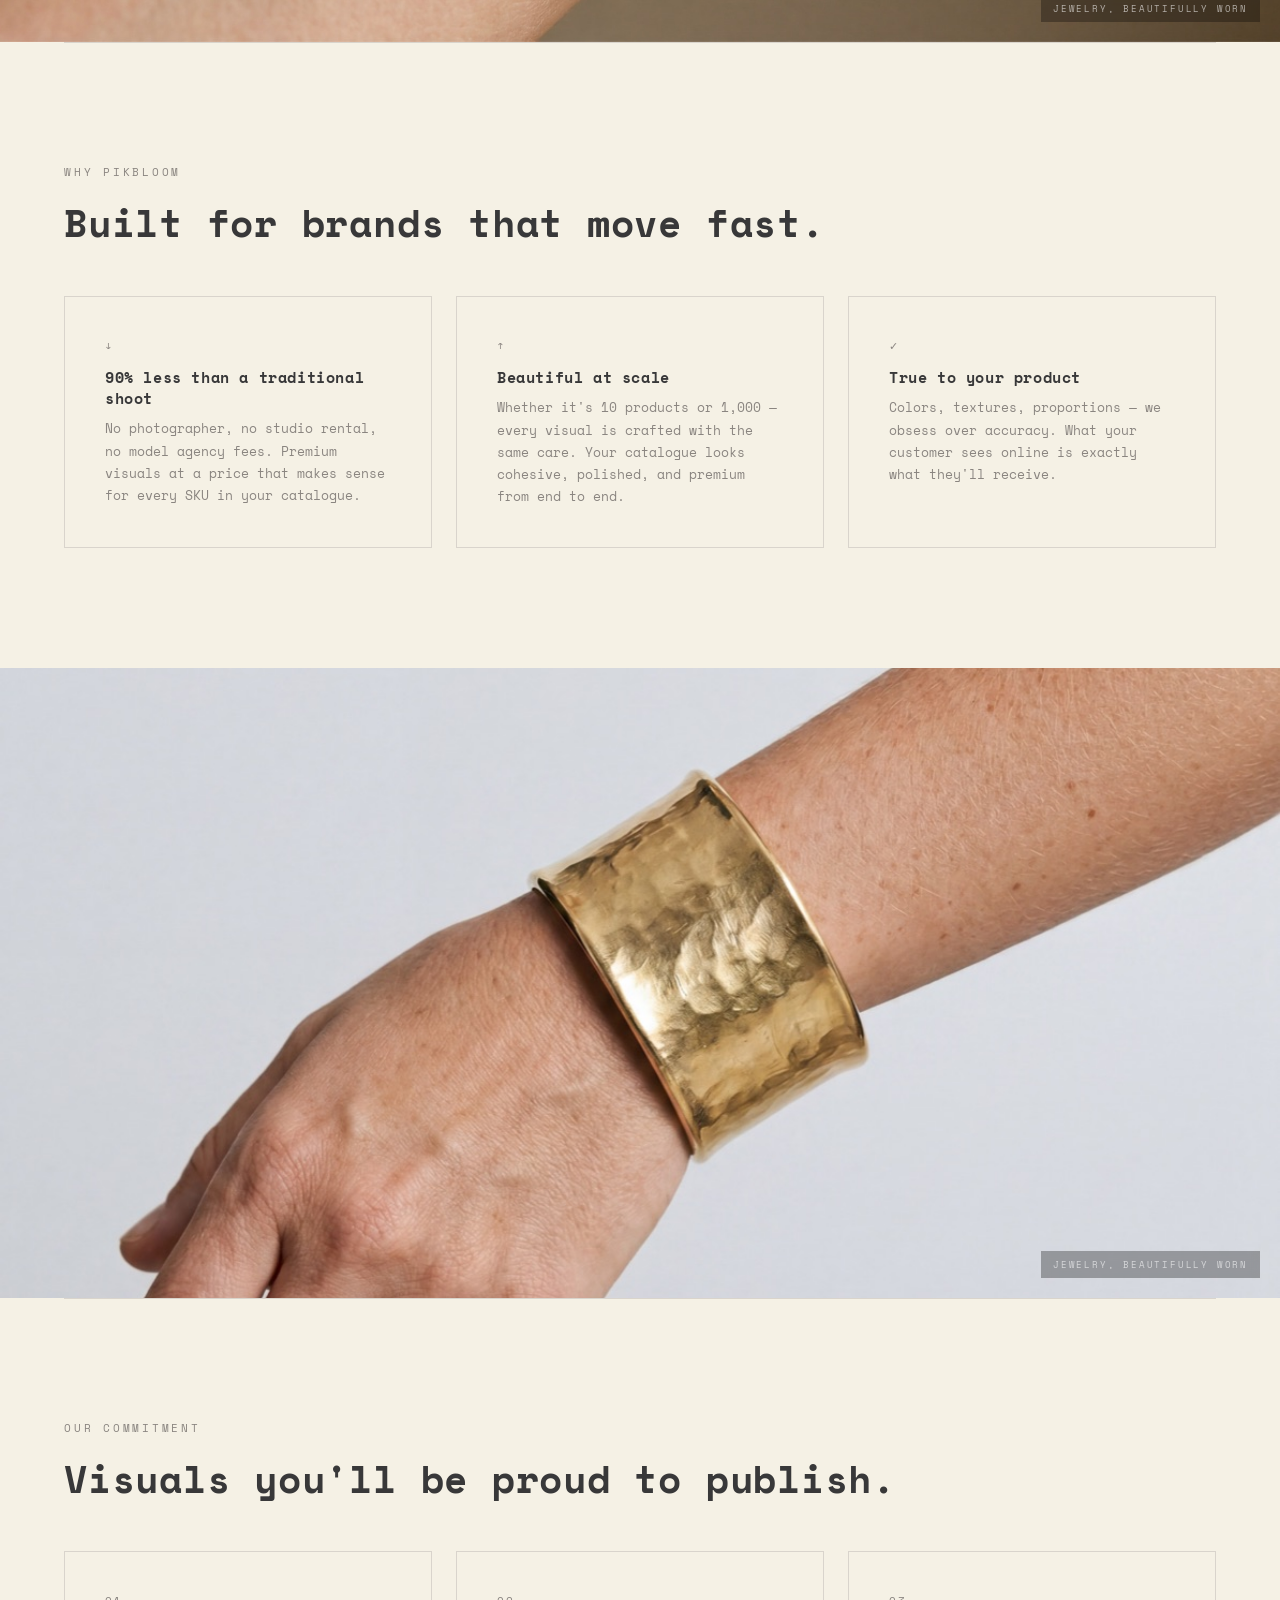
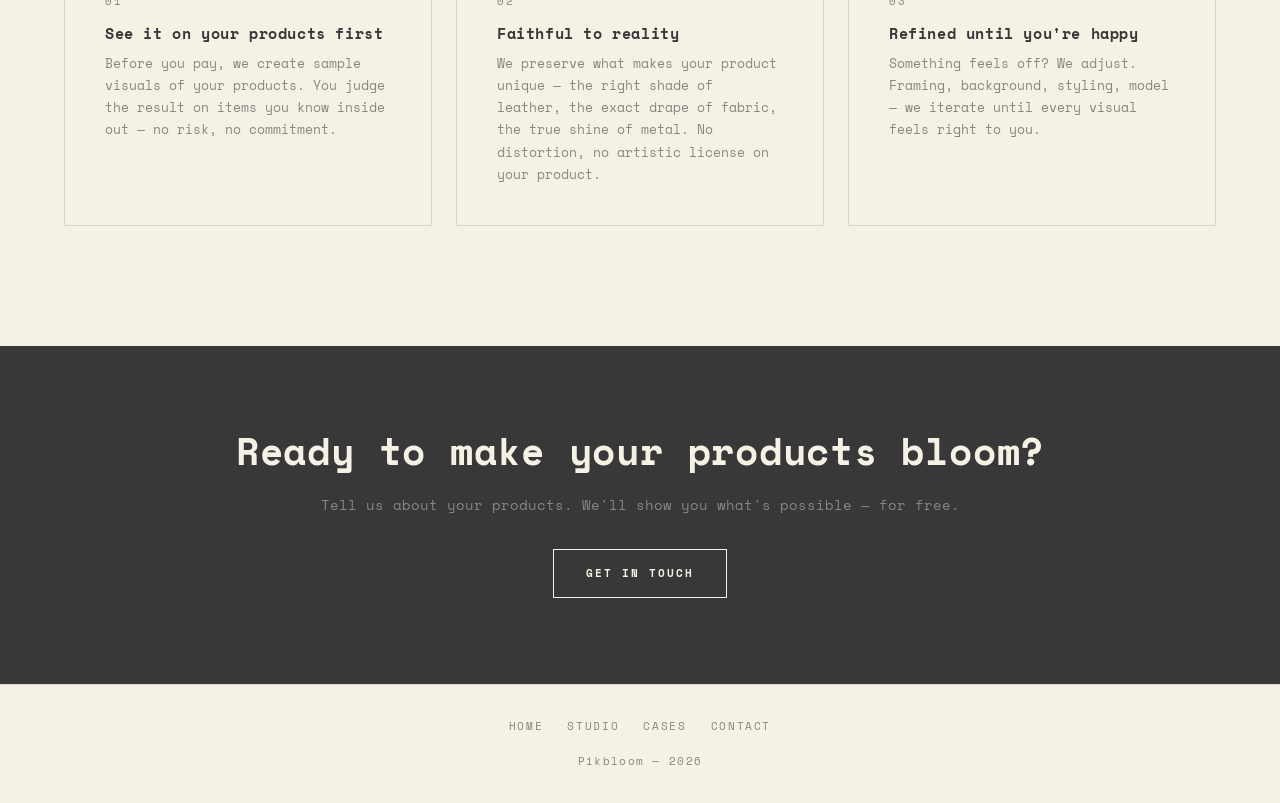
==== commit cc55b688: "Replace immersive model shot with gold bracelet worn close-up Co-Authored-By: Claude Opus 4.6 (1M co" ====
--- a/index.html
+++ b/index.html
@@ -172,6 +172,14 @@
         </div>
     </section>
 
+
+    <!-- IMMERSIVE FULL -->
+    <div class="immersive-break tall reveal">
+        <img src="img/showcase/model/bracelet-worn-gold.jpg" alt="Gold chain bracelet worn on wrist — detail shot">
+        <div class="immersive-caption">Jewelry, beautifully worn</div>
+    </div>
+
+    <div class="section-divider"></div>
 
     <!-- WHY PIKBLOOM -->
     <section>
